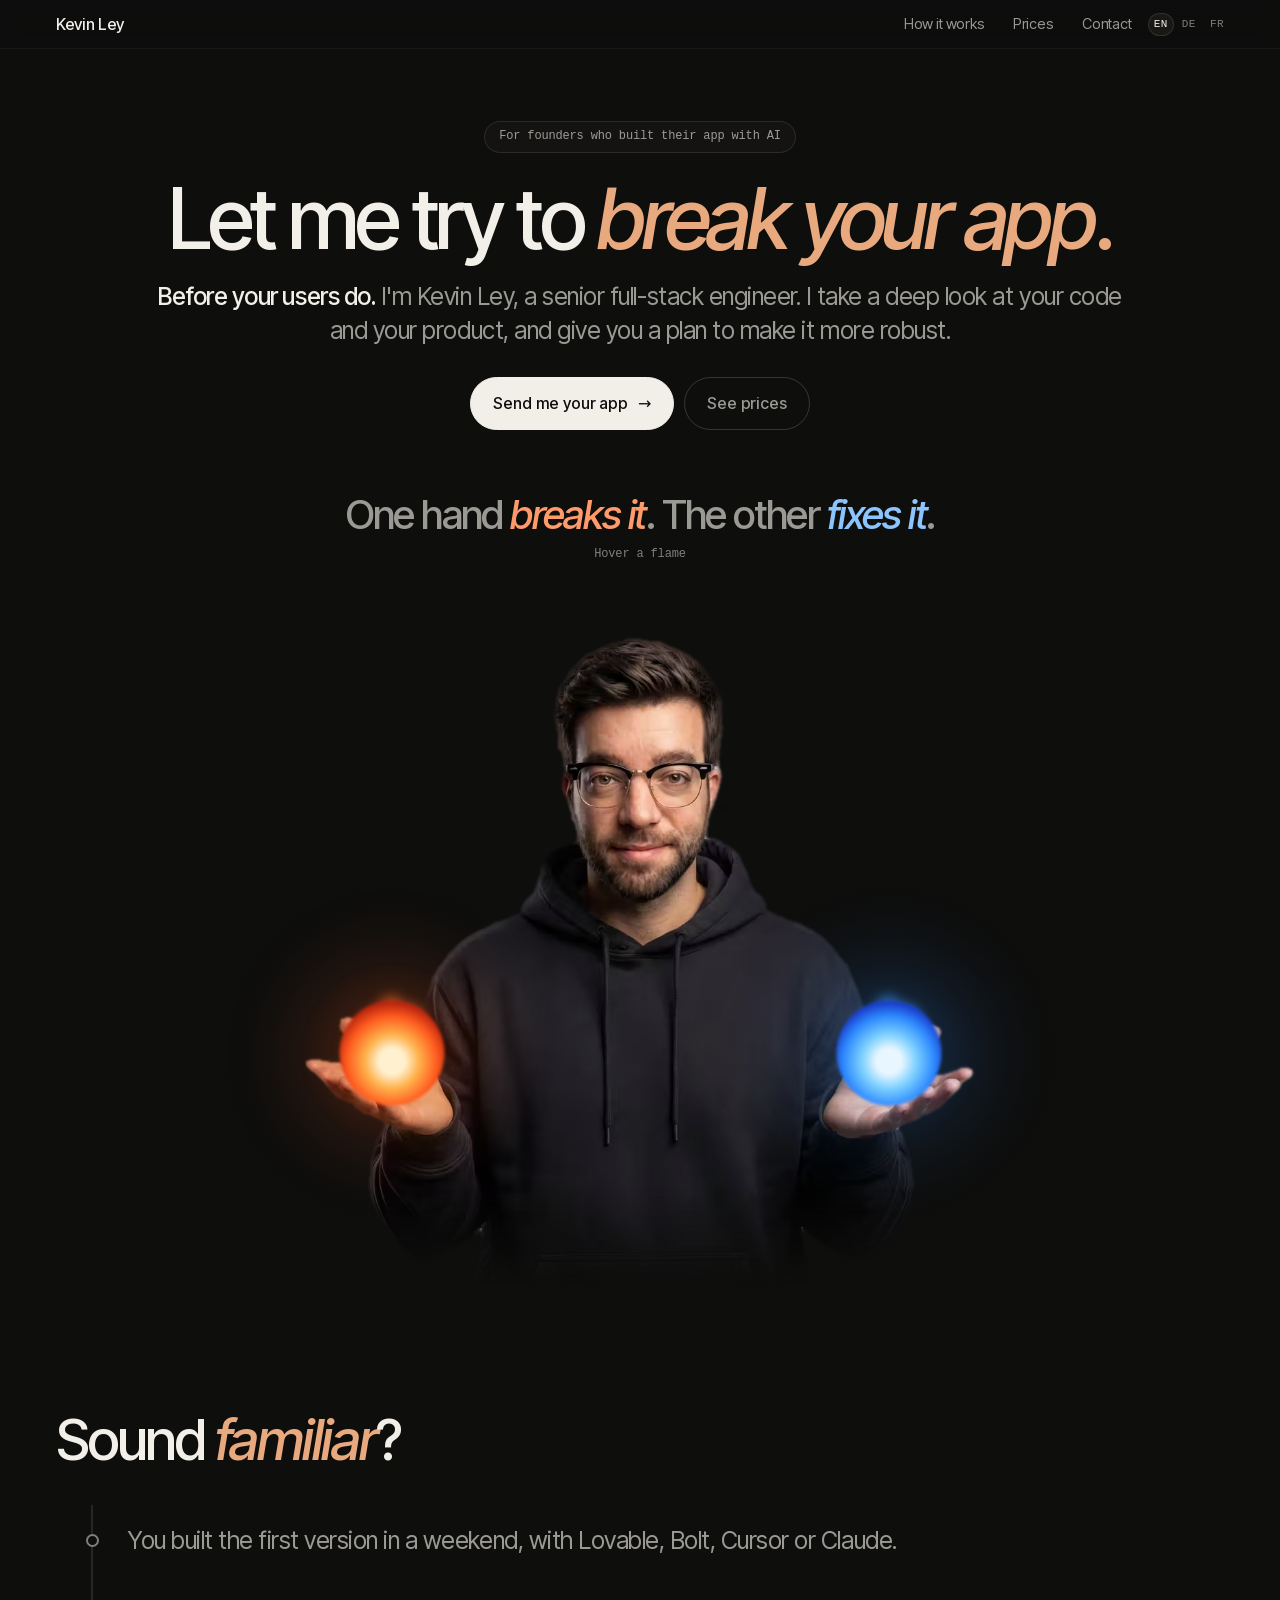
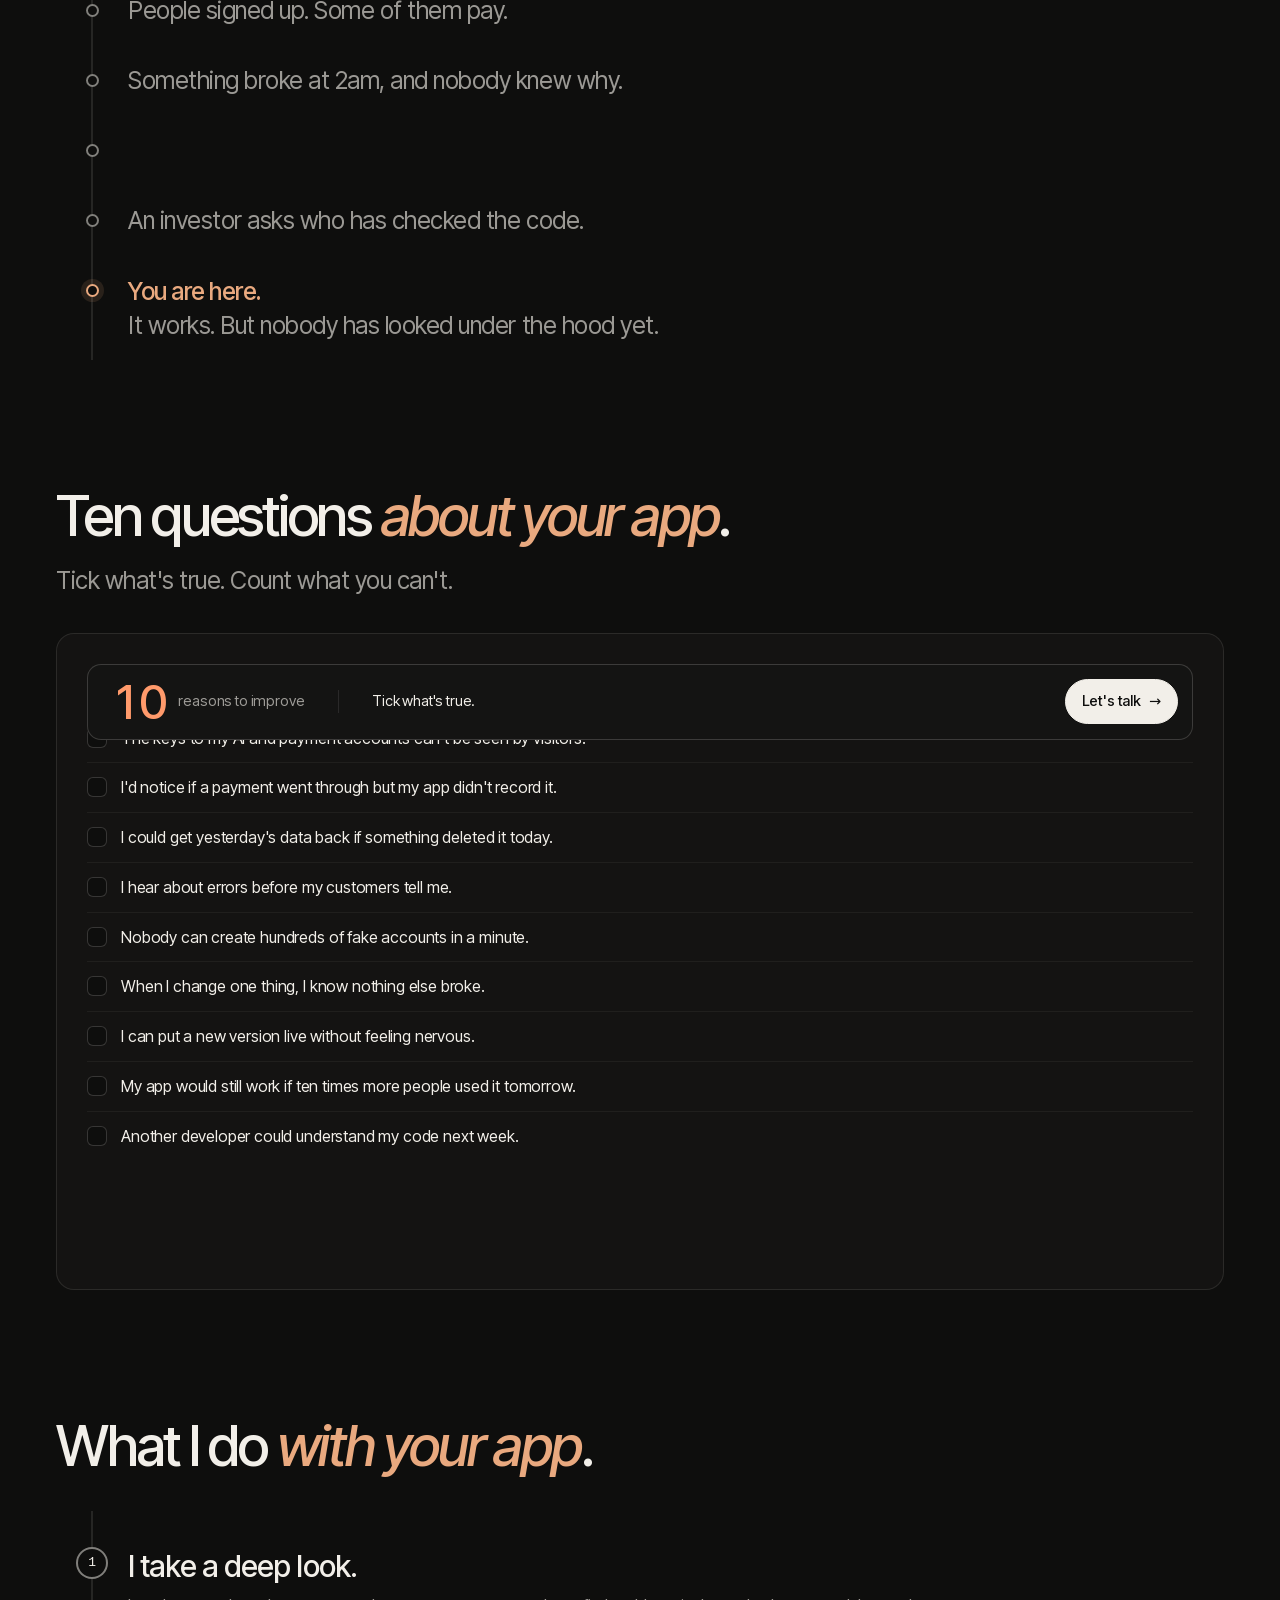
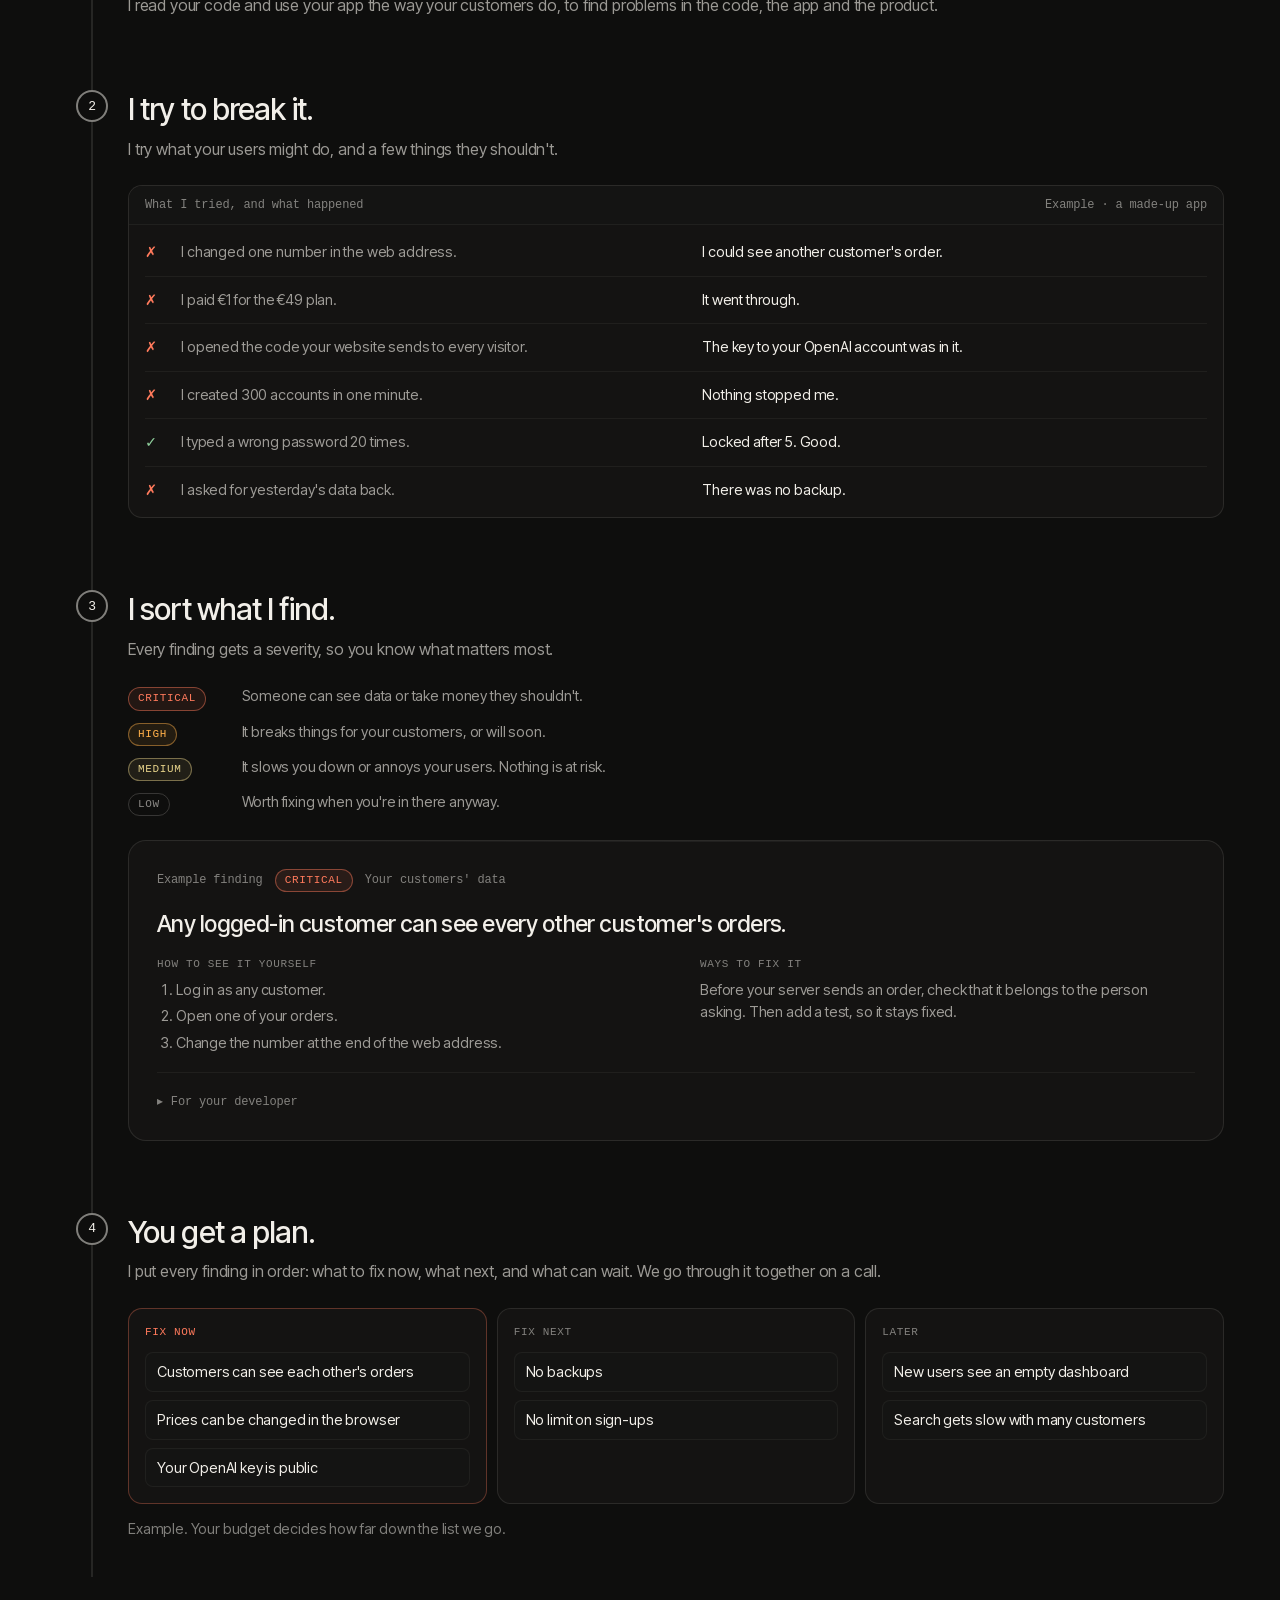
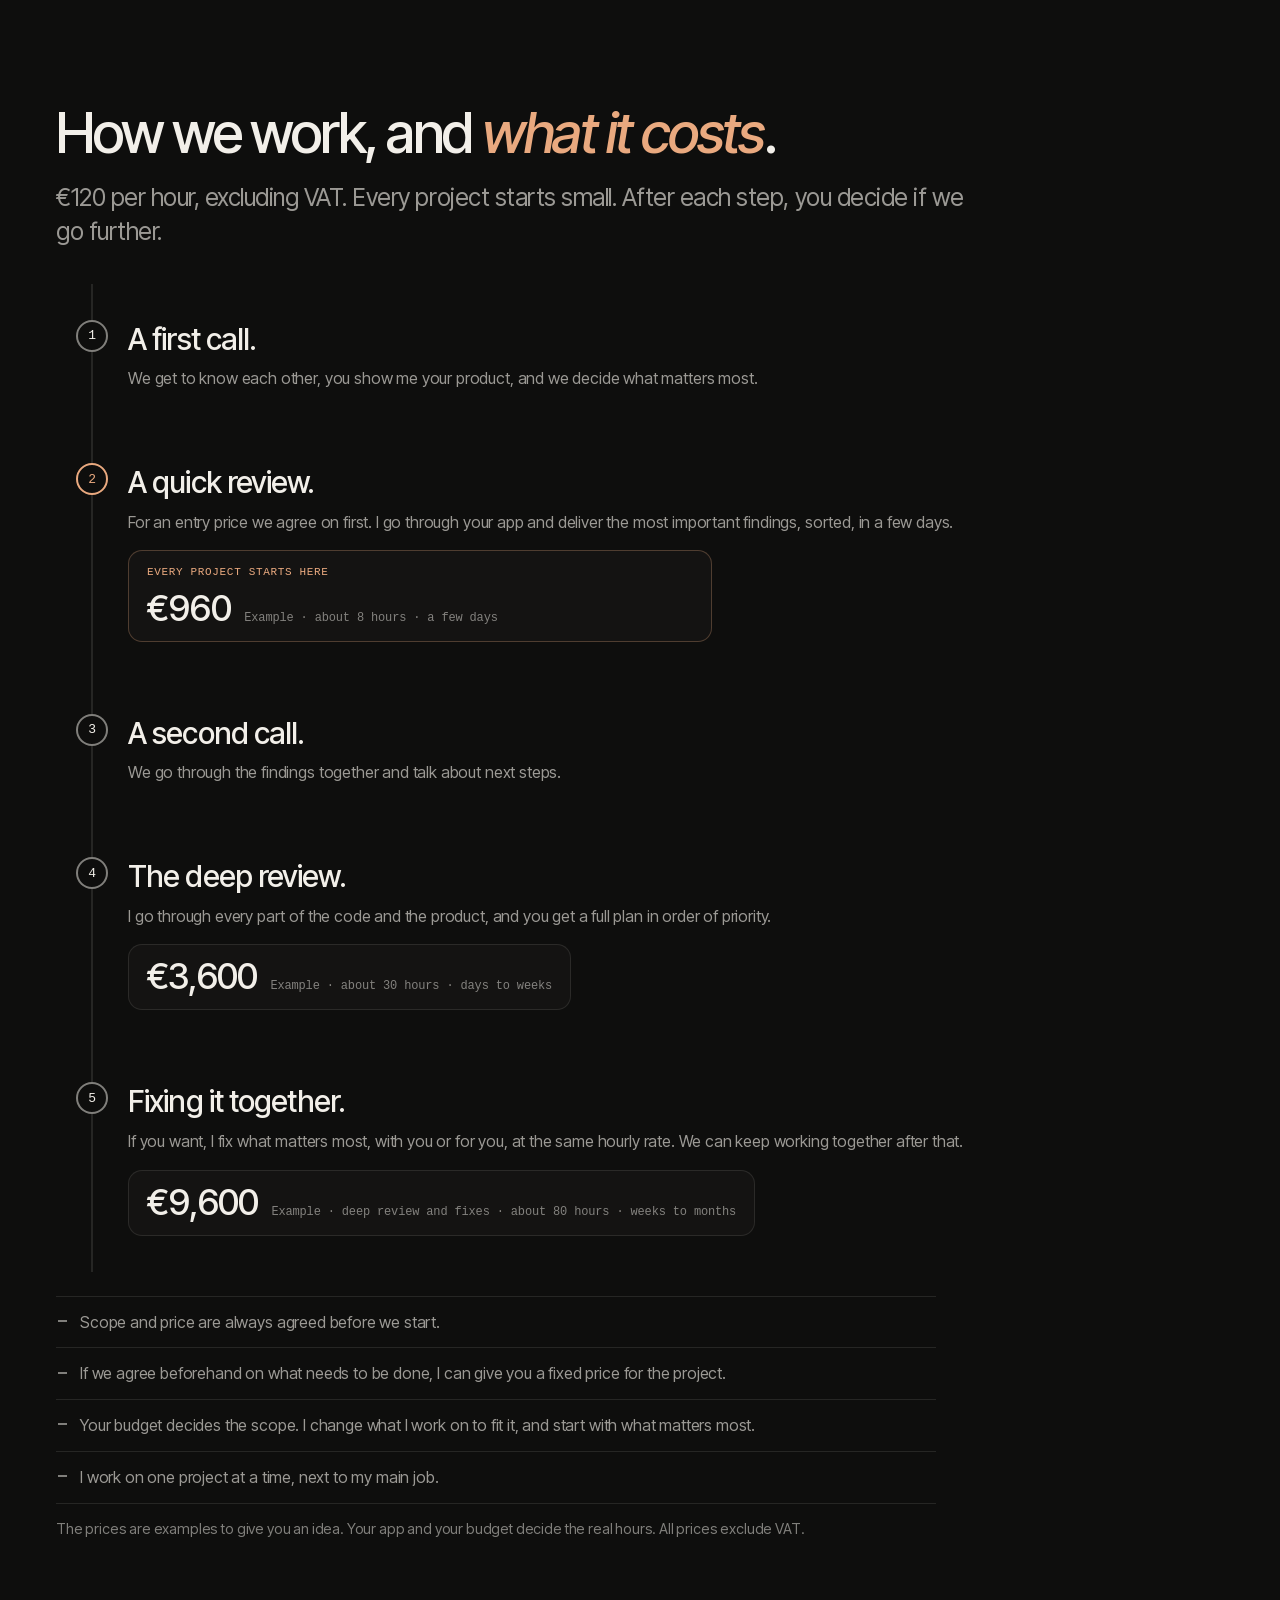
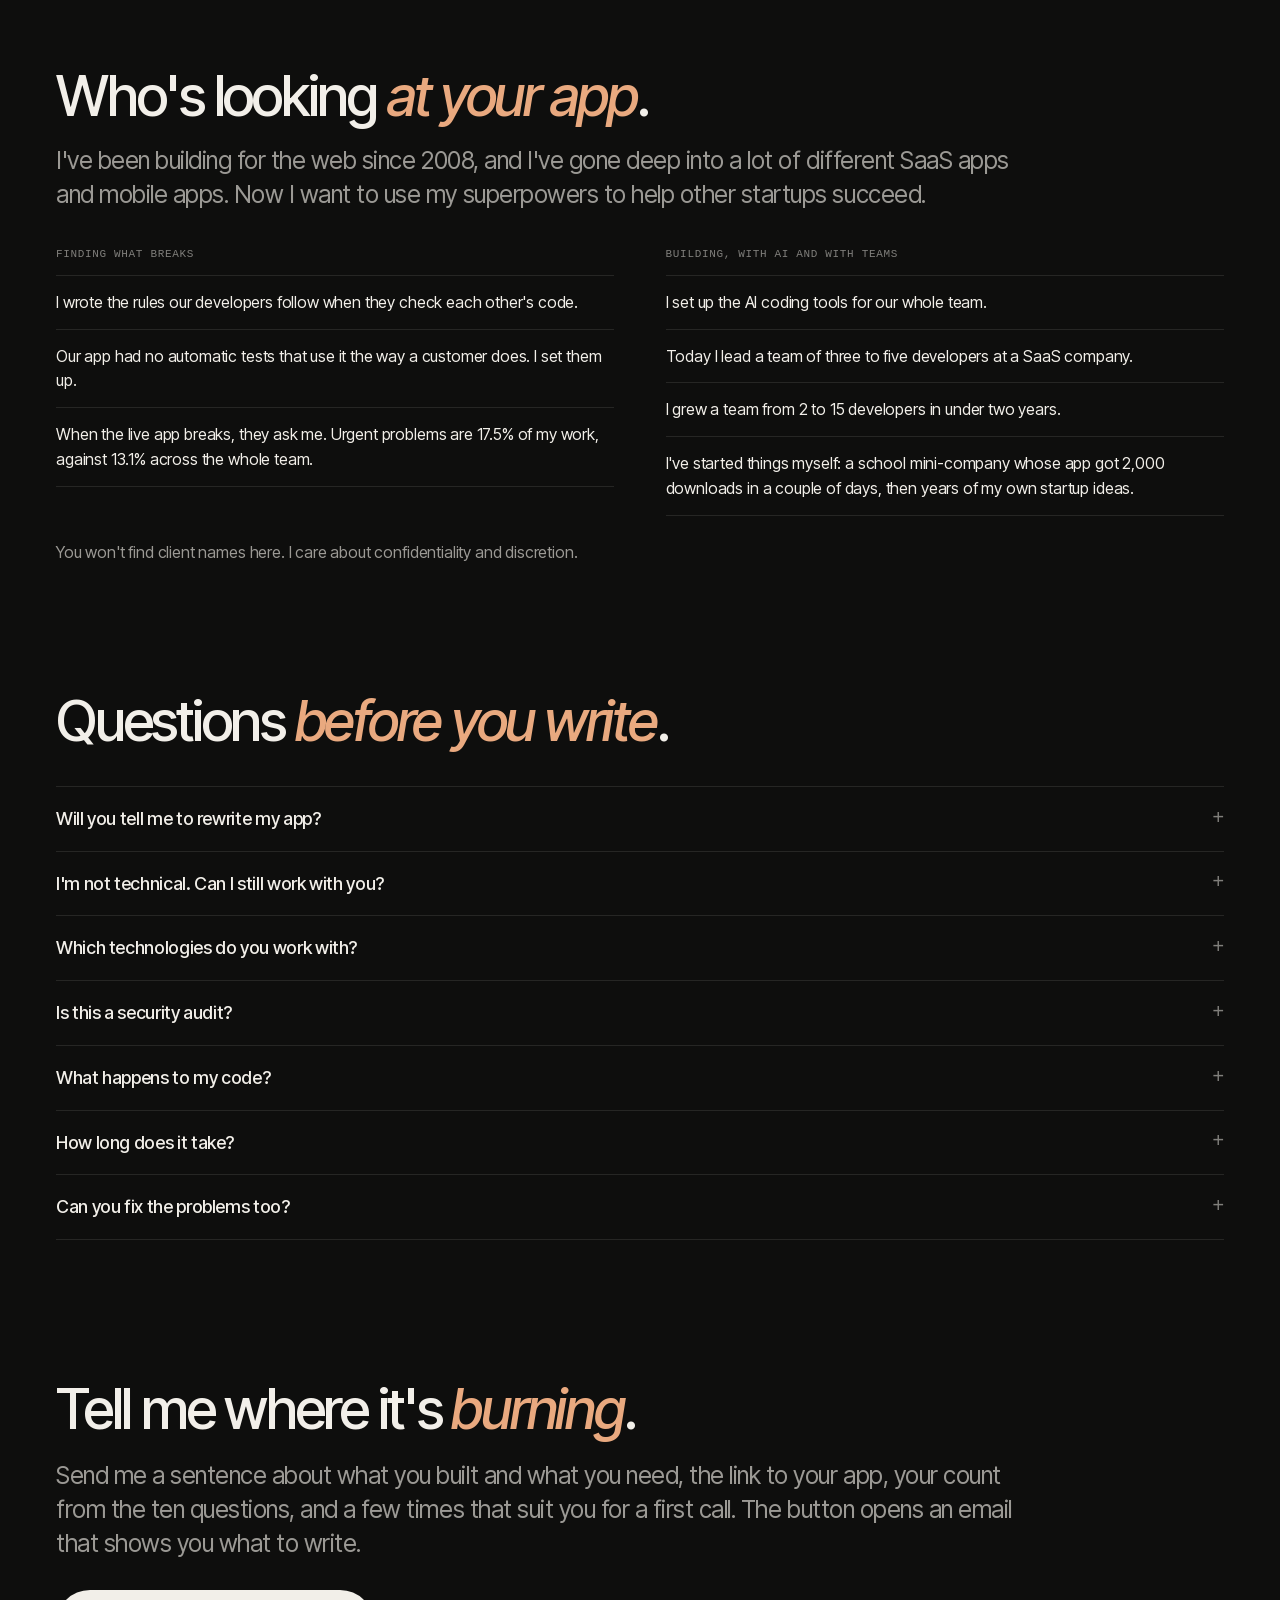
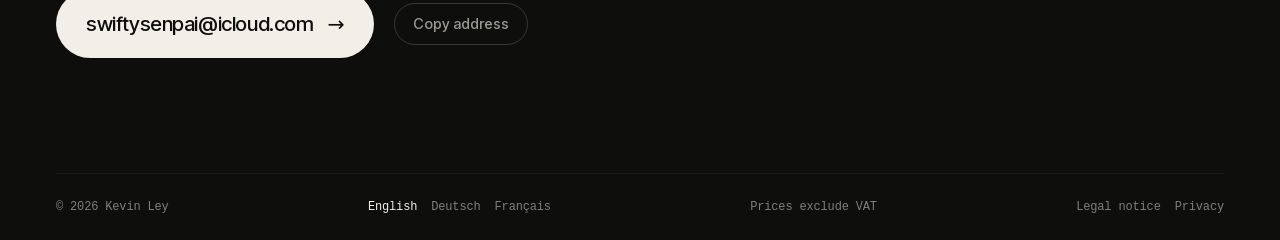
==== index.html @ 07f19017 "Hide easter eggs in the wall behind the burning cursor A blueprint grid replaces the dots. Eight bit" ====
<!doctype html>
<html lang="en">
<head>
<meta charset="utf-8">
<meta name="viewport" content="width=device-width, initial-scale=1, viewport-fit=cover">
<meta http-equiv="Content-Security-Policy" content="default-src 'none'; script-src 'self' 'sha256-qOhFsq0QMV2REqNwk5hGH5bZE9SkX6gt6yeyKdYPv+U='; style-src 'self' 'unsafe-inline'; img-src 'self' data:; font-src 'self'; connect-src 'self'; manifest-src 'self'; base-uri 'none'; form-action 'none'">
<meta name="referrer" content="strict-origin-when-cross-origin">
<title>App reviews for founders who built with AI | Kevin Ley</title>
<meta name="description" content="Built your app with AI? Senior full-stack engineer Kevin Ley takes a deep look at your code, tries to break your app and plans the fixes. €120/h excl. VAT.">
<link rel="canonical" href="https://kevinley.github.io/">
<link rel="alternate" hreflang="en" href="https://kevinley.github.io/">
<link rel="alternate" hreflang="de" href="https://kevinley.github.io/de/">
<link rel="alternate" hreflang="fr" href="https://kevinley.github.io/fr/">
<link rel="alternate" hreflang="x-default" href="https://kevinley.github.io/">
<meta name="robots" content="index, follow, max-image-preview:large">
<meta name="theme-color" content="#0e0e0d">
<meta name="color-scheme" content="dark">
<link rel="icon" href="favicon.ico" sizes="48x48">
<link rel="icon" href="favicon.svg" type="image/svg+xml">
<link rel="apple-touch-icon" href="apple-touch-icon.png">
<link rel="manifest" href="site.webmanifest">

<meta property="og:type" content="website">
<meta property="og:url" content="https://kevinley.github.io/">
<meta property="og:site_name" content="Kevin Ley">
<meta property="og:locale" content="en_US">
<meta property="og:locale:alternate" content="de_DE">
<meta property="og:locale:alternate" content="fr_FR">
<meta property="og:title" content="Let me try to break your app. App reviews for founders who built with AI">
<meta property="og:description" content="A deep look at your code and your product, every problem sorted by severity, and a plan to make your app more robust.">
<meta property="og:image" content="https://kevinley.github.io/og.jpg">
<meta property="og:image:type" content="image/jpeg">
<meta property="og:image:width" content="1200">
<meta property="og:image:height" content="630">
<meta property="og:image:alt" content="Kevin Ley holding two flames, one to break your app and one to fix it">
<meta name="twitter:card" content="summary_large_image">
<meta name="twitter:title" content="Let me try to break your app. App reviews for founders who built with AI">
<meta name="twitter:description" content="A deep look at your code and your product, every problem sorted by severity, and a plan to make your app more robust.">
<meta name="twitter:image" content="https://kevinley.github.io/og.jpg">
<meta name="twitter:image:alt" content="Kevin Ley holding two flames, one to break your app and one to fix it">

<link rel="preload" href="fonts/inter-tight.woff2" as="font" type="font/woff2" crossorigin>
<link rel="preload" href="fonts/inter-tight-italic.woff2" as="font" type="font/woff2" crossorigin>
<link rel="stylesheet" href="styles.css?v=7">

<script type="application/ld+json">
{
  "@context": "https://schema.org",
  "@graph": [
    {
      "@type": "WebSite",
      "@id": "https://kevinley.github.io/#website",
      "name": "Kevin Ley",
      "url": "https://kevinley.github.io/",
      "inLanguage": ["en", "de", "fr"],
      "publisher": { "@id": "https://kevinley.github.io/#person" }
    },
    {
      "@type": "Person",
      "@id": "https://kevinley.github.io/#person",
      "name": "Kevin Ley",
      "url": "https://kevinley.github.io/",
      "jobTitle": "Senior full-stack engineer",
      "image": "https://kevinley.github.io/assets/kevin-1024.jpg",
      "address": { "@type": "PostalAddress", "addressCountry": "LU" },
      "vatID": "LU34713030",
      "knowsAbout": ["Code review", "Automated testing", "End-to-end testing", "JavaScript", "TypeScript", "SaaS applications", "Mobile apps", "AI coding tools", "Leading development teams"],
      "email": "mailto:swiftysenpai@icloud.com",
      "sameAs": ["https://www.linkedin.com/in/kevinley/", "https://github.com/kevinley"]
    },
    {
      "@type": "Service",
      "@id": "https://kevinley.github.io/#service",
      "name": "App reviews for founders who built with AI",
      "serviceType": "Code and product review",
      "url": "https://kevinley.github.io/",
      "inLanguage": "en",
      "provider": { "@id": "https://kevinley.github.io/#person" },
      "description": "Kevin Ley reviews apps that founders built with AI tools such as Lovable, Bolt, Cursor or Claude. He takes a deep look at the code and the product, tries to break the app, sorts every finding by severity, and delivers a plan in order of priority. Each finding shows the problem, the steps to reproduce it and ways to fix it. He can also fix the findings with the founder or for them. It is not a certified security test, but security findings are included.",
      "hasOfferCatalog": {
        "@type": "OfferCatalog",
        "name": "App reviews",
        "itemListElement": [
          {
            "@type": "Offer",
            "itemOffered": {
              "@type": "Service",
              "name": "Quick review",
              "description": "An entry-price review: the most important findings, sorted by severity, in a few days."
            }
          },
          {
            "@type": "Offer",
            "itemOffered": {
              "@type": "Service",
              "name": "Deep review",
              "description": "A review of every part of the code and the product, with a full plan in order of priority."
            }
          },
          {
            "@type": "Offer",
            "itemOffered": {
              "@type": "Service",
              "name": "Fixes",
              "description": "Fixing what matters most, with the founder or for them, at €120 per hour excluding VAT."
            }
          }
        ]
      },
      "offers": {
        "@type": "Offer",
        "priceSpecification": { "@type": "UnitPriceSpecification", "price": 120, "priceCurrency": "EUR", "unitCode": "HUR", "valueAddedTaxIncluded": false }
      }
    },
    {
      "@type": "FAQPage",
      "@id": "https://kevinley.github.io/#faq",
      "mainEntity": [
        { "@type": "Question", "name": "Will you tell me to rewrite my app?", "acceptedAnswer": { "@type": "Answer", "text": "It depends. If the findings are really bad, near impossible to untangle and too risky for production, then yes. In that case Kevin Ley plans the rebuild with you: how to set up your AI tools and the way you work with them, so the new version is robust from the start." } },
        { "@type": "Question", "name": "I'm not technical. Can I still work with you?", "acceptedAnswer": { "@type": "Answer", "text": "Yes. Every finding says what is wrong and why it matters in plain words, with steps you can follow to see it yourself. The technical details are there for whoever fixes it." } },
        { "@type": "Question", "name": "Which technologies do you work with?", "acceptedAnswer": { "@type": "Answer", "text": "Any stack, as long as it is JavaScript or TypeScript." } },
        { "@type": "Question", "name": "Is this a security audit?", "acceptedAnswer": { "@type": "Answer", "text": "No, it is not a certified security test. But security problems found during the review are included in the report." } },
        { "@type": "Question", "name": "What happens to my code?", "acceptedAnswer": { "@type": "Answer", "text": "Kevin Ley signs an NDA if you want one. When the work is done, everything that is yours is handed over to you." } },
        { "@type": "Question", "name": "How long does it take?", "acceptedAnswer": { "@type": "Answer", "text": "A quick review takes a few days. A deep review takes days to weeks. Fixing things and working together can run for weeks or months." } },
        { "@type": "Question", "name": "Can you fix the problems too?", "acceptedAnswer": { "@type": "Answer", "text": "Yes, with you or for you, at the same rate of 120 euros per hour, excluding VAT." } }
      ]
    }
  ]
}
</script>
<script>document.documentElement.classList.add("js")</script>
<script src="script.js?v=2" defer></script>
<script src="fire.js?v=3" defer></script>
</head>
<body>
<a class="skip" href="#familiar">Skip to the content</a>

<!-- ======================= Bar ======================= -->
<header class="bar">
  <div class="wrap bar__inner">
    <a class="bar__brand" href="#top">Kevin Ley</a>
    <nav class="bar__nav" aria-label="Sections">
      <a class="bar__link bar__link--wide" href="#how">How it works</a>
      <a class="bar__link" href="#prices">Prices</a>
      <a class="bar__link" href="#contact">Contact</a>
    </nav>
    <nav class="bar__lang" aria-label="Language">
      <a href="./" hreflang="en" lang="en" aria-current="page" title="English">EN</a>
      <a href="de/" hreflang="de" lang="de" title="Deutsch">DE</a>
      <a href="fr/" hreflang="fr" lang="fr" title="Français">FR</a>
    </nav>
  </div>
</header>

<main>
<!-- ======================= Hero ======================= -->
<section class="hero" id="top" aria-labelledby="hero-title">
  <div class="wrap hero__grid">
    <div class="hero__copy">
      <p class="hero__eyebrow">For founders who built their app with AI</p>
      <h1 class="hero__title" id="hero-title">Let me try to <em>break your app</em><span class="hero__period">.</span></h1>
      <p class="hero__lede"><strong>Before your users do.</strong> I'm Kevin Ley, a senior full-stack engineer. I take a deep look at your code and your product, and give you a plan to make it more robust.</p>
      <p class="hero__cta">
        <a class="btn" href="mailto:swiftysenpai@icloud.com?subject=App%20review" data-mail>Send me your app<span class="btn__arrow" aria-hidden="true">→</span></a>
        <a class="btn btn--ghost" href="#prices">See prices</a>
      </p>
    </div>

    <div class="hero__caption">
      <p class="hero__tagline">One hand <em class="hero__break">breaks it</em>. The other <em class="hero__fix">fixes it</em>.</p>
      <p class="hero__hint" aria-hidden="true" data-touch="Tap a flame">Hover a flame</p>
    </div>

    <div class="stage" data-stage>
      <picture class="portrait">
        <source type="image/avif" srcset="assets/kevin-640.avif 640w, assets/kevin-1024.avif 1024w" sizes="(min-width: 1207px) 700px, (min-width: 552px) 58vw, 320px">
        <img class="portrait__img" src="assets/kevin-1024.jpg" srcset="assets/kevin-640.jpg 640w, assets/kevin-1024.jpg 1024w" sizes="(min-width: 1207px) 700px, (min-width: 552px) 58vw, 320px" width="1024" height="1024" alt="Kevin Ley in a black hoodie, both palms raised" fetchpriority="high">
      </picture>

      <div class="flame flame--fire">
        <button class="orb" type="button" aria-controls="skills-break">
          <span class="orb__fire" aria-hidden="true"><i></i><i></i><i></i><b></b></span>
          <span class="sr">Break</span>
        </button>
        <ul class="skills" id="skills-break" aria-label="What Kevin Ley tries to break">
          <li class="skill" style="--i:0;--dx:-.2;--dy:-.95;--r:-4deg">Logins &amp; accounts</li>
          <li class="skill" style="--i:1;--dx:-.75;--dy:-1.5;--r:3deg">Who can see what</li>
          <li class="skill" style="--i:2;--dx:.1;--dy:-2.05;--r:-2deg">Payments</li>
          <li class="skill" style="--i:3;--dx:-.5;--dy:-2.6;--r:4deg">Your customers' data</li>
          <li class="skill" style="--i:4;--dx:-.15;--dy:-3.15;--r:-3deg">Unexpected input</li>
          <li class="skill" style="--i:5;--dx:-.6;--dy:-3.7;--r:2deg">Many users at once</li>
        </ul>
      </div>

      <div class="flame flame--ice">
        <button class="orb" type="button" aria-controls="skills-fix">
          <span class="orb__fire" aria-hidden="true"><i></i><i></i><i></i><b></b></span>
          <span class="sr">Fix</span>
        </button>
        <ul class="skills" id="skills-fix" aria-label="What Kevin Ley gives you to fix it">
          <li class="skill" style="--i:0;--dx:.15;--dy:-.95;--r:4deg">What to fix first</li>
          <li class="skill" style="--i:1;--dx:.37;--dy:-1.5;--r:-3deg">Steps to see it yourself</li>
          <li class="skill" style="--i:2;--dx:.8;--dy:-2.05;--r:-2deg">Ways to fix it</li>
          <li class="skill" style="--i:3;--dx:.25;--dy:-2.6;--r:4deg">Fixing it with you</li>
          <li class="skill" style="--i:4;--dx:.42;--dy:-3.15;--r:-4deg">Tests so it stays fixed</li>
          <li class="skill" style="--i:5;--dx:.75;--dy:-3.7;--r:2deg">Safer updates</li>
        </ul>
      </div>
    </div>
  </div>
</section>

<!-- ======================= Sound familiar ======================= -->
<section class="section" id="familiar" aria-labelledby="familiar-title">
  <div class="wrap">
    <h2 class="section__title" id="familiar-title" data-reveal>Sound <em>familiar</em>?</h2>
    <ol class="steps steps--moments" data-rail>
      <li class="step"><span class="step__dot" aria-hidden="true"></span><p class="step__text" data-reveal>You built the first version in a weekend, with Lovable, Bolt, Cursor or Claude.</p></li>
      <li class="step"><span class="step__dot" aria-hidden="true"></span><p class="step__text" data-reveal>People signed up. Some of them pay.</p></li>
      <li class="step"><span class="step__dot" aria-hidden="true"></span><p class="step__text" data-reveal>Something broke at 2am, and nobody knew why.</p></li>
      <li class="step"><span class="step__dot" aria-hidden="true"></span><p class="step__text" data-reveal>Every change you ask the AI for breaks something else.</p></li>
      <li class="step"><span class="step__dot" aria-hidden="true"></span><p class="step__text" data-reveal>An investor asks who has checked the code.</p></li>
      <li class="step step--here"><span class="step__dot" aria-hidden="true"></span><p class="step__text" data-reveal><strong>You are here.</strong> It works. But nobody has looked under the hood yet.</p></li>
    </ol>
  </div>
</section>

<!-- ======================= Self-check: the count is pure CSS, the script adds the rest ======================= -->
<section class="section" id="check" aria-labelledby="check-title">
  <div class="wrap">
    <h2 class="section__title" id="check-title" data-reveal>Ten questions <em>about your app</em>.</h2>
    <p class="section__lede" data-reveal>Tick what's true. Count what you can't.</p>
    <div class="check" data-check data-reveal>
      <ul class="check__list">
        <li><input type="checkbox" id="q1"><label for="q1">I know who can see my customers' data.</label></li>
        <li><input type="checkbox" id="q2"><label for="q2">The keys to my AI and payment accounts can't be seen by visitors.</label></li>
        <li><input type="checkbox" id="q3"><label for="q3">I'd notice if a payment went through but my app didn't record it.</label></li>
        <li><input type="checkbox" id="q4"><label for="q4">I could get yesterday's data back if something deleted it today.</label></li>
        <li><input type="checkbox" id="q5"><label for="q5">I hear about errors before my customers tell me.</label></li>
        <li><input type="checkbox" id="q6"><label for="q6">Nobody can create hundreds of fake accounts in a minute.</label></li>
        <li><input type="checkbox" id="q7"><label for="q7">When I change one thing, I know nothing else broke.</label></li>
        <li><input type="checkbox" id="q8"><label for="q8">I can put a new version live without feeling nervous.</label></li>
        <li><input type="checkbox" id="q9"><label for="q9">My app would still work if ten times more people used it tomorrow.</label></li>
        <li><input type="checkbox" id="q10"><label for="q10">Another developer could understand my code next week.</label></li>
      </ul>
      <div class="check__out">
        <div class="check__bar">
          <p class="check__count" role="status"><span class="check__n"></span> <span class="check__label" data-one="reason to improve" data-many="reasons to improve">reasons to improve</span></p>
          <a class="btn btn--small" href="mailto:swiftysenpai@icloud.com?subject=App%20review" data-mail>Let's talk<span class="btn__arrow" aria-hidden="true">→</span></a>
        </div>
        <ul class="check__key" aria-live="polite">
          <li data-band="none">Tick what's true.</li>
          <li data-band="0"><b>0 – 2</b>You're in good shape. A quick review can confirm it.</li>
          <li data-band="1"><b>3 – 5</b>Worth a quick review before your next launch.</li>
          <li data-band="2"><b>6 – 10</b>Let's talk soon.</li>
        </ul>
      </div>
    </div>
  </div>
</section>

<!-- ======================= What I do ======================= -->
<section class="section" id="how" aria-labelledby="how-title">
  <div class="wrap">
    <h2 class="section__title" id="how-title" data-reveal>What I do <em>with your app</em>.</h2>
    <ol class="steps" data-rail>

      <li class="step">
        <span class="step__node" aria-hidden="true">1</span>
        <div class="step__main" data-reveal>
          <h3 class="step__title">I take a deep look.</h3>
          <p class="step__body">I read your code and use your app the way your customers do, to find problems in the code, the app and the product.</p>
        </div>
      </li>

      <li class="step">
        <span class="step__node" aria-hidden="true">2</span>
        <div class="step__main" data-reveal>
          <h3 class="step__title">I try to break it.</h3>
          <p class="step__body">I try what your users might do, and a few things they shouldn't.</p>
          <figure class="panel">
            <figcaption class="panel__bar"><span>What I tried, and what happened</span><span>Example · a made-up app</span></figcaption>
            <ul class="tried">
              <li><span class="tried__mark" aria-hidden="true">✗</span><span class="tried__try">I changed one number in the web address.</span><span class="tried__got">I could see another customer's order.</span></li>
              <li><span class="tried__mark" aria-hidden="true">✗</span><span class="tried__try">I paid €1 for the €49 plan.</span><span class="tried__got">It went through.</span></li>
              <li><span class="tried__mark" aria-hidden="true">✗</span><span class="tried__try">I opened the code your website sends to every visitor.</span><span class="tried__got">The key to your OpenAI account was in it.</span></li>
              <li><span class="tried__mark" aria-hidden="true">✗</span><span class="tried__try">I created 300 accounts in one minute.</span><span class="tried__got">Nothing stopped me.</span></li>
              <li class="is-ok"><span class="tried__mark" aria-hidden="true">✓</span><span class="tried__try">I typed a wrong password 20 times.</span><span class="tried__got">Locked after 5. Good.</span></li>
              <li><span class="tried__mark" aria-hidden="true">✗</span><span class="tried__try">I asked for yesterday's data back.</span><span class="tried__got">There was no backup.</span></li>
            </ul>
          </figure>
        </div>
      </li>

      <li class="step">
        <span class="step__node" aria-hidden="true">3</span>
        <div class="step__main" data-reveal>
          <h3 class="step__title">I sort what I find.</h3>
          <p class="step__body">Every finding gets a severity, so you know what matters most.</p>
          <ul class="sevs" aria-label="Severity levels">
            <li><span class="sev sev--crit">Critical</span>Someone can see data or take money they shouldn't.</li>
            <li><span class="sev sev--high">High</span>It breaks things for your customers, or will soon.</li>
            <li><span class="sev sev--med">Medium</span>It slows you down or annoys your users. Nothing is at risk.</li>
            <li><span class="sev sev--low">Low</span>Worth fixing when you're in there anyway.</li>
          </ul>
          <article class="finding" aria-label="Example finding">
            <p class="finding__meta"><span>Example finding</span><span class="sev sev--crit">Critical</span><span>Your customers' data</span></p>
            <h4 class="finding__title">Any logged-in customer can see every other customer's orders.</h4>
            <div class="finding__parts">
              <div>
                <p class="finding__label">How to see it yourself</p>
                <ol class="finding__steps">
                  <li>Log in as any customer.</li>
                  <li>Open one of your orders.</li>
                  <li>Change the number at the end of the web address.</li>
                </ol>
              </div>
              <div>
                <p class="finding__label">Ways to fix it</p>
                <p class="finding__text">Before your server sends an order, check that it belongs to the person asking. Then add a test, so it stays fixed.</p>
              </div>
            </div>
            <details class="finding__dev">
              <summary>For your developer</summary>
              <p>The order endpoint returns any order by its ID without checking who owns it. Add the ownership check in the handler, or a row-level security policy if you use Supabase, and cover it with an end-to-end test.</p>
            </details>
          </article>
        </div>
      </li>

      <li class="step">
        <span class="step__node" aria-hidden="true">4</span>
        <div class="step__main" data-reveal>
          <h3 class="step__title">You get a plan.</h3>
          <p class="step__body">I put every finding in order: what to fix now, what next, and what can wait. We go through it together on a call.</p>
          <div class="plan" aria-label="Example plan">
            <div class="plan__col plan__col--now">
              <h4 class="plan__head">Fix now</h4>
              <ul><li>Customers can see each other's orders</li><li>Prices can be changed in the browser</li><li>Your OpenAI key is public</li></ul>
            </div>
            <div class="plan__col">
              <h4 class="plan__head">Fix next</h4>
              <ul><li>No backups</li><li>No limit on sign-ups</li></ul>
            </div>
            <div class="plan__col">
              <h4 class="plan__head">Later</h4>
              <ul><li>New users see an empty dashboard</li><li>Search gets slow with many customers</li></ul>
            </div>
          </div>
          <p class="note">Example. Your budget decides how far down the list we go.</p>
        </div>
      </li>
    </ol>
  </div>
</section>

<!-- ======================= How we work, and what it costs ======================= -->
<section class="section" id="prices" aria-labelledby="prices-title">
  <div class="wrap">
    <h2 class="section__title" id="prices-title" data-reveal>How we work, and <em>what it costs</em>.</h2>
    <p class="section__lede" data-reveal>€120 per hour, excluding VAT. Every project starts small. After each step, you decide if we go further.</p>
    <ol class="steps" data-rail>
      <li class="step">
        <span class="step__node" aria-hidden="true">1</span>
        <div class="step__main" data-reveal>
          <h3 class="step__title">A first call.</h3>
          <p class="step__body">We get to know each other, you show me your product, and we decide what matters most.</p>
        </div>
      </li>
      <li class="step step--start">
        <span class="step__node" aria-hidden="true">2</span>
        <div class="step__main" data-reveal>
          <h3 class="step__title">A quick review.</h3>
          <p class="step__body">For an entry price we agree on first. I go through your app and deliver the most important findings, sorted, in a few days.</p>
          <p class="price"><span class="price__tag">Every project starts here</span><span class="price__sum">€960</span><span class="price__meta">Example · about 8 hours · a few days</span></p>
        </div>
      </li>
      <li class="step">
        <span class="step__node" aria-hidden="true">3</span>
        <div class="step__main" data-reveal>
          <h3 class="step__title">A second call.</h3>
          <p class="step__body">We go through the findings together and talk about next steps.</p>
        </div>
      </li>
      <li class="step">
        <span class="step__node" aria-hidden="true">4</span>
        <div class="step__main" data-reveal>
          <h3 class="step__title">The deep review.</h3>
          <p class="step__body">I go through every part of the code and the product, and you get a full plan in order of priority.</p>
          <p class="price"><span class="price__sum">€3,600</span><span class="price__meta">Example · about 30 hours · days to weeks</span></p>
        </div>
      </li>
      <li class="step">
        <span class="step__node" aria-hidden="true">5</span>
        <div class="step__main" data-reveal>
          <h3 class="step__title">Fixing it together.</h3>
          <p class="step__body">If you want, I fix what matters most, with you or for you, at the same hourly rate. We can keep working together after that.</p>
          <p class="price"><span class="price__sum">€9,600</span><span class="price__meta">Example · deep review and fixes · about 80 hours · weeks to months</span></p>
        </div>
      </li>
    </ol>
    <ul class="facts" data-reveal>
      <li>Scope and price are always agreed before we start.</li>
      <li>If we agree beforehand on what needs to be done, I can give you a fixed price for the project.</li>
      <li>Your budget decides the scope. I change what I work on to fit it, and start with what matters most.</li>
      <li>I work on one project at a time, next to my main job.</li>
    </ul>
    <p class="note" data-reveal>The prices are examples to give you an idea. Your app and your budget decide the real hours. All prices exclude VAT.</p>
  </div>
</section>

<!-- ======================= Who's looking at your app ======================= -->
<section class="section" id="why" aria-labelledby="why-title">
  <div class="wrap">
    <h2 class="section__title" id="why-title" data-reveal>Who's looking <em>at your app</em>.</h2>
    <p class="section__lede" data-reveal>I've been building for the web since 2008, and I've gone deep into a lot of different SaaS apps and mobile apps. Now I want to use my superpowers to help other startups succeed.</p>
    <div class="proof" data-reveal>
      <div class="proof__group">
        <h3 class="proof__head">Finding what breaks</h3>
        <ul class="proof__list">
          <li>I wrote the rules our developers follow when they check each other's code.</li>
          <li>Our app had no automatic tests that use it the way a customer does. I set them up.</li>
          <li>When the live app breaks, they ask me. Urgent problems are 17.5% of my work, against 13.1% across the whole team.</li>
        </ul>
      </div>
      <div class="proof__group">
        <h3 class="proof__head">Building, with AI and with teams</h3>
        <ul class="proof__list">
          <li>I set up the AI coding tools for our whole team.</li>
          <li>Today I lead a team of three to five developers at a SaaS company.</li>
          <li>I grew a team from 2 to 15 developers in under two years.</li>
          <li>I've started things myself: a school mini-company whose app got 2,000 downloads in a couple of days, then years of my own startup ideas.</li>
        </ul>
      </div>
    </div>
    <!-- TODO: add a real quote from someone who has worked with Kevin, then remove this comment:
    <blockquote class="quote" data-reveal>
      <p>Quote.</p>
      <footer>Name, role</footer>
    </blockquote>
    -->
    <p class="why__note" data-reveal>You won't find client names here. I care about confidentiality and discretion.</p>
  </div>
</section>

<!-- ======================= Questions ======================= -->
<section class="section" id="questions" aria-labelledby="questions-title">
  <div class="wrap">
    <h2 class="section__title" id="questions-title" data-reveal>Questions <em>before you write</em>.</h2>
    <div class="faq" data-reveal>
      <details>
        <summary>Will you tell me to rewrite my app?</summary>
        <p>It depends. If the findings are really bad, near impossible to untangle and too risky for production, then yes. In that case I plan the rebuild with you: how to set up your AI tools and the way you work with them, so the new version is robust from the start.</p>
      </details>
      <details>
        <summary>I'm not technical. Can I still work with you?</summary>
        <p>Yes. Every finding says what's wrong and why it matters in plain words, with steps you can follow to see it yourself. The technical details are there for whoever fixes it.</p>
      </details>
      <details>
        <summary>Which technologies do you work with?</summary>
        <p>Any stack, as long as it's JavaScript or TypeScript.</p>
      </details>
      <details>
        <summary>Is this a security audit?</summary>
        <p>No, it's not a certified security test. But if I find security problems, they're in the report.</p>
      </details>
      <details>
        <summary>What happens to my code?</summary>
        <p>I'll sign an NDA if you want one. When we're done, everything that's yours is handed over to you.</p>
      </details>
      <details>
        <summary>How long does it take?</summary>
        <p>A quick review takes a few days. A deep review takes days to weeks. Fixing things and working together can run for weeks or months.</p>
      </details>
      <details>
        <summary>Can you fix the problems too?</summary>
        <p>Yes, with you or for you, at the same rate of €120 per hour, excluding VAT.</p>
      </details>
    </div>
  </div>
</section>

<!-- ======================= Contact ======================= -->
<section class="contact" id="contact" aria-labelledby="contact-title">
  <div class="wrap">
    <h2 class="contact__title" id="contact-title" data-reveal>Tell me where it's <em>burning</em>.</h2>
    <p class="contact__body" data-reveal>Send me a sentence about what you built and what you need, the link to your app, your count from the ten questions, and a few times that suit you for a first call. The button opens an email that shows you what to write.</p>
    <!-- The email draft every mail button opens. The script puts the self-check
         count where {count} is; data-nocount is used before anyone has ticked.
         The script's other words live in data-* attributes too (subject, count,
         list here; data-one/many on the self-check label; data-done on the copy
         button; data-touch on the flame hint), so each language page sets its own.
         Square brackets are prompts for the sender, not finished text. -->
    <template id="mail-draft" data-subject="App review" data-count="{n} of 10 left unticked" data-list="The ones I couldn't tick:" data-nocount="[Your count, if you did the ten questions on the page.]">Hi Kevin,

What I built and what I need:
[One sentence. For example: "A booking tool for yoga studios. Customers pay in the app, and I want to know it's safe before we launch."]

Link to my app: [link]
Built with: [for example Lovable, Bolt, Cursor or Claude]

My count from the ten questions:
{count}

Times that work for a first call:
[Two or three dates and times, with your time zone. For example: Tuesday 18:00 or Thursday 12:30 CET.]

[Your name]</template>
    <p class="contact__actions" data-reveal>
      <a class="mail" href="mailto:swiftysenpai@icloud.com?subject=App%20review" data-mail>swiftysenpai@icloud.com<span class="mail__arrow" aria-hidden="true">→</span></a>
      <button class="contact__copy" type="button" data-copy data-done="Copied" hidden>Copy address</button>
      <!-- TODO: add the booking link once it exists:
      <a class="contact__alt" href="https://cal.com/your-name" rel="noopener" target="_blank">Or book a first call</a>
      -->
    </p>
  </div>
</section>
</main>

<!-- ======================= Footer ======================= -->
<footer class="foot">
  <div class="wrap">
    <div class="foot__inner">
      <span>© 2026 Kevin Ley</span>
      <nav class="foot__lang" aria-label="Language"><a href="./" hreflang="en" lang="en" aria-current="page">English</a> <a href="de/" hreflang="de" lang="de">Deutsch</a> <a href="fr/" hreflang="fr" lang="fr">Français</a></nav>
      <span>Prices exclude VAT</span>
      <nav class="foot__nav" aria-label="Legal"><a href="/legal/">Legal notice</a> <a href="/privacy/">Privacy</a></nav>
    </div>
  </div>
</footer>
</body>
</html>
---- styles.css ----
/* =========================================================
   Fonts — self-hosted, latin only. One variable file covers 400–500,
   one file for the 500 italic. Mono labels use the device's own monospace.
   The fallback face is Arial resized to Inter Tight's metrics, so nothing
   jumps when the real font arrives.
   ========================================================= */
@font-face {
  font-family: "Inter Tight";
  src: url(fonts/inter-tight.woff2) format("woff2");
  font-weight: 400 500;
  font-style: normal;
  font-display: swap;
  unicode-range: U+0000-00FF, U+0131, U+0152-0153, U+02BB-02BC, U+02C6, U+02DA, U+02DC, U+0304, U+0308, U+0329, U+2000-206F, U+20AC, U+2122, U+2191, U+2193, U+2212, U+2215, U+FEFF, U+FFFD;
}
@font-face {
  font-family: "Inter Tight";
  src: url(fonts/inter-tight-italic.woff2) format("woff2");
  font-weight: 500;
  font-style: italic;
  font-display: swap;
  unicode-range: U+0000-00FF, U+0131, U+0152-0153, U+02BB-02BC, U+02C6, U+02DA, U+02DC, U+0304, U+0308, U+0329, U+2000-206F, U+20AC, U+2122, U+2191, U+2193, U+2212, U+2215, U+FEFF, U+FFFD;
}
@font-face {
  font-family: "Inter Tight Fallback";
  src: local("Arial"), local("ArialMT"), local("Helvetica");
  /* Measured: Inter Tight runs 4.1% (400) to 2.2% (500) narrower than Arial. */
  size-adjust: 96.8%;
  ascent-override: 100.1%;
  descent-override: 24.9%;
  line-gap-override: 0%;
}

/* =========================================================
   Tokens
   Every color, size and curve lives here.
   ========================================================= */
:root {
  color-scheme: dark;

  /* Surfaces */
  --bg: #0e0e0d;
  --bg-2: #141413;
  --bg-3: #1a1917;
  --card: #141312;
  --card-hi: #191816;

  /* Ink */
  --ink: #f2efe9;
  --ink-2: rgba(242, 239, 233, .62);
  --ink-3: rgba(242, 239, 233, .5); /* .5 keeps small text at 4.5:1 on --bg */
  --ink-4: rgba(242, 239, 233, .20);

  /* Lines */
  --divider: rgba(242, 239, 233, .10);
  --divider-hi: rgba(242, 239, 233, .18);
  --divider-2: rgba(242, 239, 233, .05);
  --edge: rgba(255, 255, 255, .06);

  /* Accent */
  --accent: #e9a97f;
  --accent-soft: rgba(233, 169, 127, .12);
  --accent-line: rgba(233, 169, 127, .28);

  /* Severity: semantic, separate from the accent */
  --sev-crit: #ff7a5c;
  --sev-high: #ffb04a;
  --sev-med: #e6d38a;
  --sev-low: rgba(242, 239, 233, .55);
  --ok: #8fcf9c;

  /* Hero flames: fire = break it, ice = fix it */
  --fire-ink: #ff9a6b;
  --fire-light: rgba(255, 110, 40, .55);
  --fire-glow: rgba(255, 91, 31, .45);
  --fire-line: rgba(255, 120, 60, .38);
  --fire-core: #fff1d0;
  --fire-1: #ffb04a;
  --fire-2: #ff5b1f;
  --fire-3: #b3200c;
  --ice-ink: #8cc4ff;
  --ice-light: rgba(60, 150, 255, .55);
  --ice-glow: rgba(47, 139, 255, .45);
  --ice-line: rgba(90, 160, 255, .38);
  --ice-core: #e8f6ff;
  --ice-1: #7cd0ff;
  --ice-2: #2f8bff;
  --ice-3: #1838c9;
  --chip-bg: rgba(20, 19, 18, .84);
  /* WebGL flame ramp: R G B multipliers, then R G B exponents of heat */
  --gl-fire: 1.7 1.25 1.0 1 2 4;
  --gl-ice: 1.2 1.35 1.7 4 2 1;

  /* Atmosphere */
  --scrim: rgba(14, 14, 13, .78);

  /* Shape and rhythm */
  --r-pill: 999px;
  --r-card: 18px;
  --r-well: 14px;
  --r-chip: 8px;
  --max: 1280px;
  /* Line lengths: lede-size text, then body-size text */
  --measure-lede: 70ch;
  --measure: 88ch;
  --rail: clamp(40px, 6vw, 72px);
  --gutter: clamp(20px, 5vw, 56px);
  --bar-h: 48px;
  --stage: min(clamp(320px, 58vw, 700px), calc(100vw - 40px));

  /* Type */
  --sans: "Inter Tight", "Inter Tight Fallback", system-ui, -apple-system, "Segoe UI", sans-serif;
  --mono: ui-monospace, SFMono-Regular, Menlo, Consolas, "Liberation Mono", monospace;
  --fs-hero: clamp(42px, 6.6vw, 96px);
  --fs-title: clamp(30px, 4.4vw, 56px);
  --fs-step: clamp(22px, 2.4vw, 30px);
  --fs-lede: clamp(19px, 1.9vw, 26px);
  --fs-body: clamp(16px, 1.05vw, 18px);
  --fs-small: clamp(14.5px, .95vw, 16px);

  /* Easing */
  --ease: cubic-bezier(.2, .7, .2, 1);
  --ease-soft: cubic-bezier(.16, 1, .3, 1);
  --ease-pop: cubic-bezier(.34, 1.56, .64, 1);
}

/* =========================================================
   Base
   ========================================================= */
*, *::before, *::after { box-sizing: border-box; }
html { background: var(--bg); scroll-padding-top: calc(var(--bar-h) + 24px); }
/* No background on body: the page color sits on html, so the wall behind the
   page (Burning cursor) can show through between the sections. */
body {
  margin: 0;
  color: var(--ink);
  font: 400 var(--fs-body)/1.55 var(--sans);
  letter-spacing: -.01em;
  -webkit-font-smoothing: antialiased;
  overflow-x: hidden;
}
a { color: inherit; text-decoration: none; }
p, h1, h2, h3, h4 { margin: 0; }
em { font-style: italic; font-weight: 500; color: var(--accent); }
:focus-visible { outline: 2px solid var(--accent); outline-offset: 3px; border-radius: 6px; }
.wrap {
  position: relative;
  max-width: var(--max);
  margin: 0 auto;
  padding-left: max(var(--gutter), env(safe-area-inset-left, 0px));
  padding-right: max(var(--gutter), env(safe-area-inset-right, 0px));
}
.sr {
  position: absolute; width: 1px; height: 1px; overflow: hidden;
  clip: rect(0 0 0 0); clip-path: inset(50%); white-space: nowrap;
}
.skip {
  position: absolute; left: 16px; top: -60px; z-index: 30;
  padding: 10px 14px; border-radius: var(--r-pill);
  background: var(--ink); color: var(--bg); font-weight: 500;
}
.skip:focus { top: 12px; }

/* =========================================================
   Bar — name and three plain links, sticky
   ========================================================= */
.bar {
  position: sticky;
  top: 0;
  z-index: 20;
  padding-top: env(safe-area-inset-top, 0px);
  background: var(--scrim);
  backdrop-filter: blur(10px);
  -webkit-backdrop-filter: blur(10px);
  border-bottom: 1px solid var(--divider-2);
}
.bar__inner { display: flex; align-items: center; gap: 16px; min-height: var(--bar-h); }
.bar__brand { font-weight: 500; letter-spacing: -.02em; }
.bar__nav { display: flex; gap: clamp(16px, 2.4vw, 28px); margin-left: auto; font-size: var(--fs-small); }
.bar__link { color: var(--ink-2); transition: color .3s var(--ease); }
.bar__link:hover { color: var(--ink); }
@media (max-width: 560px) { .bar__link--wide { display: none; } }
/* EN · DE · FR. The current one sits on a lifted chip. */
.bar__lang { display: flex; gap: 2px; margin-right: -6px; font: 500 11px/1 var(--mono); letter-spacing: .04em; }
.bar__lang a { padding: 6px; border-radius: var(--r-pill); color: var(--ink-3); transition: color .3s var(--ease); }
.bar__lang a:hover { color: var(--ink); }
.bar__lang [aria-current] { color: var(--ink); background: var(--card-hi); box-shadow: inset 0 0 0 1px var(--divider); }

/* =========================================================
   Hero — the offer and two buttons, the line about the two hands, then the
   photo with the two flames. Stacked and centered at every width.
   ========================================================= */
.hero { position: relative; padding-top: clamp(36px, 6vw, 72px); overflow-x: clip; }
.hero__grid {
  display: grid;
  grid-template-areas: "copy" "caption" "stage";
  justify-items: center;
  text-align: center;
}
.hero__copy { grid-area: copy; display: grid; justify-items: center; }
.hero__caption { grid-area: caption; }
.hero__eyebrow {
  padding: 7px 14px;
  border: 1px solid var(--divider); border-radius: var(--r-pill);
  background: var(--card);
  font: 500 12px/1.3 var(--mono); color: var(--ink-2);
  text-wrap: balance;
}
.hero__title {
  max-width: 24ch;
  margin: 24px 0 20px;
  font-size: var(--fs-hero);
  line-height: .98;
  letter-spacing: -.05em;
  font-weight: 500;
  text-wrap: balance;
}
.hero__period { color: var(--accent); }
.hero__lede {
  max-width: var(--measure-lede);
  font-size: var(--fs-lede);
  line-height: 1.4;
  letter-spacing: -.02em;
  color: var(--ink-2);
  text-wrap: pretty;
}
.hero__lede strong { color: var(--ink); font-weight: 500; }
.hero__cta { display: flex; flex-wrap: wrap; justify-content: center; gap: 10px; margin: 30px 0 clamp(40px, 6vw, 64px); }
.btn {
  display: inline-flex; align-items: center; gap: 10px;
  padding: 13px 22px;
  border: 1px solid var(--ink);
  border-radius: var(--r-pill);
  background: var(--ink);
  color: var(--bg);
  font-weight: 500;
  white-space: nowrap;
  transition: background .3s var(--ease), border-color .3s var(--ease), color .3s var(--ease), transform .5s var(--ease-soft);
}
.btn:hover { background: var(--accent); border-color: var(--accent); transform: translateY(-2px); }
.btn--ghost { background: none; border-color: var(--divider-hi); color: var(--ink-2); }
.btn--ghost:hover { background: var(--card-hi); border-color: var(--divider-hi); color: var(--ink); }
.btn--small { gap: 8px; padding: 9px 15px; font-size: var(--fs-small); }
.btn__arrow { transition: transform .3s var(--ease); }
.btn:hover .btn__arrow { transform: translateX(4px); }
.hero__tagline {
  font-size: clamp(26px, 3.2vw, 40px);
  line-height: 1.05;
  letter-spacing: -.04em;
  font-weight: 500;
  color: var(--ink-2);
  text-wrap: balance;
}
/* Each half takes the color of its flame, so the line doubles as the key. */
.hero__break { color: var(--fire-ink); white-space: nowrap; }
.hero__fix { color: var(--ice-ink); white-space: nowrap; }
.hero__hint { display: none; margin-top: 12px; font: 400 12px/1 var(--mono); color: var(--ink-3); }
.js .hero__hint { display: block; }
@media (hover: none) { .js .hero__hint { font-size: 0; } .js .hero__hint::after { content: attr(data-touch); font-size: 12px; } }


/* =========================================================
   Stage — portrait and light spill
   ========================================================= */
.stage {
  /* Where the flames sit, as % of the stage: just above each palm in the photo. */
  --fire-x: 14.5%; --fire-y: 67%;
  --ice-x: 85.5%;  --ice-y: 67%;
  --fire-a: .55; --ice-a: .55;
  --orb: calc(var(--stage) * .15);
  grid-area: stage;
  position: relative;
  width: var(--stage);
  aspect-ratio: 1;
  max-width: 100%;
  margin: clamp(8px, 2vw, 24px) auto 0;
}
.portrait {
  position: absolute;
  inset: 0;
  margin: 0;
  isolation: isolate;
  /* The photo is a cut-out (transparent AVIF), so the wall shows around it.
     Only the hoodie, cut off at the bottom, fades out. */
  -webkit-mask-image: linear-gradient(to bottom, var(--ink) 86%, transparent);
  mask-image: linear-gradient(to bottom, var(--ink) 86%, transparent);
}
.portrait__img { display: block; width: 100%; height: 100%; object-fit: cover; }
.portrait::before,
.portrait::after {
  content: "";
  position: absolute;
  inset: 0;
  mix-blend-mode: overlay;
  pointer-events: none;
  /* Light only lands where the photo is lit (hands, face), never beside it.
     The 7 KB mask is white, with alpha = how bright the photo is there
     (tools/light-mask.swift). A plain alpha mask with a -webkit- copy: Safari
     drops a "luminance" mask, and the light then fills the photo's square. */
  -webkit-mask: url(assets/kevin-mask.avif) center / cover no-repeat;
  mask: url(assets/kevin-mask.avif) center / cover no-repeat;
}
.portrait::before { background: radial-gradient(circle at var(--fire-x) var(--fire-y), var(--fire-light) 0%, color-mix(in srgb, var(--fire-light) 72%, transparent) 11%, color-mix(in srgb, var(--fire-light) 44%, transparent) 22%, color-mix(in srgb, var(--fire-light) 22%, transparent) 33%, color-mix(in srgb, var(--fire-light) 9%, transparent) 45%, color-mix(in srgb, var(--fire-light) 3%, transparent) 53%, transparent 62%); opacity: var(--fire-a); }
.portrait::after  { background: radial-gradient(circle at var(--ice-x) var(--ice-y), var(--ice-light) 0%, color-mix(in srgb, var(--ice-light) 72%, transparent) 11%, color-mix(in srgb, var(--ice-light) 44%, transparent) 22%, color-mix(in srgb, var(--ice-light) 22%, transparent) 33%, color-mix(in srgb, var(--ice-light) 9%, transparent) 45%, color-mix(in srgb, var(--ice-light) 3%, transparent) 53%, transparent 62%); opacity: var(--ice-a); }
/* The flicker animates opacity, which the browser can blend without redrawing
   the masked light every frame (a brightness filter made it redraw). The light
   strengths are registered so hovering a flame still fades them. */
@property --fire-a { syntax: "<number>"; inherits: true; initial-value: .55; }
@property --ice-a { syntax: "<number>"; inherits: true; initial-value: .55; }
.stage { transition: --fire-a .5s var(--ease), --ice-a .5s var(--ease); }
.js .portrait::before { animation: flicker-fire 2.6s ease-in-out infinite; }
.js .portrait::after  { animation: flicker-ice 3.1s ease-in-out infinite reverse; }
@keyframes flicker-fire { 0%, 100% { opacity: var(--fire-a); } 40% { opacity: calc(var(--fire-a) * 1.18); } 70% { opacity: calc(var(--fire-a) * .9); } }
@keyframes flicker-ice { 0%, 100% { opacity: var(--ice-a); } 40% { opacity: calc(var(--ice-a) * 1.18); } 70% { opacity: calc(var(--ice-a) * .9); } }
.stage:has(.flame--fire:hover, .flame--fire .is-open) { --fire-a: 1; --ice-a: .3; }
.stage:has(.flame--ice:hover, .flame--ice .is-open) { --ice-a: 1; --fire-a: .3; }

/* =========================================================
   Orb — the fireball. CSS version is the fallback; script swaps in WebGL fire
   ========================================================= */
.flame { display: contents; }
.flame--fire { --c0: var(--fire-core); --c1: var(--fire-1); --c2: var(--fire-2); --c3: var(--fire-3); --glow: var(--fire-glow); --line: var(--fire-line); --x: var(--fire-x); --y: var(--fire-y); --gl: var(--gl-fire); }
.flame--ice  { --c0: var(--ice-core);  --c1: var(--ice-1);  --c2: var(--ice-2);  --c3: var(--ice-3);  --glow: var(--ice-glow);  --line: var(--ice-line);  --x: var(--ice-x);  --y: var(--ice-y);  --gl: var(--gl-ice); }
.orb {
  position: absolute;
  left: var(--x); top: var(--y);
  z-index: 3;
  width: var(--orb); height: var(--orb);
  padding: 0;
  transform: translate(-50%, -50%);
  border: 0;
  border-radius: 50%;
  background: none;
  color: inherit;
  cursor: pointer;
  -webkit-tap-highlight-color: transparent;
}
.orb__fire { position: absolute; inset: 0; transition: transform .6s var(--ease-pop); }
.orb__fire::before {
  content: "";
  position: absolute;
  inset: -110%;
  border-radius: 50%;
  /* Eased falloff, closest-side so it reaches zero before the box edge: no ring. */
  background: radial-gradient(circle closest-side, var(--glow) 0%, color-mix(in srgb, var(--glow) 72%, transparent) 18%, color-mix(in srgb, var(--glow) 44%, transparent) 36%, color-mix(in srgb, var(--glow) 22%, transparent) 54%, color-mix(in srgb, var(--glow) 9%, transparent) 72%, color-mix(in srgb, var(--glow) 3%, transparent) 86%, transparent 100%);
  transition: opacity .5s var(--ease), transform .6s var(--ease-soft);
  opacity: .75;
}
.orb__fire b {
  position: absolute;
  inset: 0;
  border-radius: 50%;
  background: radial-gradient(circle at 50% 58%, var(--c0) 0 16%, var(--c1) 34%, var(--c2) 56%, var(--c3) 74%, transparent 76%);
  filter: blur(1.5px);
}
.orb__fire i {
  position: absolute;
  left: 22%;
  bottom: 30%;
  width: 56%;
  height: 80%;
  border-radius: 50% 50% 46% 46% / 62% 62% 38% 38%;
  background: radial-gradient(ellipse at 50% 80%, var(--c0) 0 10%, var(--c1) 30%, var(--c2) 52%, transparent 72%);
  filter: blur(5px);
  mix-blend-mode: screen;
  transform-origin: 50% 100%;
  opacity: .85;
}
.orb__fire i:nth-child(2) { left: 8%; width: 46%; height: 64%; }
.orb__fire i:nth-child(3) { left: 46%; width: 46%; height: 70%; }
.js .orb__fire b { animation: pulse 2.2s ease-in-out infinite; }
.js .orb__fire i { animation: lick 1.3s ease-in infinite; }
.js .orb__fire i:nth-child(2) { animation-duration: 1.7s; animation-delay: -.6s; }
.js .orb__fire i:nth-child(3) { animation-duration: 1.5s; animation-delay: -1.1s; }
@keyframes pulse { 0%, 100% { transform: scale(1); } 45% { transform: scale(1.05); } 70% { transform: scale(.97); } }
@keyframes lick {
  0%   { transform: translateY(10%) scale(1, 1); opacity: .9; }
  100% { transform: translateY(-46%) scale(.35, 1.25); opacity: 0; }
}
.orb:hover .orb__fire,
.orb.is-open .orb__fire,
.orb:focus-visible .orb__fire { transform: scale(1.2); }
.orb:hover .orb__fire::before,
.orb.is-open .orb__fire::before { opacity: 1; transform: scale(1.25); }

/* WebGL fire: the canvas is see-through where there is no flame (its alpha is
   the flame's brightness), so it needs no blend mode, which keeps it cheap. */
.orb.has-gl .orb__fire b,
.orb.has-gl .orb__fire i,
.orb.has-gl .orb__fire::before { display: none; }
/* With JS the CSS fireball waits, so the WebGL fire appears in its place
   without a swap. It shows when fire.js finds no fast WebGL (.no-gl), and
   after 2.5 s in any case, in case fire.js never arrives. */
.js .stage:not(.no-gl) .orb:not(.has-gl) .orb__fire { opacity: 0; animation: orb-late 0s 2.5s forwards; }
@keyframes orb-late { to { opacity: 1; } }
.orb.has-gl:hover .orb__fire,
.orb.has-gl.is-open .orb__fire,
.orb.has-gl:focus-visible .orb__fire { transform: none; }
/* Both WebGL flames share one canvas: from 5 ball-radii left of the fire's
   core to 5 right of the ice's, and from 8 radii above the cores to 4 below. */
.stage__gl {
  position: absolute;
  z-index: 3;
  left: calc(var(--fire-x) - 2.5 * var(--orb));
  width: calc(var(--ice-x) - var(--fire-x) + 5 * var(--orb));
  top: calc(var(--fire-y) - 4 * var(--orb));
  height: calc(6 * var(--orb));
  pointer-events: none;
}
@media (prefers-reduced-motion: no-preference) { .stage__gl { animation: ignite .3s var(--ease) both; } }
@keyframes ignite { from { opacity: 0; } }

/* =========================================================
   Burning cursor — built by fire.js on mouse devices only. After a hover on a
   flame the pointer keeps burning, and its light shows the wall behind the page.
   ========================================================= */
/* While it burns, the flame is the cursor: its core sits on the click point. */
html.is-burning, html.is-burning * { cursor: none !important; }
.cursor-fire {
  position: fixed;
  left: 0; top: 0;
  z-index: 40;
  /* A flame frame (10 × 12 ball-radii) with a 12 px ball, centered on the click point. */
  width: 120px; height: 144px;
  margin: -96px 0 0 -60px;
  transform-origin: 50% 66.667%;
  pointer-events: none;
  opacity: 0;
  will-change: transform, opacity;
}
/* The light: a circle that follows the pointer, behind every section and in
   front of the page color. Its paper moves the other way, so the wall stays put. */
.wall {
  --wall-r: clamp(160px, 16vw, 260px);
  --light: var(--fire-ink);
  --light-glow: var(--fire-glow);
  position: fixed;
  left: 0; top: 0;
  z-index: -1;
  width: calc(var(--wall-r) * 2); height: calc(var(--wall-r) * 2);
  margin: calc(var(--wall-r) * -1) 0 0 calc(var(--wall-r) * -1);
  -webkit-mask-image: radial-gradient(closest-side, var(--ink) 20%, transparent);
  mask-image: radial-gradient(closest-side, var(--ink) 20%, transparent);
  pointer-events: none;
  opacity: 0;
  will-change: transform, opacity;
}
.wall[data-flame="ice"] { --light: var(--ice-ink); --light-glow: var(--ice-glow); }
/* A soft glow of the flame's color on top of what it lights. */
.wall::after {
  content: "";
  position: absolute;
  inset: 0;
  background: radial-gradient(closest-side, color-mix(in srgb, var(--light-glow) 45%, transparent), transparent);
  mix-blend-mode: screen;
}
/* The wall: a blueprint grid in the flame's color, fixed to the window. It
   moves against the light, so it stays put. The pattern is a 120 px SVG tile
   used as a mask: fine lines every 24 px, a stronger line and a cross every
   120 px. To change it, edit the tile (white = drawn, its opacity = how bright). */
.wall__paper {
  --wall-tile: url("data:image/svg+xml,%3Csvg xmlns='http://www.w3.org/2000/svg' width='120' height='120'%3E%3Cpath d='M12.5 0V120M0 12.5H120M36.5 0V120M0 36.5H120M84.5 0V120M0 84.5H120M108.5 0V120M0 108.5H120' stroke='white' stroke-opacity='.17'/%3E%3Cpath d='M60 0V120M0 60H120' stroke='white' stroke-opacity='.42' stroke-width='1.5'/%3E%3Cpath d='M54 60h12M60 54v12' stroke='white' stroke-opacity='.9' stroke-width='1.5'/%3E%3C/svg%3E");
  position: absolute;
  left: 50%; top: 50%;
  width: 100vw; height: 100vh;
  transform-origin: 0 0;
  background: var(--light);
  -webkit-mask: var(--wall-tile) 0 0 / 120px 120px;
  mask: var(--wall-tile) 0 0 / 120px 120px;
  will-change: transform;
}

/* Easter eggs: bits of code drawn on the wall, in the empty band above each
   section. The orange flame shows them broken, the blue flame fixed. They
   scroll with the page (fire.js places them; the list is EGGS there). */
.wall__eggs { position: absolute; left: 50%; top: 50%; width: 0; height: 0; transform-origin: 0 0; color: var(--light); }
.egg { position: absolute; display: grid; translate: -10px -50%; font: 400 14px/1 var(--mono); letter-spacing: -.01em; white-space: nowrap; }
.egg--end { translate: calc(10px - 100%) -50%; } /* the label's padding hangs outside the column, so the text lines up with it */
/* Each sits on a label in the page color, so no grid line runs through it. */
.egg > span { grid-area: 1 / 1; display: flex; align-items: center; gap: 8px; padding: 6px 10px; border-radius: 4px; background: var(--bg); }
.egg--end > span { justify-self: end; }
.egg svg { width: 15px; height: 15px; flex: none; }
.wall[data-flame="ice"] .egg__bug, .wall:not([data-flame="ice"]) .egg__fix { visibility: hidden; }

/* =========================================================
   Skills — plain lines fly out of the flame like sparks
   ========================================================= */
.skills {
  position: absolute;
  left: var(--x); top: var(--y);
  z-index: 4;
  width: 0; height: 0;
  margin: 0; padding: 0;
  list-style: none;
}
/* Each line carries its own landing spot (--dx, --dy, in flame widths) and tilt
   (--r) inline. They rise above their own flame and stay clear of the face.
   --i sets the pop order, bottom to top. */
.skill {
  position: absolute;
  left: 0; top: 0;
  padding: clamp(6px, .55vw, 8px) clamp(11px, .9vw, 13px);
  border: 1px solid var(--line);
  border-radius: var(--r-pill);
  background: var(--chip-bg);
  backdrop-filter: blur(6px);
  -webkit-backdrop-filter: blur(6px);
  font: 500 clamp(13px, 1.05vw, 15px)/1.1 var(--sans);
  letter-spacing: -.01em;
  color: var(--ink);
  white-space: nowrap;
  opacity: 0;
  pointer-events: none;
  transform: translate(-50%, -50%) scale(.2);
  transition:
    transform .6s var(--ease-pop) calc(var(--i) * 70ms),
    opacity .3s var(--ease) calc(var(--i) * 70ms);
}
.skill::before {
  content: "";
  display: inline-block;
  width: 6px; height: 6px;
  margin-right: 8px;
  border-radius: 50%;
  background: var(--c1);
  box-shadow: 0 0 8px var(--c2);
  vertical-align: 1px;
}
.orb:hover + .skills .skill,
.orb:focus-visible + .skills .skill,
.orb.is-open + .skills .skill,
.skills:hover .skill {
  opacity: 1;
  pointer-events: auto;
  transform: translate(-50%, -50%) translate(calc(var(--dx) * var(--orb)), calc(var(--dy) * var(--orb))) rotate(var(--r)) scale(1);
  animation: drift 2.8s ease-in-out calc(.6s + var(--i) * 70ms) infinite alternate;
}
@keyframes drift { from { translate: 0 0; } to { translate: 0 -5px; } }

/* Narrow screens: there is no room beside the face, so the lines drop into a
   band just under the flames, over the hands, and never reach the next section. */
@media (max-width: 720px) {
  .skills {
    left: -8px; right: -8px; top: calc(var(--y) + var(--orb) * .6);
    width: auto; height: auto;
    display: flex; flex-wrap: wrap; justify-content: center; gap: 6px;
  }
  .skill { position: relative; padding: 6px 11px; font-size: 13.5px; transform: translateY(-14px) scale(.6); }
  .orb:hover + .skills .skill,
  .orb:focus-visible + .skills .skill,
  .orb.is-open + .skills .skill,
  .skills:hover .skill { transform: rotate(calc(var(--r) * .4)); }
  .flame--fire .skill { transform-origin: 20% 0; }
  .flame--ice .skill { transform-origin: 80% 0; }
}
@media (max-width: 400px) {
  .skills { gap: 5px; }
  .skill { padding: 5px 9px; font-size: 12.5px; }
  .skill::before { margin-right: 6px; }
}

/* =========================================================
   Sections — shared heading and lede
   ========================================================= */
.section { padding-top: clamp(80px, 10vw, 140px); }
.section__title {
  margin-bottom: 18px;
  font-size: var(--fs-title);
  line-height: 1.02;
  letter-spacing: -.04em;
  font-weight: 500;
  text-wrap: balance;
}
.section__lede {
  max-width: var(--measure-lede);
  font-size: var(--fs-lede);
  line-height: 1.4;
  letter-spacing: -.02em;
  color: var(--ink-2);
  text-wrap: pretty;
}
.note { max-width: var(--measure); margin-top: 14px; font-size: var(--fs-small); color: var(--ink-3); }

/* =========================================================
   Steps — a line with dots that fills as you read. Used for the founder's
   moments, the review, and how we work: each is a real sequence.
   ========================================================= */
.steps {
  position: relative;
  margin: clamp(20px, 3vw, 36px) 0 0;
  padding: 0;
  list-style: none;
}
.steps::before,
.steps::after {
  content: "";
  position: absolute;
  top: 0;
  left: calc(var(--rail) / 2 - 1px);
  width: 2px;
}
.steps::before { bottom: 0; background: var(--divider); }
.steps::after { height: var(--progress, 100%); background: linear-gradient(var(--ink-3), var(--ink-4)); }
.step {
  position: relative;
  display: grid;
  grid-template-columns: var(--rail) minmax(0, 1fr);
  padding-block: clamp(22px, 3vw, 36px);
}
.step__node {
  position: relative;
  z-index: 1;
  justify-self: center;
  display: grid; place-items: center;
  width: 32px; height: 32px;
  border: 2px solid var(--ink-3);
  border-radius: 50%;
  background: var(--bg);
  font: 500 13px/1 var(--mono);
}
.step__main { min-width: 0; padding-top: 2px; }
.step__title {
  margin-bottom: 10px;
  font-size: var(--fs-step);
  line-height: 1.15;
  letter-spacing: -.03em;
  font-weight: 500;
}
.step__body { max-width: var(--measure); color: var(--ink-2); }

/* The founder's moments: small dots, the last one is "you are here" */
.steps--moments .step { padding-block: clamp(12px, 1.6vw, 18px); }
.step__dot {
  position: relative;
  z-index: 1;
  justify-self: center;
  width: 13px; height: 13px;
  margin-top: calc(var(--fs-lede) * .7 - 6.5px);
  border: 2px solid var(--ink-3);
  border-radius: 50%;
  background: var(--bg);
}
.step__text {
  max-width: var(--measure-lede);
  font-size: var(--fs-lede);
  line-height: 1.4;
  letter-spacing: -.02em;
  color: var(--ink-2);
}
.step--here .step__dot { border-color: var(--accent); box-shadow: 0 0 0 5px var(--accent-soft); }
.step--here strong { display: block; color: var(--accent); font-weight: 500; }

/* =========================================================
   Self-check — ten boxes, then one result bar under them. A CSS counter
   shows how many are left unticked ("reasons to improve", starting at 10);
   the script takes over the count, shows only the line for your score after
   the first tick, and puts the answers into the email. Without the script,
   all three lines show.
   ========================================================= */
.check {
  counter-reset: open;
  display: grid;
  gap: clamp(14px, 2vw, 22px);
  margin-top: clamp(24px, 3vw, 36px);
  padding: clamp(14px, 2.6vw, 30px);
  background: var(--card);
  border: 1px solid var(--divider);
  border-radius: var(--r-card);
}
.check__list { margin: 0; padding: 0; list-style: none; }
.check__list li {
  display: flex; align-items: flex-start; gap: 14px;
  padding: 12px 0;
  border-bottom: 1px solid var(--divider-2);
}
.check__list li:last-child { border-bottom: 0; }
.check__list label { cursor: pointer; }
/* From tablet width every question stays on one line (the longest needs ~540px) */
@media (min-width: 720px) { .check__list label { white-space: nowrap; } }
.check input {
  appearance: none;
  -webkit-appearance: none;
  flex: none;
  display: grid; place-content: center;
  width: 20px; height: 20px;
  margin: 2px 0 0;
  border: 1px solid var(--divider-hi);
  border-radius: 6px;
  background: var(--bg);
  cursor: pointer;
  transition: background .15s var(--ease), border-color .15s var(--ease);
}
.check input:not(:checked) { counter-increment: open; }
.check input:checked { background: var(--accent); border-color: var(--accent); }
.check input:checked::after {
  content: "";
  width: 10px; height: 5px;
  border: 2px solid var(--bg); border-top: 0; border-right: 0;
  transform: translateY(-1px) rotate(-45deg);
}
/* Small screens: the result wrapper dissolves so the count bar can stick to the
   bottom of the screen while you tick; the line for your score sits under it. */
.check__out { display: contents; }
.check__bar {
  position: sticky;
  bottom: max(12px, env(safe-area-inset-bottom, 0px));
  z-index: 2;
  display: flex; flex-wrap: wrap; align-items: center; justify-content: space-between;
  gap: 10px;
  padding: 10px 10px 10px 16px;
  background: var(--bg-2);
  border: 1px solid var(--divider-hi);
  border-radius: var(--r-well);
}
/* Small screens: the label sits under the number so count and button share one row.
   On the narrowest phones a long label (German, French) wraps instead of the button. */
.check__count { flex: 1 1 0; min-width: 0; display: flex; flex-direction: column; gap: 2px; color: var(--ink-2); }
.check__label { font-size: 13px; line-height: 1.2; color: var(--ink-3); }
.check__bar .btn--small { flex: none; padding: 8px 13px; }
.check__n {
  min-width: 1.1ch;
  font: 500 clamp(32px, 3.6vw, 46px)/1 var(--sans);
  letter-spacing: -.04em;
  color: var(--fire-ink);
  font-variant-numeric: tabular-nums;
}
.check__n::before { content: counter(open); }
.js .check__n::before { content: none; }
.check__key { display: grid; gap: 8px; margin: 0; padding: 0 4px; list-style: none; font-size: var(--fs-small); color: var(--ink-2); }
.check__key li { display: flex; align-items: baseline; gap: 12px; text-wrap: balance; }
.check__key b { flex: none; min-width: 4.2em; font: 500 12px/1.4 var(--mono); color: var(--ink); }
/* With the script: a nudge before the first tick, then only the line for your score */
.check__key [data-band="none"] { display: none; }
.js .check__key li { display: none; }
.js .check:not([data-band]) .check__key [data-band="none"],
.check[data-band="0"] .check__key [data-band="0"],
.check[data-band="1"] .check__key [data-band="1"],
.check[data-band="2"] .check__key [data-band="2"] { display: flex; color: var(--ink); }
.check[data-band] .check__key b { color: var(--fire-ink); }
/* Wide screens: one bar under the questions: count | your line | button, all on
   one center line. It sticks to the bottom of the screen while you tick. */
@media (min-width: 1000px) {
  .check__out {
    position: sticky;
    bottom: 12px;
    z-index: 2;
    display: grid;
    grid-template-columns: auto minmax(0, 1fr) auto;
    align-items: center;
    gap: 12px clamp(20px, 2.6vw, 36px);
    padding: 14px 14px 14px 24px;
    background: var(--bg-2);
    border: 1px solid var(--divider-hi);
    border-radius: var(--r-well);
  }
  .check__bar { display: contents; }
  .check__count { grid-area: 1 / 1; flex-direction: row; align-items: center; gap: 12px; }
  .check__label { font-size: var(--fs-small); line-height: 1.3; color: var(--ink-2); }
  .check__key { grid-area: 1 / 2; padding: 0 0 0 clamp(20px, 2.6vw, 36px); border-left: 1px solid var(--divider); }
  .check__bar .btn--small { grid-area: 1 / 3; padding: 10px 16px; }
}

/* =========================================================
   What I do — what I tried, severities, an example finding, the plan
   ========================================================= */
.panel {
  margin: 24px 0 0;
  background: var(--card);
  border: 1px solid var(--divider);
  border-radius: var(--r-well);
  overflow: hidden;
}
.panel__bar {
  display: flex; flex-wrap: wrap; justify-content: space-between; gap: 4px 12px;
  padding: 10px 16px;
  background: var(--bg-2);
  border-bottom: 1px solid var(--divider-2);
  font: 400 12px/1.5 var(--mono);
  color: var(--ink-3);
}
.tried { margin: 0; padding: 4px 16px; list-style: none; }
.tried li {
  display: grid;
  grid-template-columns: 1.4em minmax(0, 1fr) minmax(0, 1fr);
  gap: 2px 16px;
  padding: 12px 0;
  border-bottom: 1px solid var(--divider-2);
  font-size: var(--fs-small);
}
.tried li:last-child { border-bottom: 0; }
.tried__mark { font-weight: 600; color: var(--sev-crit); }
.tried .is-ok .tried__mark { color: var(--ok); }
.tried__try { color: var(--ink-2); }
@media (max-width: 620px) {
  .tried li { grid-template-columns: 1.4em minmax(0, 1fr); }
  .tried__got { grid-column: 2; }
}

.sevs { display: grid; gap: 10px; margin: 24px 0 0; padding: 0; list-style: none; }
.sevs li {
  display: grid;
  grid-template-columns: 7em minmax(0, 1fr);
  gap: 12px;
  align-items: baseline;
  font-size: var(--fs-small);
  color: var(--ink-2);
}
.sev {
  justify-self: start;
  padding: 4px 9px;
  border: 1px solid;
  border-radius: var(--r-pill);
  font: 500 11px/1.2 var(--mono);
  letter-spacing: .06em;
  text-transform: uppercase;
}
.sev--crit { color: var(--sev-crit); border-color: color-mix(in srgb, var(--sev-crit) 45%, transparent); background: color-mix(in srgb, var(--sev-crit) 9%, transparent); }
.sev--high { color: var(--sev-high); border-color: color-mix(in srgb, var(--sev-high) 45%, transparent); background: color-mix(in srgb, var(--sev-high) 9%, transparent); }
.sev--med  { color: var(--sev-med);  border-color: color-mix(in srgb, var(--sev-med) 45%, transparent);  background: color-mix(in srgb, var(--sev-med) 9%, transparent); }
.sev--low  { color: var(--sev-low);  border-color: var(--divider-hi); }

.finding {
  position: relative;
  display: grid;
  gap: 18px;
  margin-top: 24px;
  padding: clamp(18px, 2.4vw, 28px);
  background: var(--card);
  border: 1px solid var(--divider);
  border-radius: var(--r-card);
}
.finding::after {
  content: ""; position: absolute; inset: 0 0 auto; height: 1px;
  background: linear-gradient(90deg, transparent, var(--edge), transparent);
  pointer-events: none;
}
.finding__meta { display: flex; flex-wrap: wrap; align-items: center; gap: 8px 12px; font: 400 12px/1.4 var(--mono); color: var(--ink-3); }
.finding__title {
  max-width: var(--measure-lede);
  font-size: clamp(19px, 1.8vw, 23px);
  line-height: 1.25;
  letter-spacing: -.025em;
  font-weight: 500;
  text-wrap: balance;
}
.finding__label { margin-bottom: 6px; font: 500 11px/1.4 var(--mono); letter-spacing: .06em; text-transform: uppercase; color: var(--ink-3); }
.finding__text, .finding__steps { max-width: var(--measure); font-size: var(--fs-small); color: var(--ink-2); }
/* Wide screens: "how to see it" and "ways to fix it" side by side */
.finding__parts { display: grid; gap: 18px clamp(24px, 4vw, 48px); }
@media (min-width: 860px) { .finding__parts { grid-template-columns: repeat(2, minmax(0, 1fr)); } }
.finding__steps { display: grid; gap: 4px; margin: 0; padding-left: 1.3em; }
.finding__dev { padding-top: 14px; border-top: 1px solid var(--divider-2); }
.finding__dev summary {
  display: inline-flex; align-items: center; gap: 8px;
  list-style: none;
  cursor: pointer;
  font: 400 12px/1.5 var(--mono);
  color: var(--ink-3);
  transition: color .3s var(--ease);
}
.finding__dev summary::-webkit-details-marker { display: none; }
.finding__dev summary::before { content: "▸"; transition: transform .3s var(--ease); }
.finding__dev summary:hover { color: var(--ink); }
.finding__dev[open] summary::before { transform: rotate(90deg); }
.finding__dev p {
  margin-top: 10px;
  max-width: var(--measure);
  padding-left: 16px;
  border-left: 1px solid var(--divider-hi);
  font-size: var(--fs-small);
  color: var(--ink-2);
}

.plan { display: grid; grid-template-columns: repeat(3, minmax(0, 1fr)); gap: 10px; margin-top: 24px; }
@media (max-width: 720px) { .plan { grid-template-columns: 1fr; } }
.plan__col { padding: 16px; background: var(--card); border: 1px solid var(--divider); border-radius: var(--r-well); }
.plan__col--now { border-color: color-mix(in srgb, var(--sev-crit) 32%, transparent); }
.plan__head { margin-bottom: 12px; font: 500 11px/1.4 var(--mono); letter-spacing: .06em; text-transform: uppercase; color: var(--ink-3); }
.plan__col--now .plan__head { color: var(--sev-crit); }
.plan ul { display: grid; gap: 8px; margin: 0; padding: 0; list-style: none; font-size: var(--fs-small); }
.plan li {
  padding: 9px 11px;
  background: var(--bg-2);
  border: 1px solid var(--divider-2);
  border-radius: var(--r-chip);
  line-height: 1.35;
}

/* =========================================================
   How we work, and what it costs — prices sit on the steps they belong to
   ========================================================= */
.price {
  display: inline-flex; flex-wrap: wrap; align-items: baseline;
  gap: 6px 14px;
  margin-top: 16px;
  padding: 14px 18px;
  background: var(--card);
  border: 1px solid var(--divider);
  border-radius: var(--r-well);
}
.price__tag { flex-basis: 100%; margin-bottom: 4px; font: 500 11px/1.4 var(--mono); letter-spacing: .06em; text-transform: uppercase; color: var(--accent); }
.price__sum { font: 500 clamp(28px, 2.8vw, 38px)/1 var(--sans); letter-spacing: -.04em; font-variant-numeric: tabular-nums; }
.price__meta { font: 400 12px/1.5 var(--mono); color: var(--ink-3); }
.step--start .step__node { border-color: var(--accent); color: var(--accent); }
.step--start .price { border-color: var(--accent-line); }

.facts {
  max-width: var(--measure);
  margin: clamp(12px, 2vw, 24px) 0 0;
  padding: 0;
  list-style: none;
  border-top: 1px solid var(--divider);
}
.facts li {
  position: relative;
  padding: 13px 0 13px 24px;
  border-bottom: 1px solid var(--divider);
  color: var(--ink-2);
}
.facts li::before {
  content: "";
  position: absolute; left: 2px; top: 1.45em;
  width: 9px; height: 2px;
  background: var(--ink-3);
}

/* =========================================================
   Who's looking at your app — proof in two groups, then discretion
   ========================================================= */
.proof { display: grid; gap: clamp(28px, 4vw, 40px) clamp(32px, 4vw, 56px); margin-top: clamp(24px, 3vw, 36px); }
@media (min-width: 900px) { .proof { grid-template-columns: repeat(2, minmax(0, 1fr)); } }
.proof__head {
  padding-bottom: 12px;
  border-bottom: 1px solid var(--divider);
  font: 500 11px/1.4 var(--mono);
  letter-spacing: .06em;
  text-transform: uppercase;
  color: var(--ink-3);
}
.proof__list { margin: 0; padding: 0; list-style: none; }
.proof__list li { padding: 14px 0; border-bottom: 1px solid var(--divider); }
/* Ready for a real quote: uncomment the blockquote in index.html */
.quote { margin: 28px 0 0; padding: clamp(18px, 2.4vw, 26px); background: var(--card); border: 1px solid var(--divider); border-radius: var(--r-card); }
.quote p { max-width: 48ch; font-size: var(--fs-lede); line-height: 1.35; letter-spacing: -.02em; }
.quote footer { margin-top: 10px; font: 400 12px/1.5 var(--mono); color: var(--ink-3); }
.why__note { max-width: var(--measure); margin-top: 24px; color: var(--ink-2); }

/* =========================================================
   Questions — native <details>, no script
   ========================================================= */
.faq { margin-top: clamp(24px, 3vw, 36px); border-top: 1px solid var(--divider); }
.faq details { border-bottom: 1px solid var(--divider); }
.faq summary {
  display: flex; justify-content: space-between; align-items: center; gap: 16px;
  padding: 18px 0;
  list-style: none;
  cursor: pointer;
  font-size: clamp(17px, 1.4vw, 20px);
  font-weight: 500;
  letter-spacing: -.02em;
}
.faq summary::-webkit-details-marker { display: none; }
.faq summary::after { content: "+"; flex: none; font: 400 20px/1 var(--mono); color: var(--ink-3); transition: transform .3s var(--ease), color .3s var(--ease); }
.faq summary:hover::after { color: var(--ink); }
.faq details[open] summary::after { transform: rotate(45deg); }
.faq details p { max-width: var(--measure); padding-bottom: 20px; color: var(--ink-2); }

/* =========================================================
   Contact
   ========================================================= */
.contact { padding-block: clamp(96px, 11vw, 160px) clamp(72px, 9vw, 120px); }
.contact__title {
  margin-bottom: 20px;
  font-size: var(--fs-title);
  line-height: 1.02;
  letter-spacing: -.04em;
  font-weight: 500;
  text-wrap: balance;
}
.contact__body {
  max-width: var(--measure-lede);
  margin-bottom: 30px;
  font-size: var(--fs-lede);
  line-height: 1.4;
  letter-spacing: -.02em;
  color: var(--ink-2);
}
.contact__actions { display: flex; flex-wrap: wrap; align-items: center; gap: 14px 20px; }
.mail {
  display: inline-flex; align-items: center; gap: 14px;
  max-width: 100%;
  padding: clamp(14px, 1.6vw, 18px) clamp(22px, 2.6vw, 30px);
  border-radius: var(--r-pill);
  background: var(--ink);
  color: var(--bg);
  font-size: clamp(17px, 1.6vw, 21px);
  font-weight: 500;
  letter-spacing: -.02em;
  overflow-wrap: anywhere;
  transition: background .3s var(--ease), transform .5s var(--ease-soft);
}
.mail:hover { background: var(--accent); transform: translateY(-2px); }
.mail__arrow { transition: transform .3s var(--ease); }
.mail:hover .mail__arrow { transform: translateX(4px); }
.contact__copy {
  padding: 11px 18px;
  border: 1px solid var(--divider-hi);
  border-radius: var(--r-pill);
  background: none;
  color: var(--ink-2);
  font: 500 var(--fs-small)/1.2 var(--sans);
  cursor: pointer;
  transition: color .3s var(--ease), background .3s var(--ease);
}
.contact__copy:hover { color: var(--ink); background: var(--card-hi); }
.contact__alt {
  color: var(--ink-2);
  text-decoration: underline;
  text-decoration-color: var(--ink-4);
  text-underline-offset: 3px;
  transition: color .3s var(--ease), text-decoration-color .3s var(--ease);
}
.contact__alt:hover { color: var(--ink); text-decoration-color: var(--ink-2); }

/* =========================================================
   Footer
   ========================================================= */
.foot__inner {
  display: flex; flex-wrap: wrap; justify-content: space-between; gap: 12px;
  padding-block: 24px;
  border-top: 1px solid var(--divider-2);
  font: 400 12px/1.5 var(--mono);
  color: var(--ink-3);
}
/* Language links and the legal links. The current page is lit. */
.foot__lang, .foot__nav { display: flex; gap: 14px; }
.foot__lang a, .foot__nav a { color: var(--ink-3); transition: color .3s var(--ease); }
.foot__lang a:hover, .foot__nav a:hover, .foot__lang [aria-current], .foot__nav [aria-current] { color: var(--ink); }

/* =========================================================
   Legal notice and privacy notice — plain reading pages, one per language
   ========================================================= */
.legal { padding-block: clamp(48px, 7vw, 96px) clamp(72px, 9vw, 120px); }
.legal__title {
  margin-bottom: 14px;
  font-size: var(--fs-title);
  line-height: 1.02;
  letter-spacing: -.04em;
  font-weight: 500;
  hyphens: manual;
}
.legal__date { margin-bottom: clamp(28px, 4vw, 44px); font: 400 12px/1.5 var(--mono); color: var(--ink-3); }
.legal__body { max-width: var(--measure); color: var(--ink-2); overflow-wrap: break-word; }
.legal__lede { max-width: var(--measure-lede); font-size: var(--fs-lede); line-height: 1.4; letter-spacing: -.02em; }
.legal__body h2 {
  margin: clamp(36px, 4vw, 52px) 0 12px;
  color: var(--ink);
  font-size: clamp(19px, 1.6vw, 23px);
  font-weight: 500;
  line-height: 1.25;
  letter-spacing: -.025em;
}
.legal__body :is(p, ul, address) + :is(p, ul, address) { margin-top: 12px; }
.legal__body address { font-style: normal; }
.legal__body ul { margin-bottom: 0; padding-left: 1.2em; }
.legal__body li + li { margin-top: 6px; }
/* Label and value side by side; stacked on phones. */
/* One label width for every list, so the values line up across sections. */
.legal__facts { display: grid; grid-template-columns: 11rem 1fr; align-items: baseline; gap: 10px 28px; margin: 0; }
.legal__facts dt { font: 400 12px/1.5 var(--mono); color: var(--ink-3); }
.legal__facts dd { margin: 0; color: var(--ink); }
@media (max-width: 600px) {
  .legal__facts { grid-template-columns: 1fr; gap: 2px; }
  .legal__facts dd + dt { margin-top: 14px; }
}
.legal__body strong { color: var(--ink); font-weight: 500; }
.legal__body a {
  color: var(--ink);
  text-decoration: underline;
  text-decoration-color: var(--ink-4);
  text-underline-offset: 3px;
  transition: text-decoration-color .3s var(--ease);
}
.legal__body a:hover { text-decoration-color: var(--ink-2); }

/* =========================================================
   Reveal + reduced motion
   ========================================================= */
.js [data-reveal] {
  opacity: 0;
  transform: translateY(16px);
  transition: opacity .75s var(--ease), transform .75s var(--ease);
}
.js [data-reveal].is-revealed { opacity: 1; transform: none; }

@media (prefers-reduced-motion: reduce) {
  *, *::before, *::after { animation: none !important; transition: none !important; }
  .js [data-reveal] { opacity: 1; transform: none; }
  .js .stage:not(.no-gl) .orb:not(.has-gl) .orb__fire { opacity: 1; } /* its 2.5 s fallback is an animation */
  .btn:hover, .mail:hover, .btn:hover .btn__arrow, .mail:hover .mail__arrow { transform: none; }
  html { scroll-behavior: auto; }
}
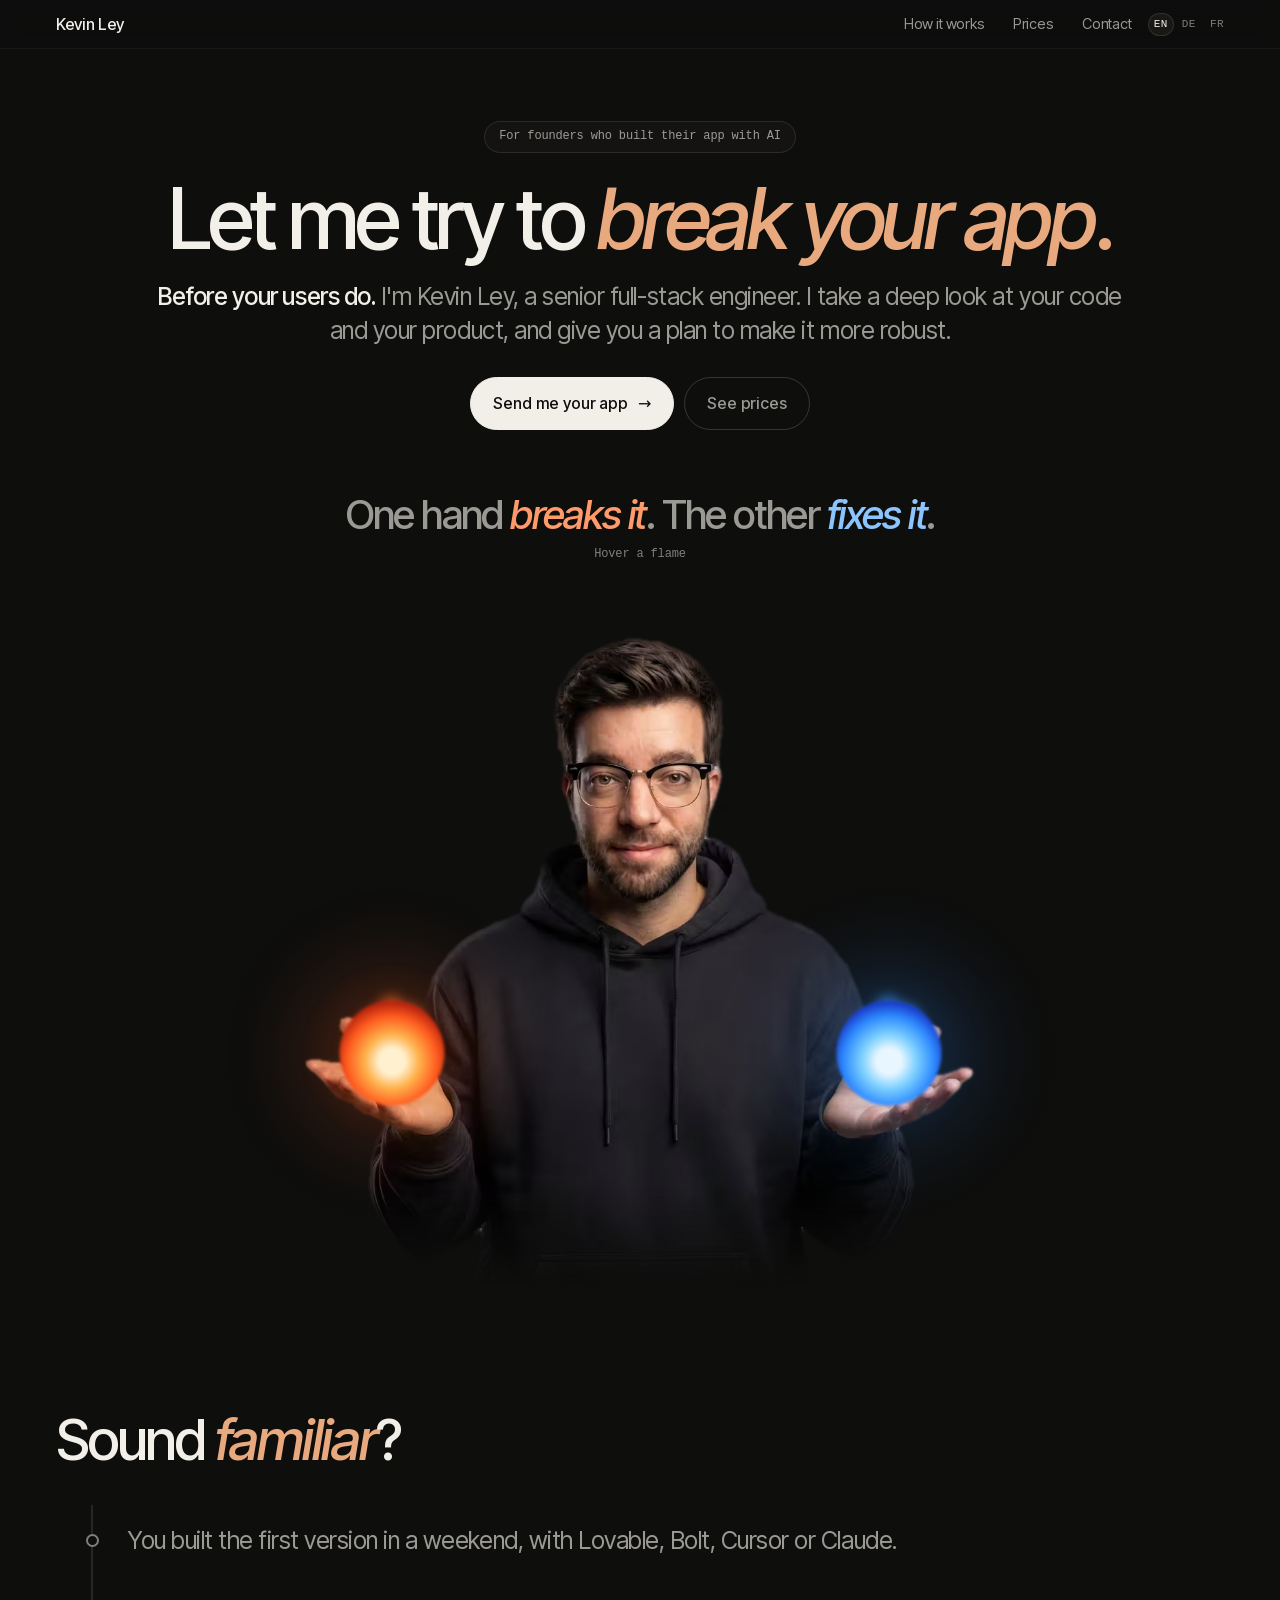
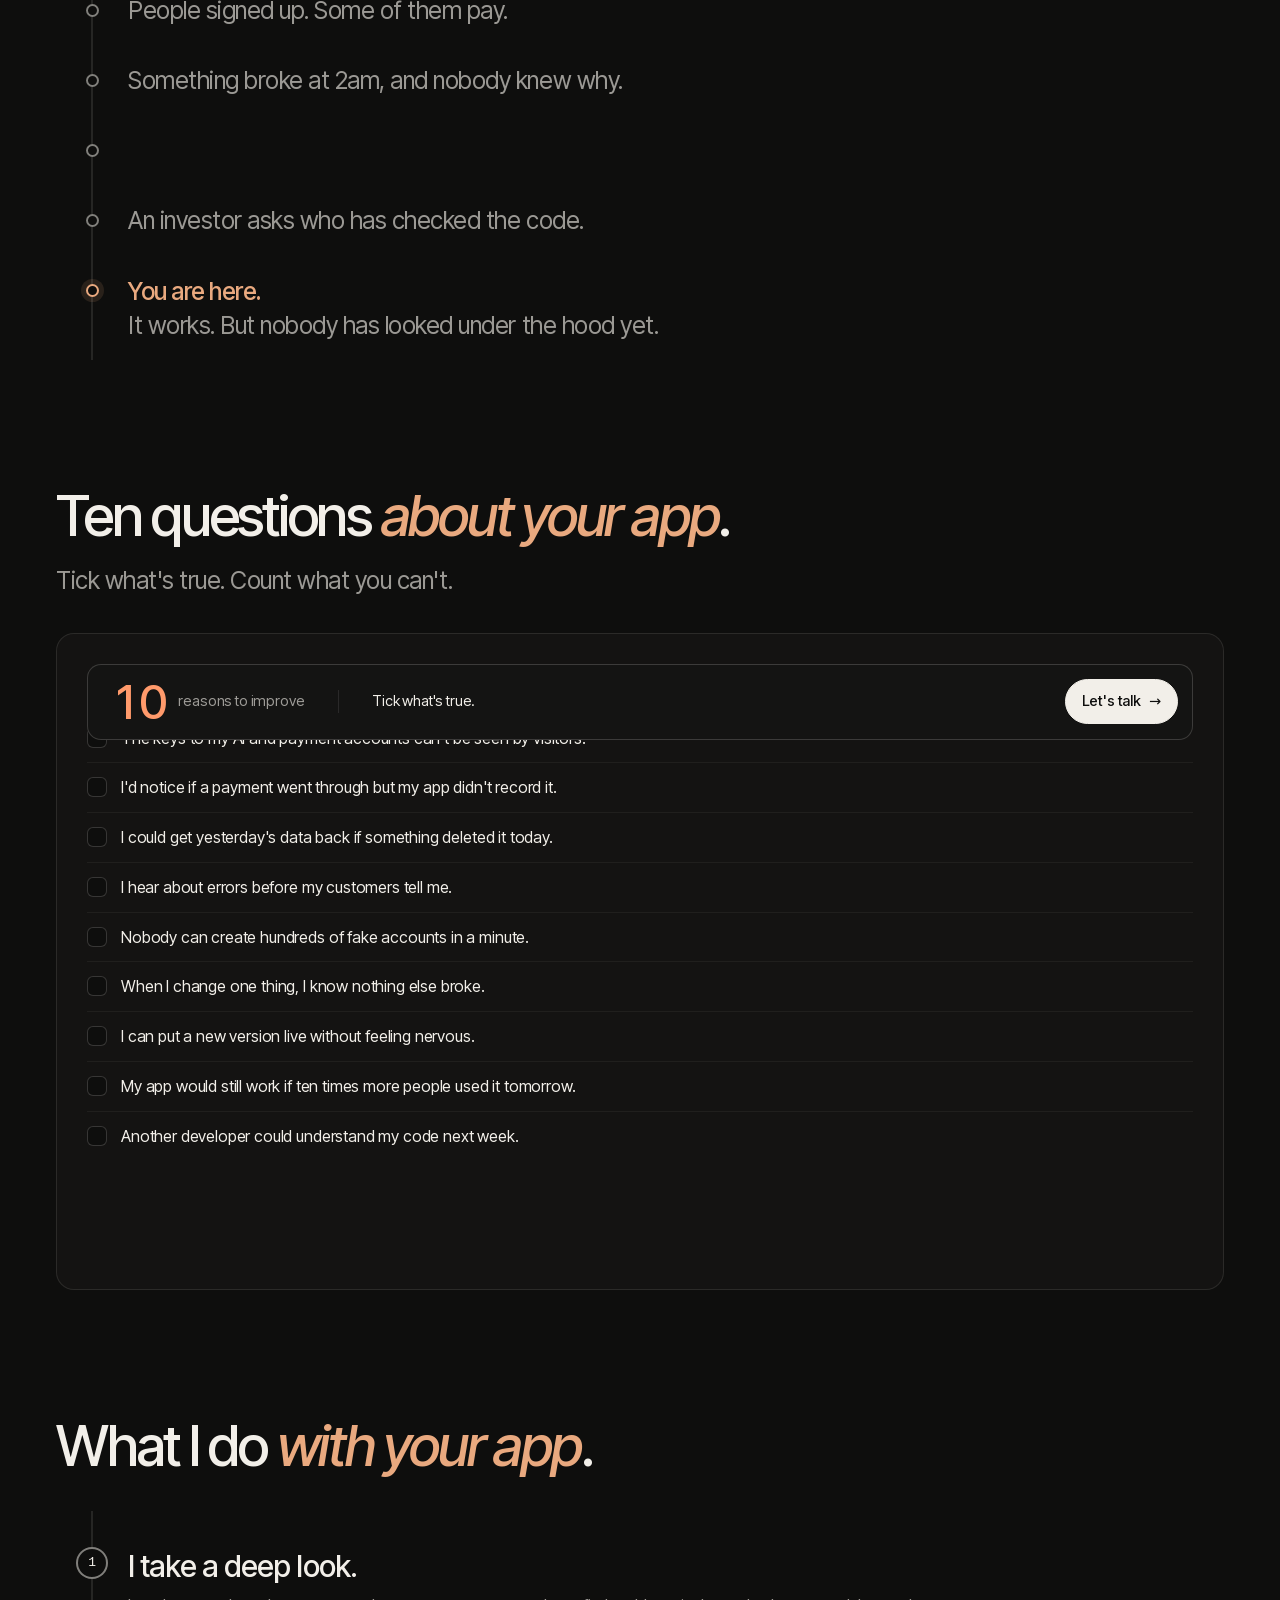
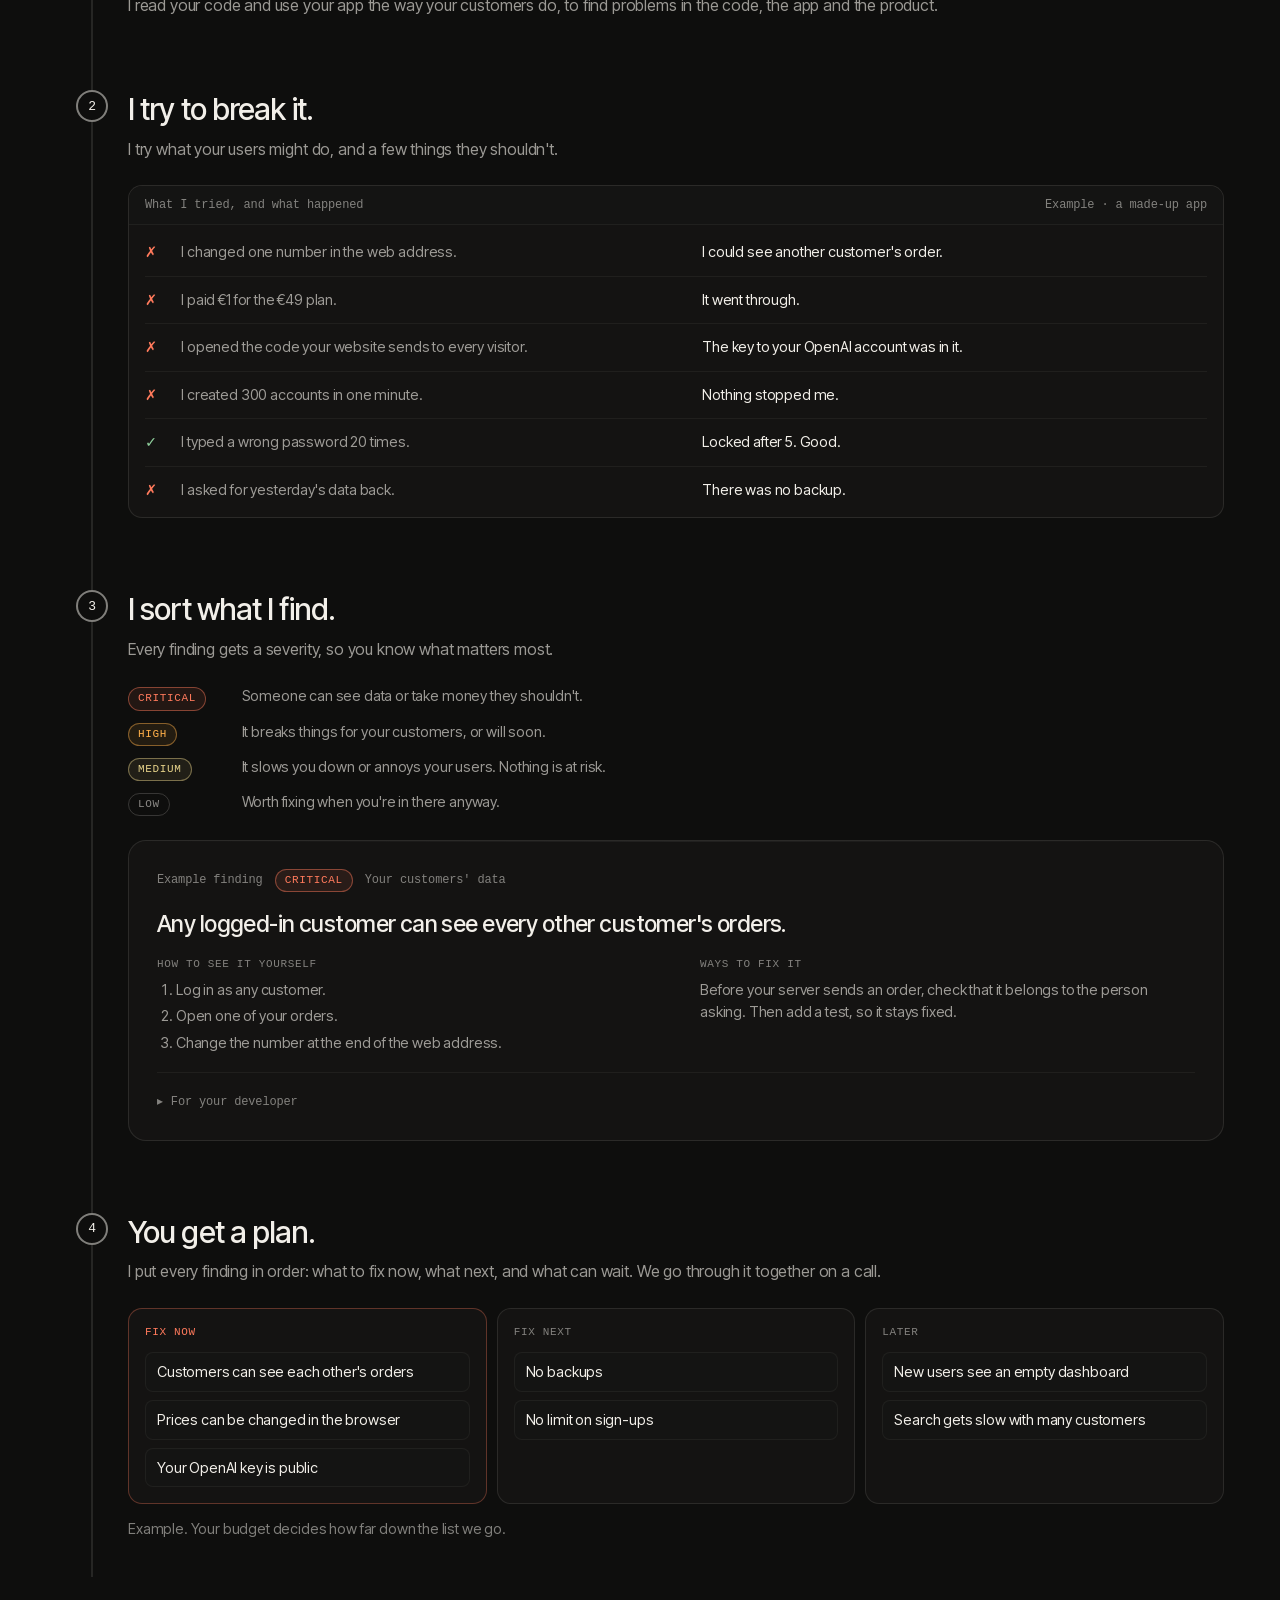
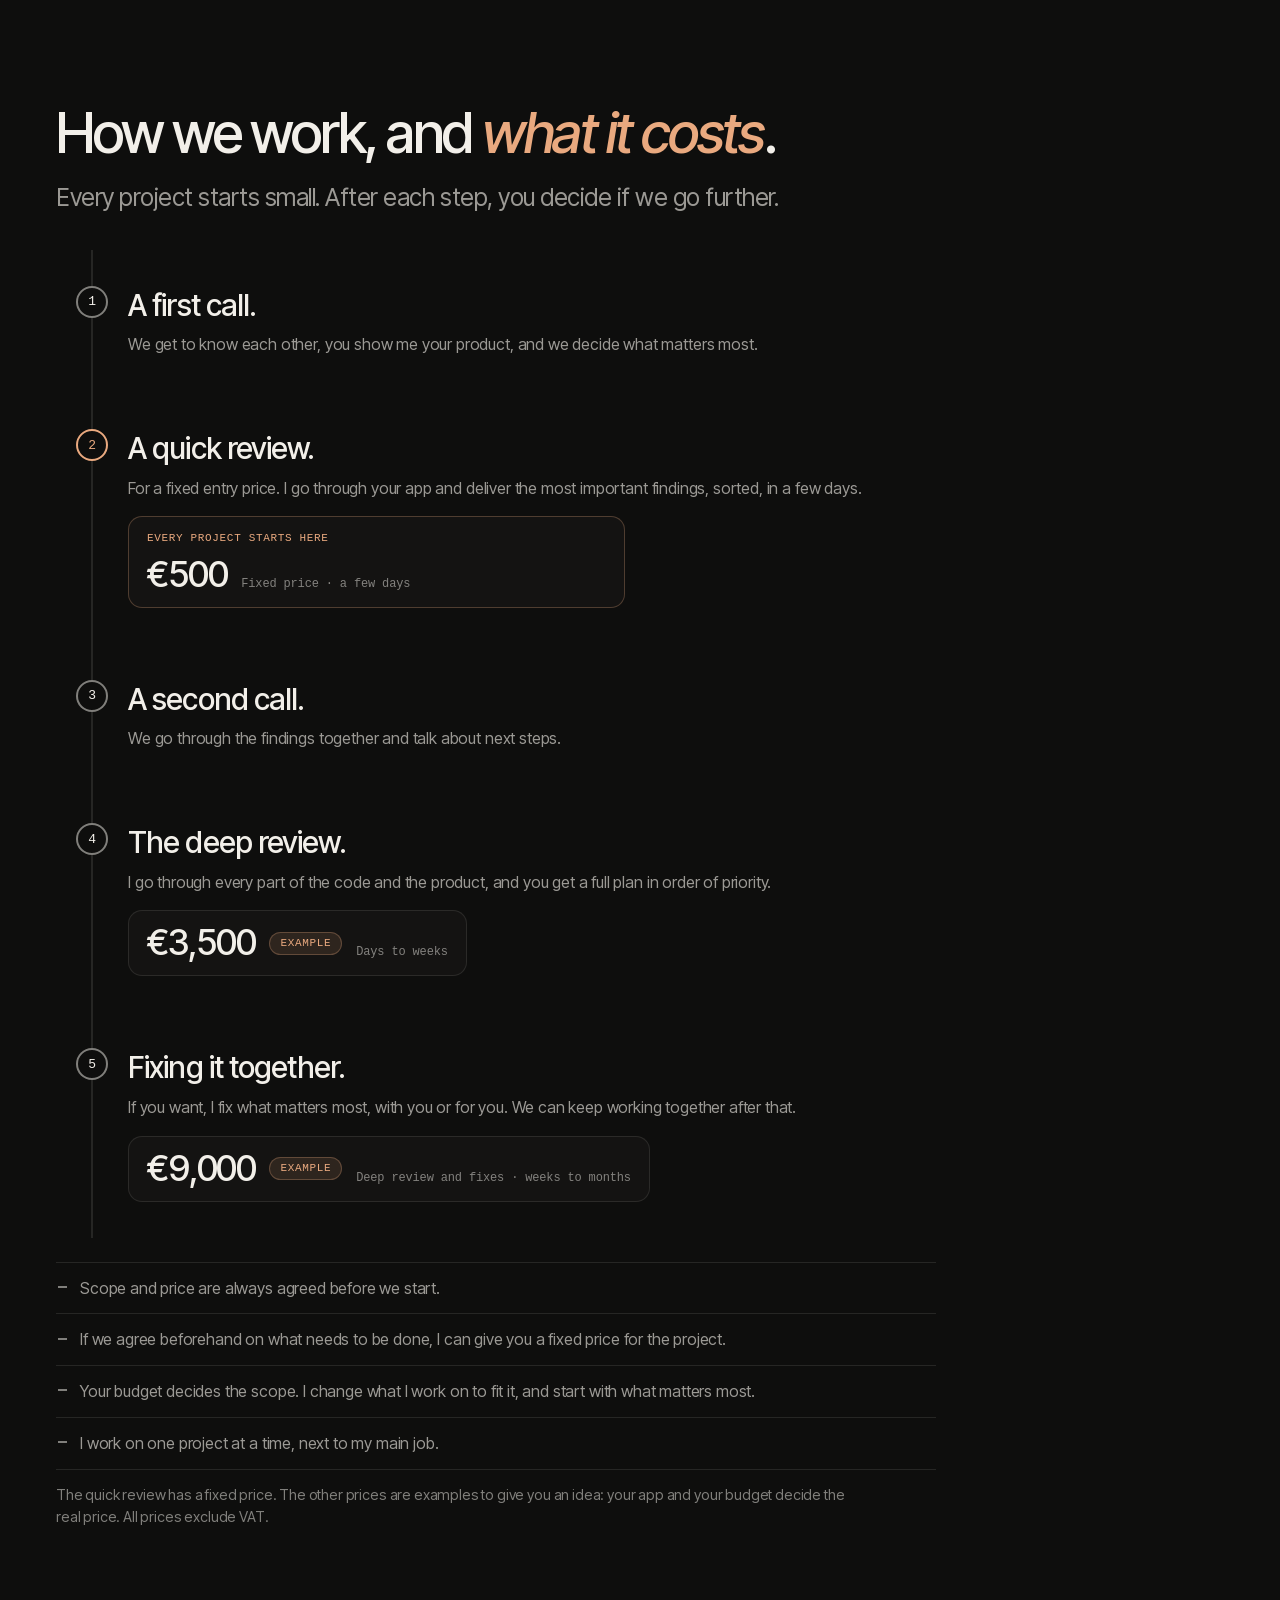
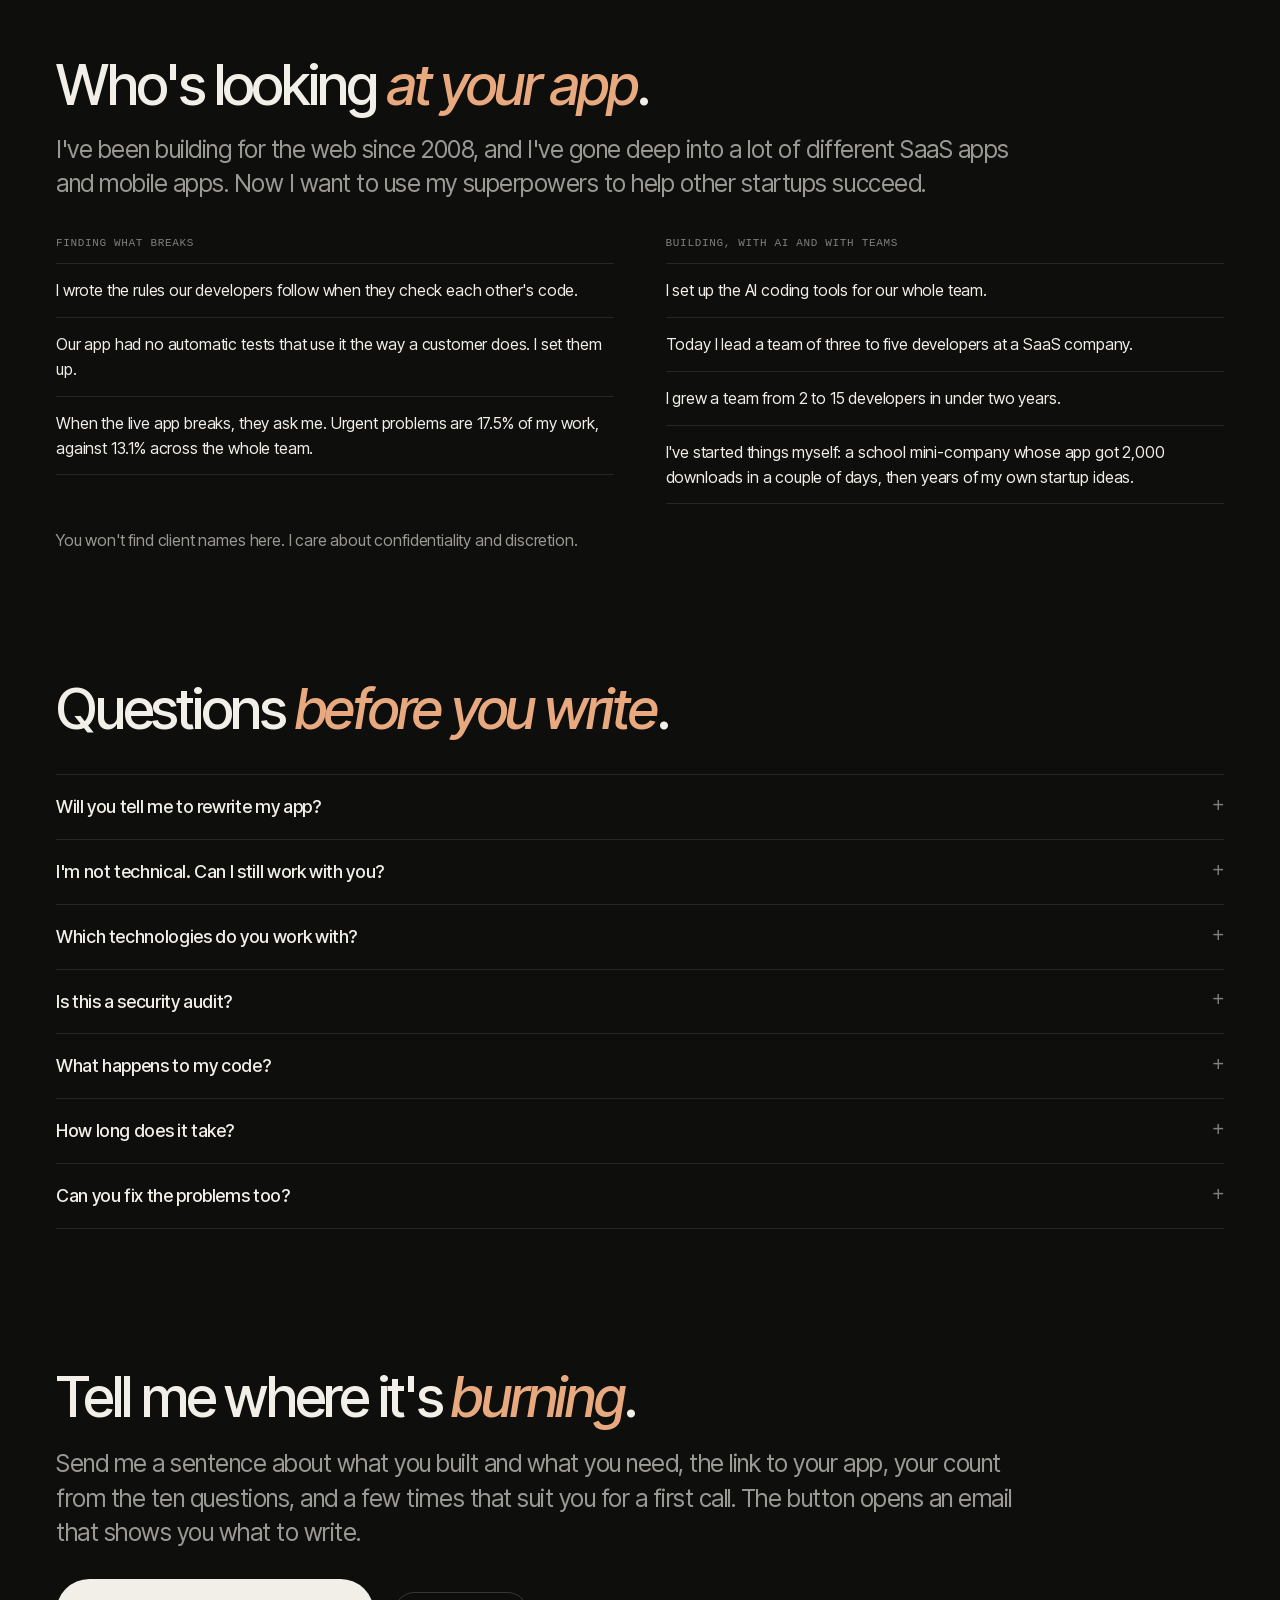
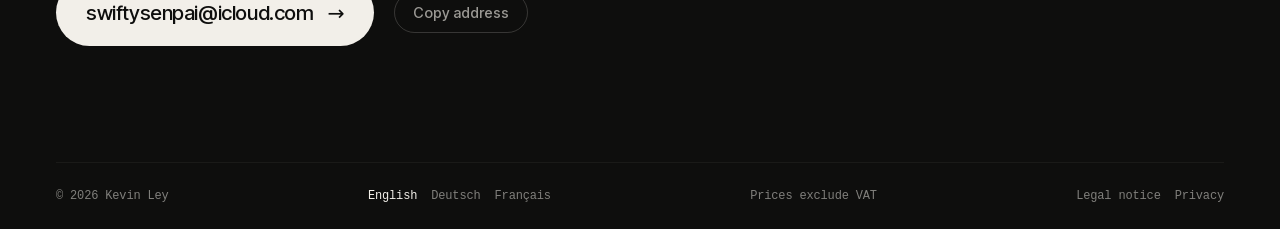
==== commit 0626a712: "Show fixed and example prices instead of the hourly rate The quick review is now a fixed €500. The d" ====
--- a/index.html
+++ b/index.html
@@ -6,7 +6,7 @@
 <meta http-equiv="Content-Security-Policy" content="default-src 'none'; script-src 'self' 'sha256-qOhFsq0QMV2REqNwk5hGH5bZE9SkX6gt6yeyKdYPv+U='; style-src 'self' 'unsafe-inline'; img-src 'self' data:; font-src 'self'; connect-src 'self'; manifest-src 'self'; base-uri 'none'; form-action 'none'">
 <meta name="referrer" content="strict-origin-when-cross-origin">
 <title>App reviews for founders who built with AI | Kevin Ley</title>
-<meta name="description" content="Built your app with AI? Senior full-stack engineer Kevin Ley takes a deep look at your code, tries to break your app and plans the fixes. €120/h excl. VAT.">
+<meta name="description" content="Built your app with AI? Senior full-stack engineer Kevin Ley takes a deep look at your code, tries to break your app and plans the fixes. Reviews from €500 excl. VAT.">
 <link rel="canonical" href="https://kevinley.github.io/">
 <link rel="alternate" hreflang="en" href="https://kevinley.github.io/">
 <link rel="alternate" hreflang="de" href="https://kevinley.github.io/de/">
@@ -41,7 +41,7 @@
 
 <link rel="preload" href="fonts/inter-tight.woff2" as="font" type="font/woff2" crossorigin>
 <link rel="preload" href="fonts/inter-tight-italic.woff2" as="font" type="font/woff2" crossorigin>
-<link rel="stylesheet" href="styles.css?v=7">
+<link rel="stylesheet" href="styles.css?v=10">
 
 <script type="application/ld+json">
 {
@@ -86,8 +86,9 @@
             "itemOffered": {
               "@type": "Service",
               "name": "Quick review",
-              "description": "An entry-price review: the most important findings, sorted by severity, in a few days."
-            }
+              "description": "A fixed-price review: the most important findings, sorted by severity, in a few days."
+            },
+            "priceSpecification": { "@type": "PriceSpecification", "price": 500, "priceCurrency": "EUR", "valueAddedTaxIncluded": false }
           },
           {
             "@type": "Offer",
@@ -95,21 +96,19 @@
               "@type": "Service",
               "name": "Deep review",
               "description": "A review of every part of the code and the product, with a full plan in order of priority."
-            }
+            },
+            "priceSpecification": { "@type": "PriceSpecification", "price": 3500, "priceCurrency": "EUR", "valueAddedTaxIncluded": false }
           },
           {
             "@type": "Offer",
             "itemOffered": {
               "@type": "Service",
-              "name": "Fixes",
-              "description": "Fixing what matters most, with the founder or for them, at €120 per hour excluding VAT."
-            }
+              "name": "Deep review and fixes",
+              "description": "The deep review, then fixing what matters most, with the founder or for them."
+            },
+            "priceSpecification": { "@type": "PriceSpecification", "price": 9000, "priceCurrency": "EUR", "valueAddedTaxIncluded": false }
           }
         ]
-      },
-      "offers": {
-        "@type": "Offer",
-        "priceSpecification": { "@type": "UnitPriceSpecification", "price": 120, "priceCurrency": "EUR", "unitCode": "HUR", "valueAddedTaxIncluded": false }
       }
     },
     {
@@ -122,7 +121,7 @@
         { "@type": "Question", "name": "Is this a security audit?", "acceptedAnswer": { "@type": "Answer", "text": "No, it is not a certified security test. But security problems found during the review are included in the report." } },
         { "@type": "Question", "name": "What happens to my code?", "acceptedAnswer": { "@type": "Answer", "text": "Kevin Ley signs an NDA if you want one. When the work is done, everything that is yours is handed over to you." } },
         { "@type": "Question", "name": "How long does it take?", "acceptedAnswer": { "@type": "Answer", "text": "A quick review takes a few days. A deep review takes days to weeks. Fixing things and working together can run for weeks or months." } },
-        { "@type": "Question", "name": "Can you fix the problems too?", "acceptedAnswer": { "@type": "Answer", "text": "Yes, with you or for you, at the same rate of 120 euros per hour, excluding VAT." } }
+        { "@type": "Question", "name": "Can you fix the problems too?", "acceptedAnswer": { "@type": "Answer", "text": "Yes, with you or for you, and you get a price for the fixes before I start." } }
       ]
     }
   ]
@@ -130,7 +129,7 @@
 </script>
 <script>document.documentElement.classList.add("js")</script>
 <script src="script.js?v=2" defer></script>
-<script src="fire.js?v=3" defer></script>
+<script src="fire.js?v=6" defer></script>
 </head>
 <body>
 <a class="skip" href="#familiar">Skip to the content</a>
@@ -358,7 +357,7 @@
 <section class="section" id="prices" aria-labelledby="prices-title">
   <div class="wrap">
     <h2 class="section__title" id="prices-title" data-reveal>How we work, and <em>what it costs</em>.</h2>
-    <p class="section__lede" data-reveal>€120 per hour, excluding VAT. Every project starts small. After each step, you decide if we go further.</p>
+    <p class="section__lede" data-reveal>Every project starts small. After each step, you decide if we go further.</p>
     <ol class="steps" data-rail>
       <li class="step">
         <span class="step__node" aria-hidden="true">1</span>
@@ -371,8 +370,8 @@
         <span class="step__node" aria-hidden="true">2</span>
         <div class="step__main" data-reveal>
           <h3 class="step__title">A quick review.</h3>
-          <p class="step__body">For an entry price we agree on first. I go through your app and deliver the most important findings, sorted, in a few days.</p>
-          <p class="price"><span class="price__tag">Every project starts here</span><span class="price__sum">€960</span><span class="price__meta">Example · about 8 hours · a few days</span></p>
+          <p class="step__body">For a fixed entry price. I go through your app and deliver the most important findings, sorted, in a few days.</p>
+          <p class="price"><span class="price__tag">Every project starts here</span><span class="price__sum">€500</span><span class="price__meta">Fixed price · a few days</span></p>
         </div>
       </li>
       <li class="step">
@@ -387,15 +386,15 @@
         <div class="step__main" data-reveal>
           <h3 class="step__title">The deep review.</h3>
           <p class="step__body">I go through every part of the code and the product, and you get a full plan in order of priority.</p>
-          <p class="price"><span class="price__sum">€3,600</span><span class="price__meta">Example · about 30 hours · days to weeks</span></p>
+          <p class="price"><span class="price__sum">€3,500</span><span class="price__badge">Example</span><span class="price__meta">Days to weeks</span></p>
         </div>
       </li>
       <li class="step">
         <span class="step__node" aria-hidden="true">5</span>
         <div class="step__main" data-reveal>
           <h3 class="step__title">Fixing it together.</h3>
-          <p class="step__body">If you want, I fix what matters most, with you or for you, at the same hourly rate. We can keep working together after that.</p>
-          <p class="price"><span class="price__sum">€9,600</span><span class="price__meta">Example · deep review and fixes · about 80 hours · weeks to months</span></p>
+          <p class="step__body">If you want, I fix what matters most, with you or for you. We can keep working together after that.</p>
+          <p class="price"><span class="price__sum">€9,000</span><span class="price__badge">Example</span><span class="price__meta">Deep review and fixes · weeks to months</span></p>
         </div>
       </li>
     </ol>
@@ -405,7 +404,7 @@
       <li>Your budget decides the scope. I change what I work on to fit it, and start with what matters most.</li>
       <li>I work on one project at a time, next to my main job.</li>
     </ul>
-    <p class="note" data-reveal>The prices are examples to give you an idea. Your app and your budget decide the real hours. All prices exclude VAT.</p>
+    <p class="note" data-reveal>The quick review has a fixed price. The other prices are examples to give you an idea: your app and your budget decide the real price. All prices exclude VAT.</p>
   </div>
 </section>
 
@@ -474,7 +473,7 @@
       </details>
       <details>
         <summary>Can you fix the problems too?</summary>
-        <p>Yes, with you or for you, at the same rate of €120 per hour, excluding VAT.</p>
+        <p>Yes, with you or for you, and you get a price for the fixes before I start.</p>
       </details>
     </div>
   </div>
--- a/styles.css
+++ b/styles.css
@@ -406,6 +406,18 @@
   height: calc(6 * var(--orb));
   pointer-events: none;
 }
+/* The ring that flies off where a dropped flame lands (fire.js adds it, and
+   removes it when it's done). */
+.blast {
+  position: absolute;
+  inset: 0;
+  border: 2px solid var(--glow);
+  border-radius: 50%;
+  box-shadow: 0 0 24px var(--glow), inset 0 0 16px var(--glow);
+  pointer-events: none;
+  animation: blast .7s cubic-bezier(.15, .7, .3, 1) forwards;
+}
+@keyframes blast { from { transform: scale(.4); opacity: 1; } to { transform: scale(4.5); opacity: 0; } }
 @media (prefers-reduced-motion: no-preference) { .stage__gl { animation: ignite .3s var(--ease) both; } }
 @keyframes ignite { from { opacity: 0; } }
 
@@ -469,11 +481,12 @@
   will-change: transform;
 }
 
-/* Easter eggs: bits of code drawn on the wall, in the empty band above each
-   section. The orange flame shows them broken, the blue flame fixed. They
-   scroll with the page (fire.js places them; the list is EGGS there). */
+/* Easter eggs: bits of code drawn on the wall, most around the flames, a few
+   further down. The orange flame shows them broken, the blue flame fixed.
+   They scroll with the page (fire.js places them; the list is EGGS there). */
 .wall__eggs { position: absolute; left: 50%; top: 50%; width: 0; height: 0; transform-origin: 0 0; color: var(--light); }
 .egg { position: absolute; display: grid; translate: -10px -50%; font: 400 14px/1 var(--mono); letter-spacing: -.01em; white-space: nowrap; }
+.egg[hidden] { display: none; }
 .egg--end { translate: calc(10px - 100%) -50%; } /* the label's padding hangs outside the column, so the text lines up with it */
 /* Each sits on a label in the page color, so no grid line runs through it. */
 .egg > span { grid-area: 1 / 1; display: flex; align-items: center; gap: 8px; padding: 6px 10px; border-radius: 4px; background: var(--bg); }
@@ -900,6 +913,7 @@
 .price__tag { flex-basis: 100%; margin-bottom: 4px; font: 500 11px/1.4 var(--mono); letter-spacing: .06em; text-transform: uppercase; color: var(--accent); }
 .price__sum { font: 500 clamp(28px, 2.8vw, 38px)/1 var(--sans); letter-spacing: -.04em; font-variant-numeric: tabular-nums; }
 .price__meta { font: 400 12px/1.5 var(--mono); color: var(--ink-3); }
+.price__badge { align-self: center; padding: 3px 10px; border: 1px solid var(--accent-line); border-radius: var(--r-pill); background: var(--accent-soft); font: 500 11px/1.4 var(--mono); letter-spacing: .06em; text-transform: uppercase; color: var(--accent); }
 .step--start .step__node { border-color: var(--accent); color: var(--accent); }
 .step--start .price { border-color: var(--accent-line); }
 
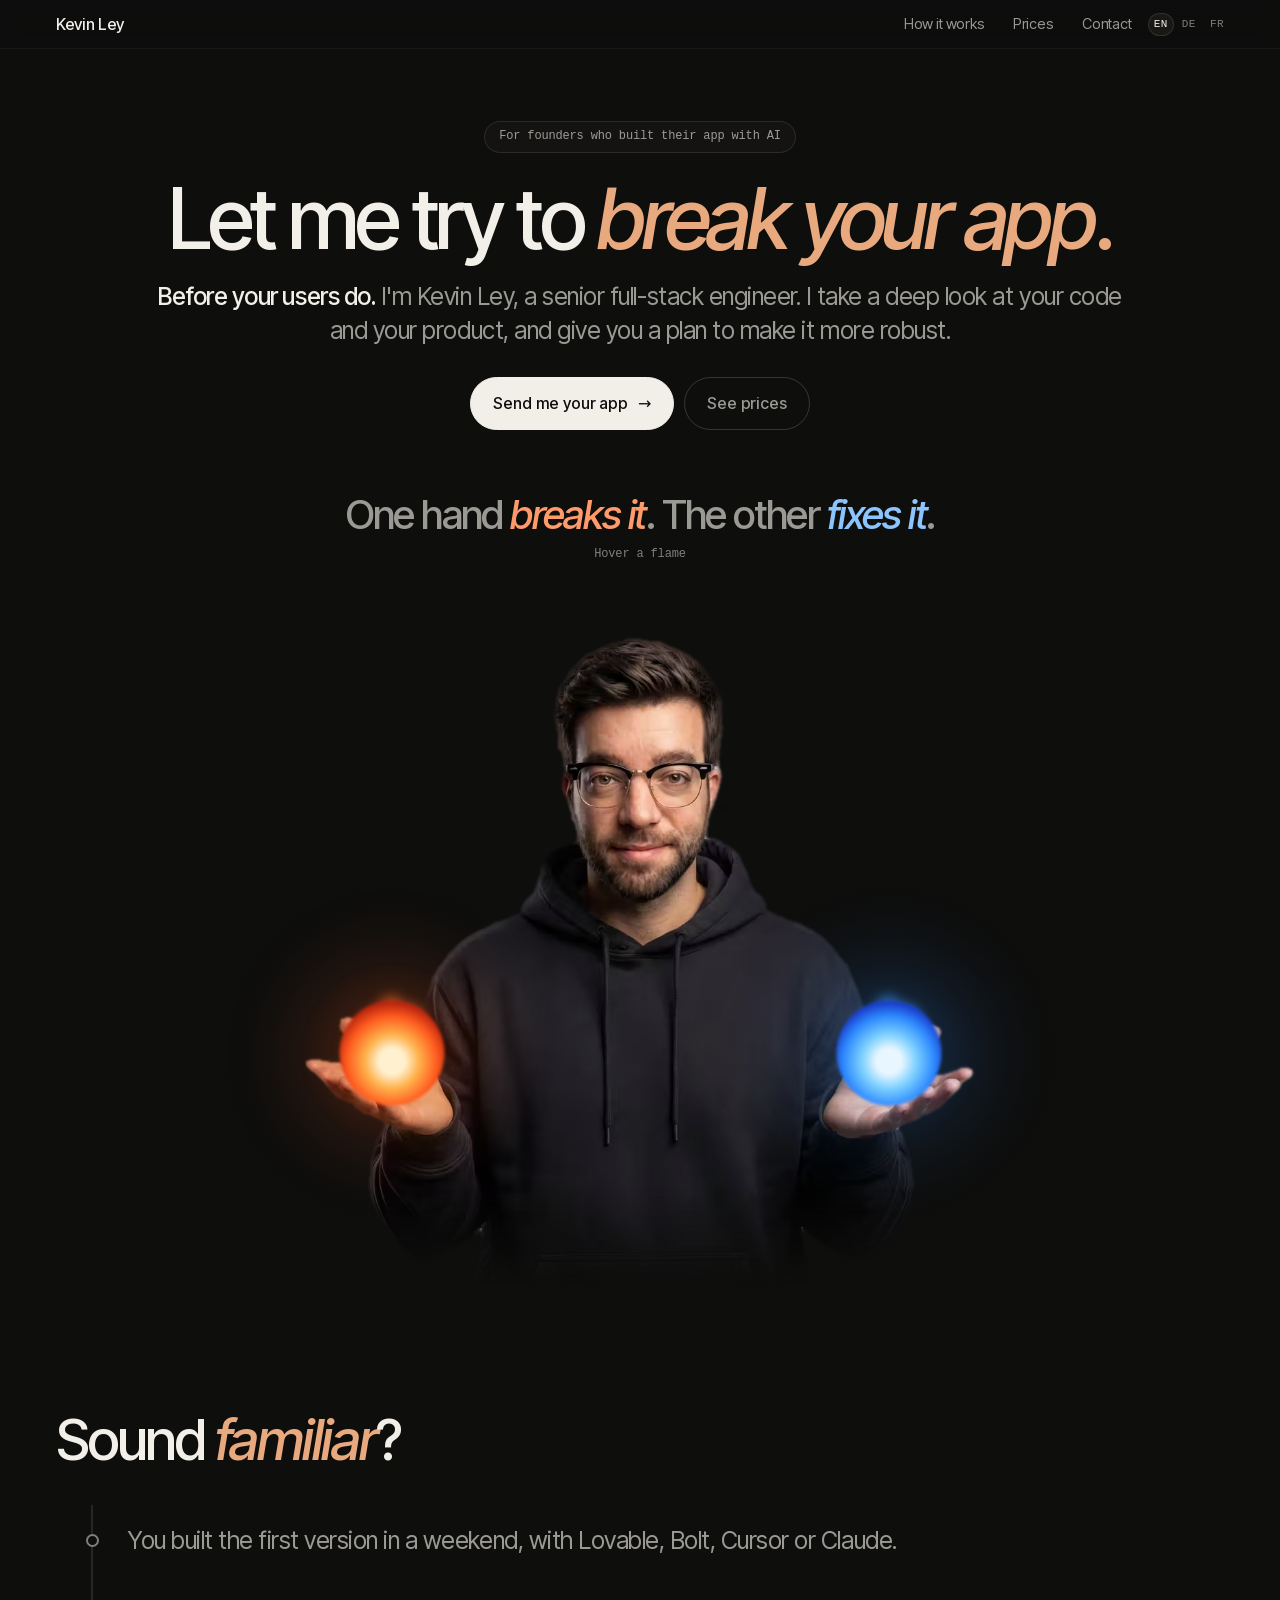
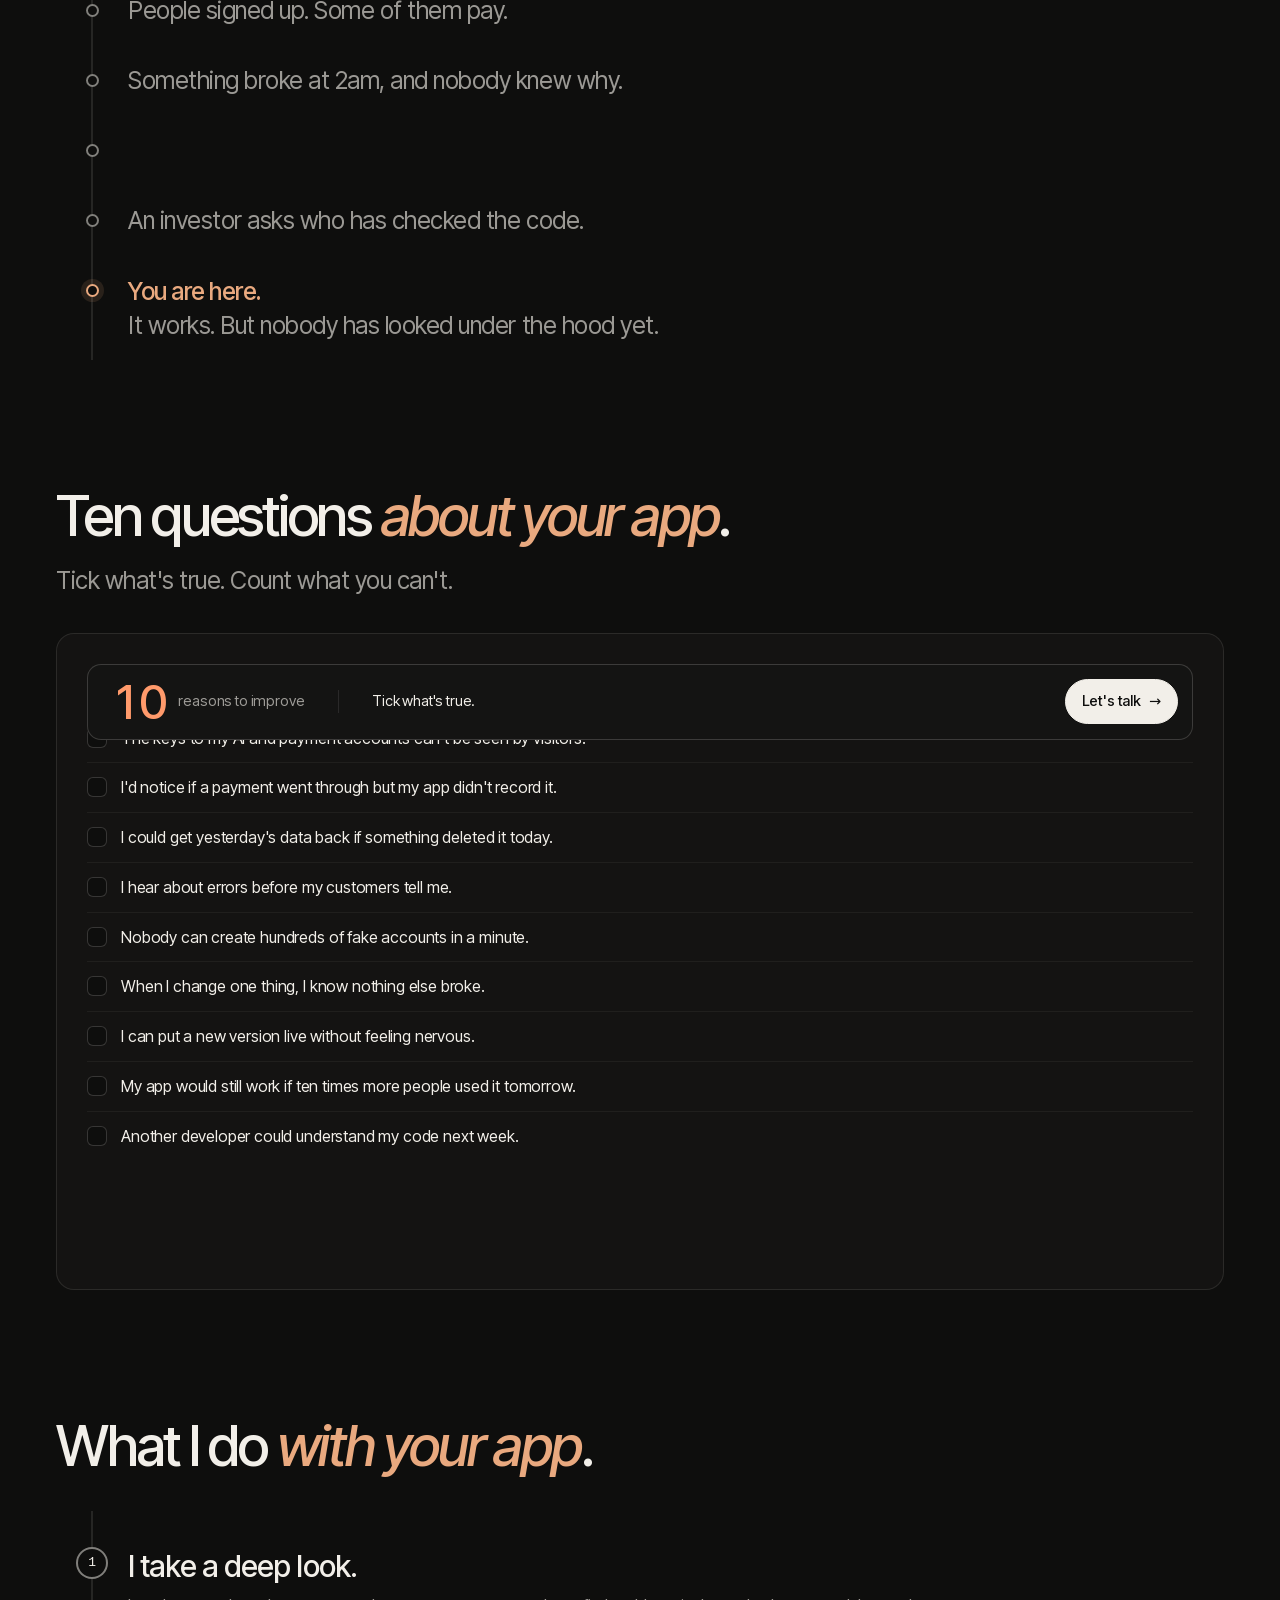
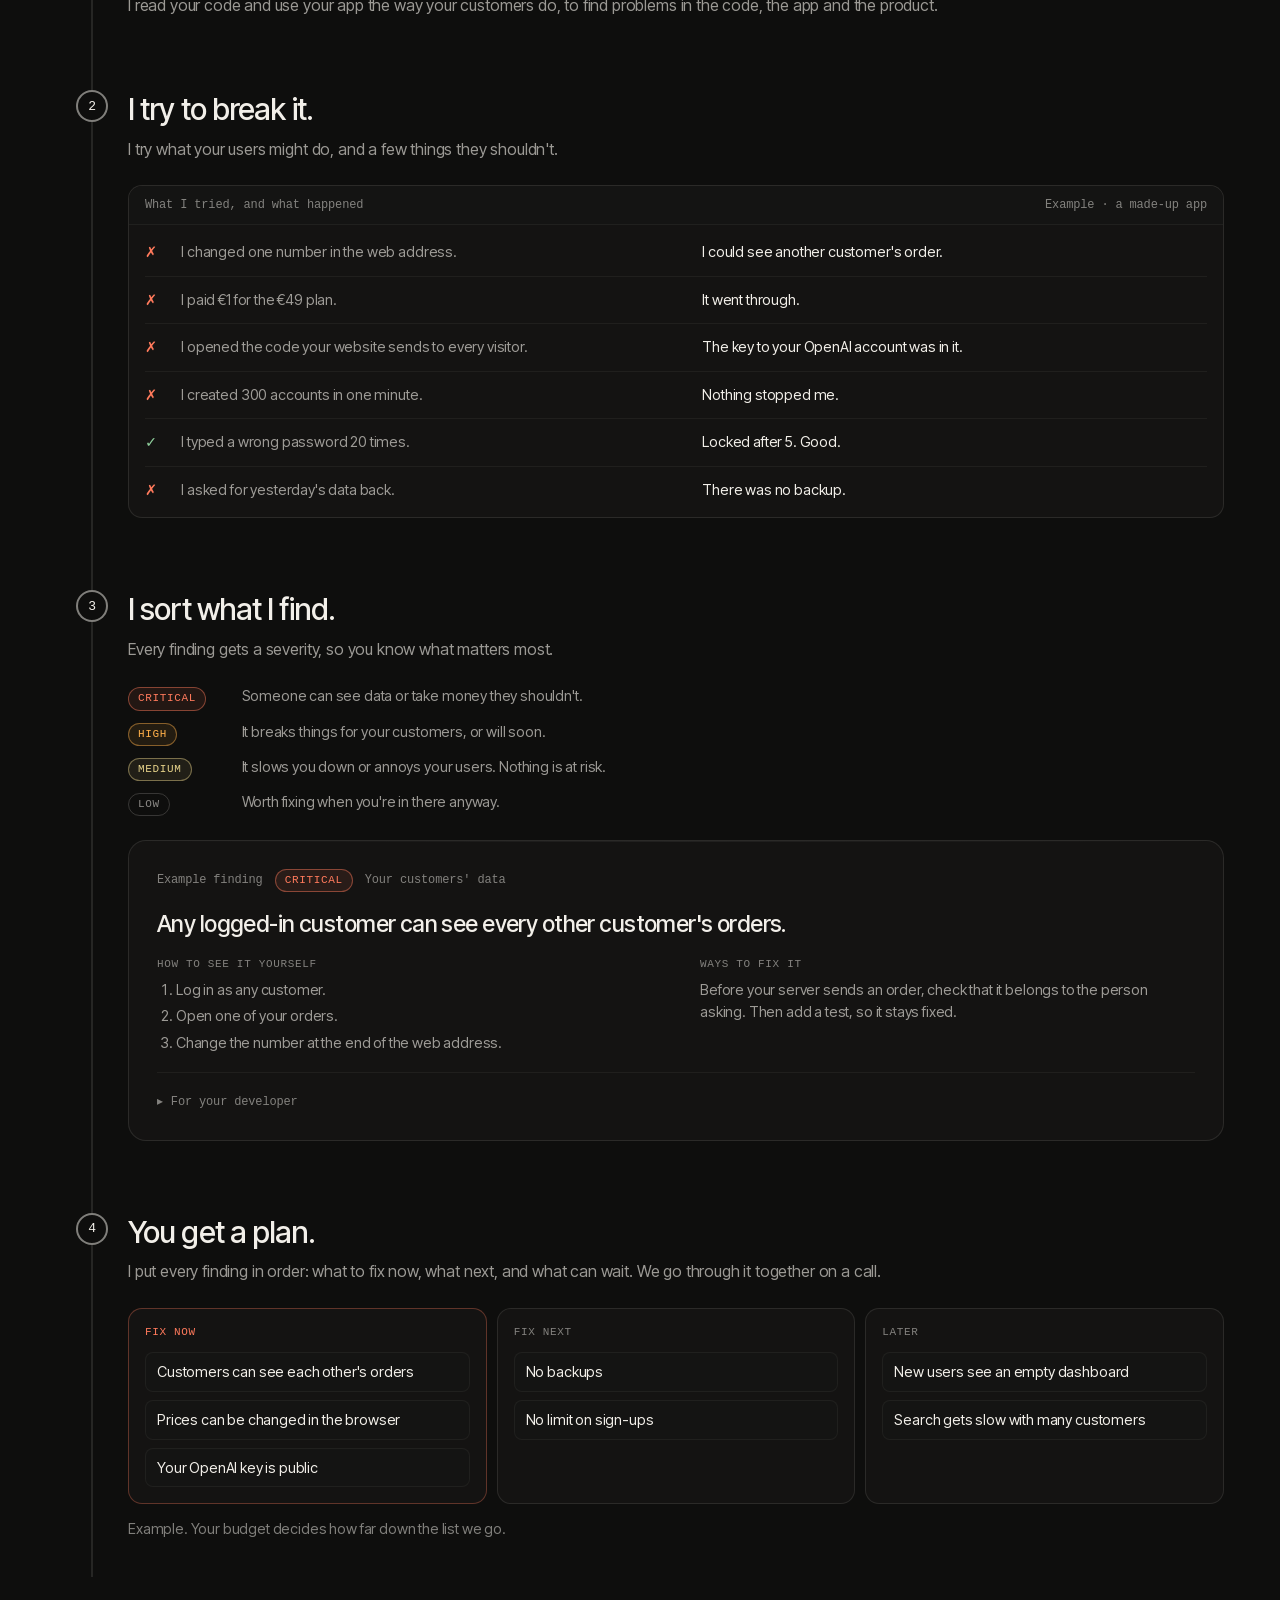
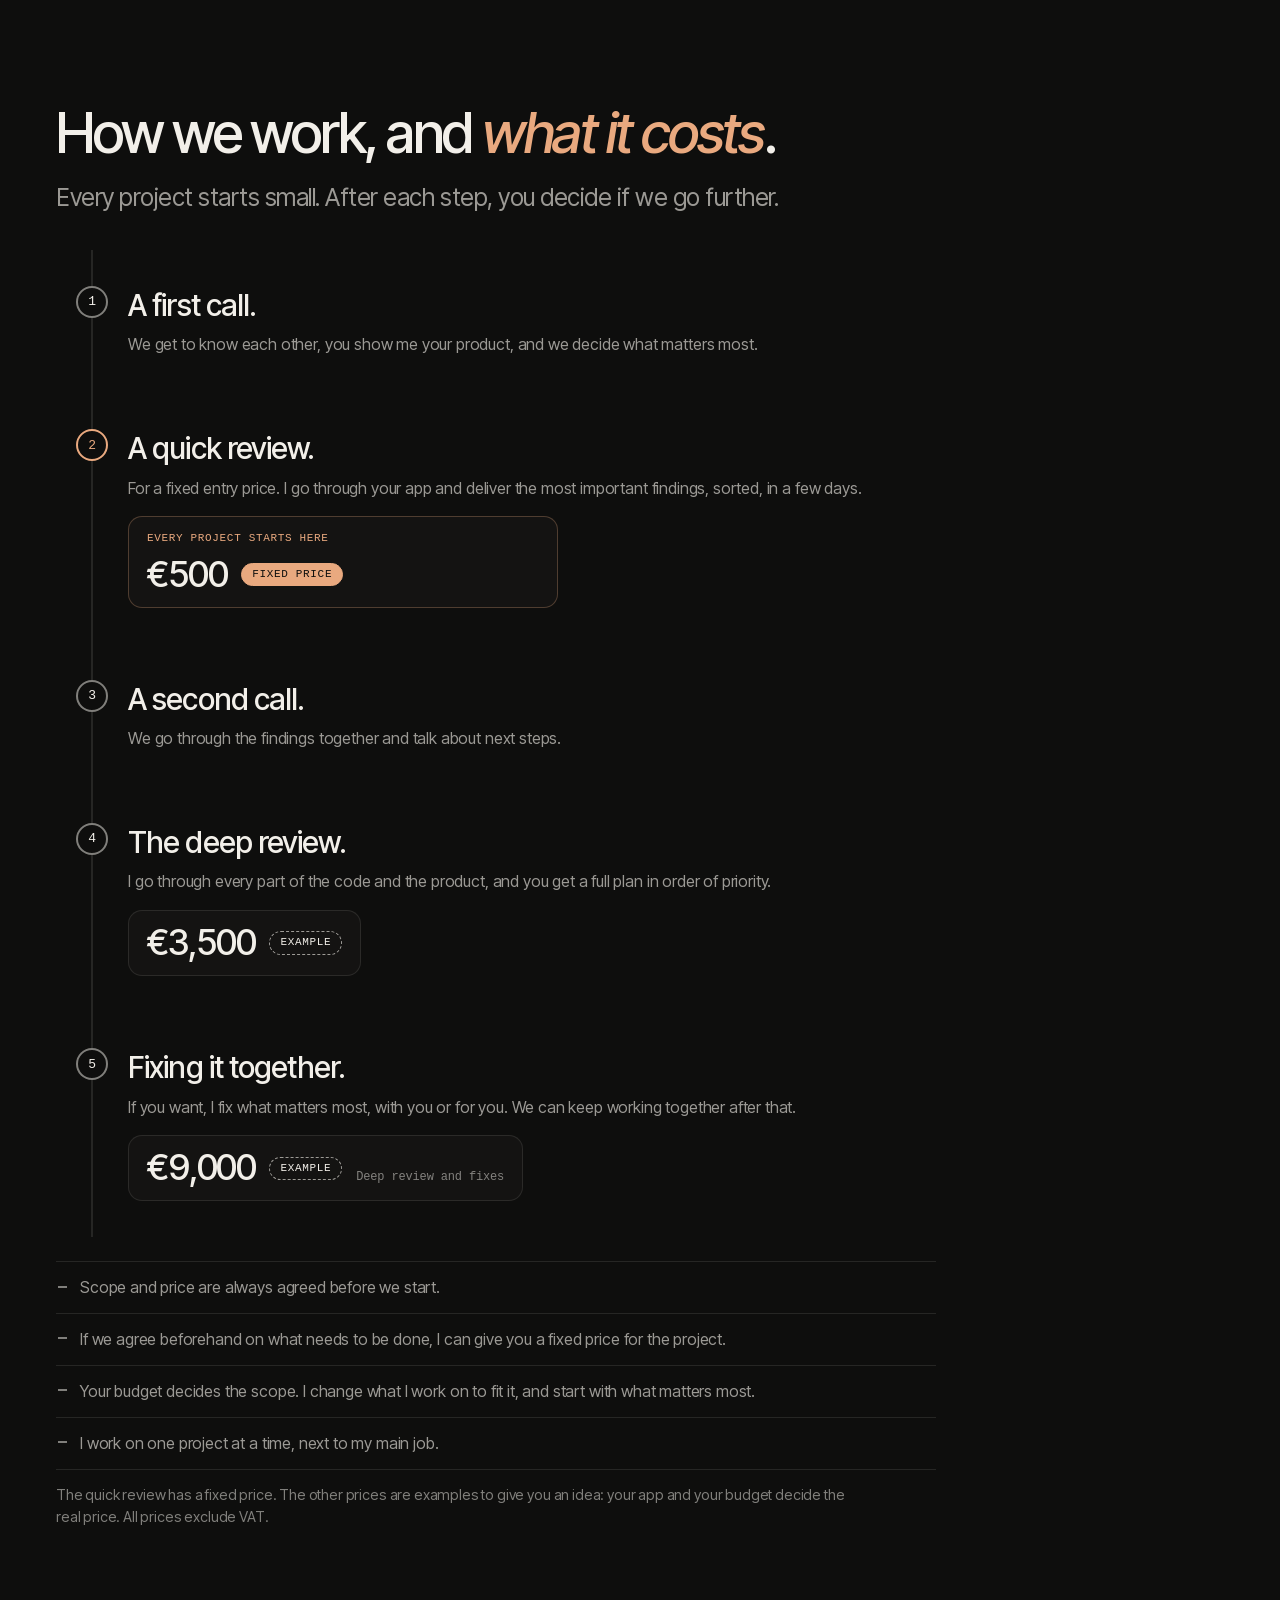
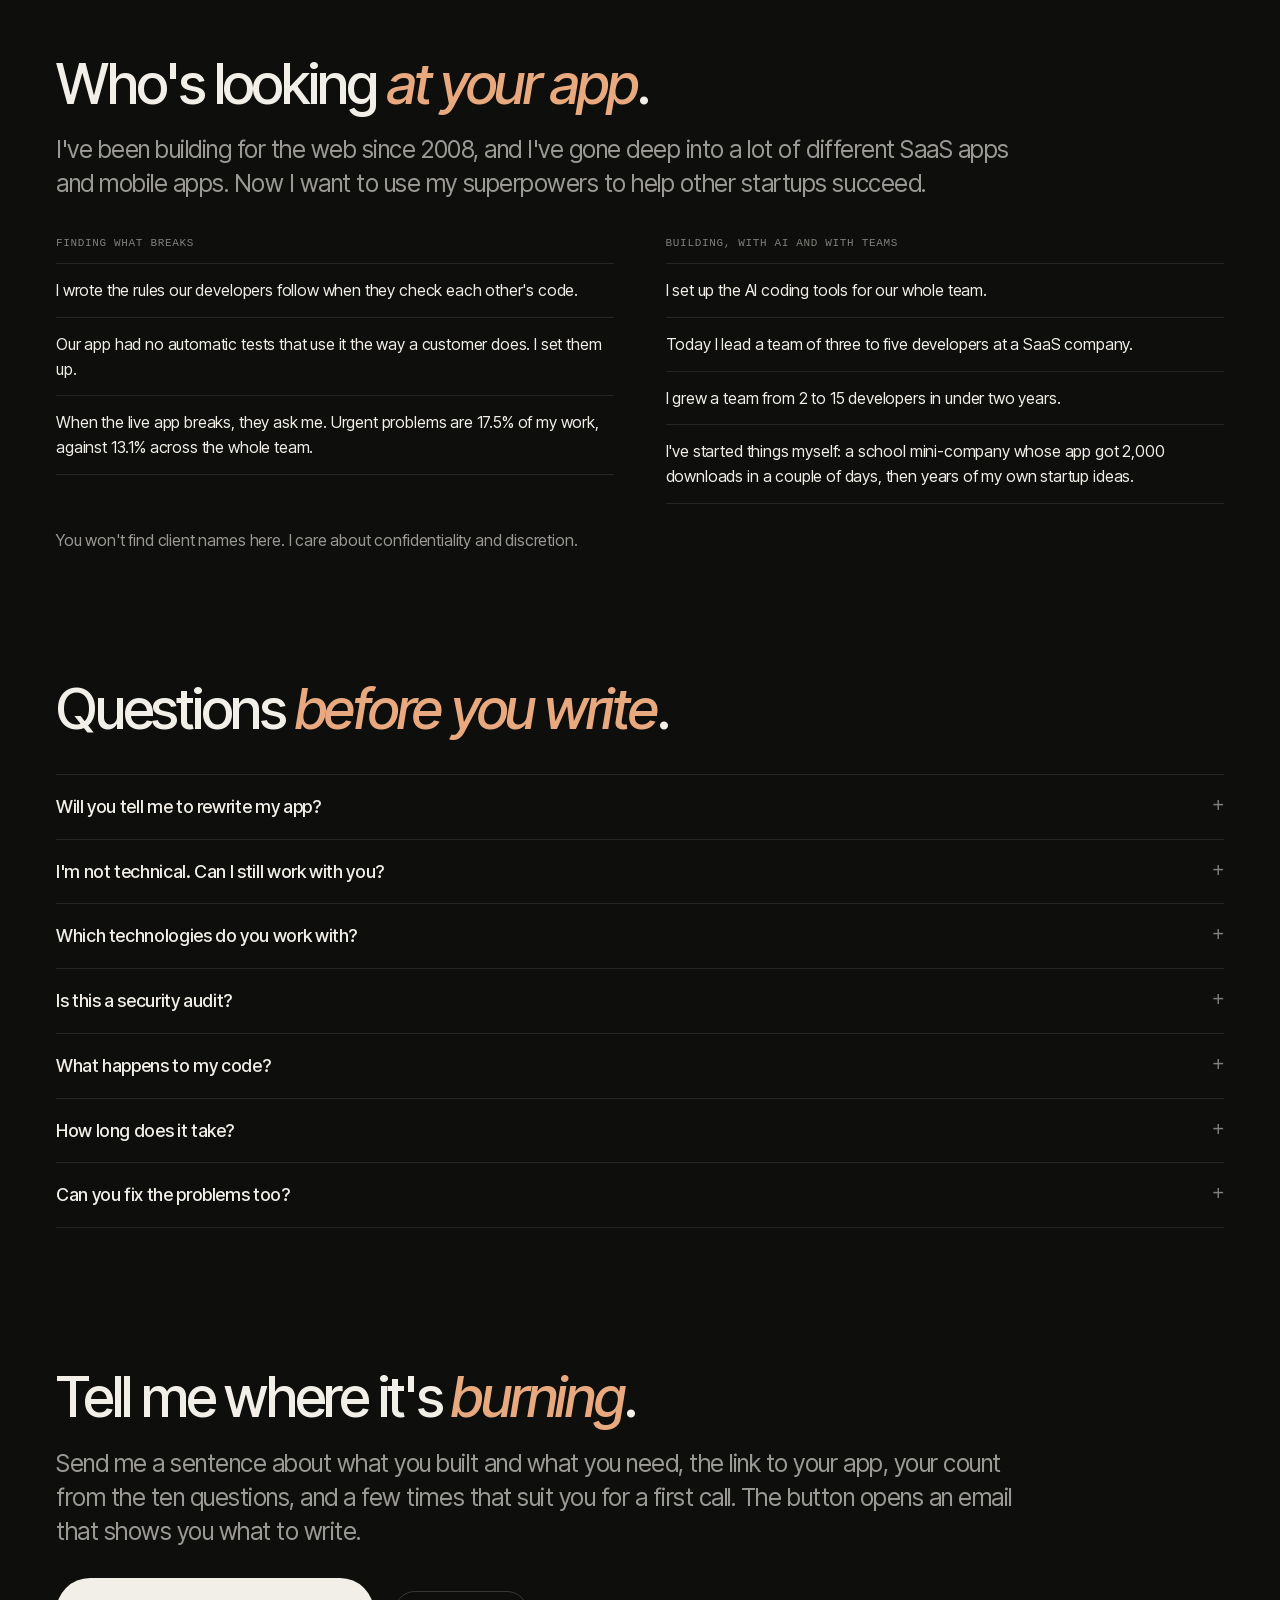
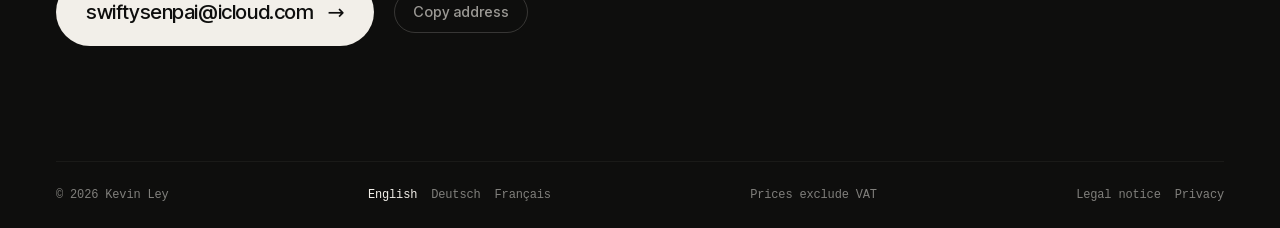
==== commit c18f7c18: "Drop timeframes from prices and badge the fixed price The price boxes no longer show how long each s" ====
--- a/index.html
+++ b/index.html
@@ -41,7 +41,7 @@
 
 <link rel="preload" href="fonts/inter-tight.woff2" as="font" type="font/woff2" crossorigin>
 <link rel="preload" href="fonts/inter-tight-italic.woff2" as="font" type="font/woff2" crossorigin>
-<link rel="stylesheet" href="styles.css?v=10">
+<link rel="stylesheet" href="styles.css?v=11">
 
 <script type="application/ld+json">
 {
@@ -371,7 +371,7 @@
         <div class="step__main" data-reveal>
           <h3 class="step__title">A quick review.</h3>
           <p class="step__body">For a fixed entry price. I go through your app and deliver the most important findings, sorted, in a few days.</p>
-          <p class="price"><span class="price__tag">Every project starts here</span><span class="price__sum">€500</span><span class="price__meta">Fixed price · a few days</span></p>
+          <p class="price"><span class="price__tag">Every project starts here</span><span class="price__sum">€500</span><span class="price__badge price__badge--fixed">Fixed price</span></p>
         </div>
       </li>
       <li class="step">
@@ -386,7 +386,7 @@
         <div class="step__main" data-reveal>
           <h3 class="step__title">The deep review.</h3>
           <p class="step__body">I go through every part of the code and the product, and you get a full plan in order of priority.</p>
-          <p class="price"><span class="price__sum">€3,500</span><span class="price__badge">Example</span><span class="price__meta">Days to weeks</span></p>
+          <p class="price"><span class="price__sum">€3,500</span><span class="price__badge">Example</span></p>
         </div>
       </li>
       <li class="step">
@@ -394,7 +394,7 @@
         <div class="step__main" data-reveal>
           <h3 class="step__title">Fixing it together.</h3>
           <p class="step__body">If you want, I fix what matters most, with you or for you. We can keep working together after that.</p>
-          <p class="price"><span class="price__sum">€9,000</span><span class="price__badge">Example</span><span class="price__meta">Deep review and fixes · weeks to months</span></p>
+          <p class="price"><span class="price__sum">€9,000</span><span class="price__badge">Example</span><span class="price__meta">Deep review and fixes</span></p>
         </div>
       </li>
     </ol>
--- a/styles.css
+++ b/styles.css
@@ -913,7 +913,9 @@
 .price__tag { flex-basis: 100%; margin-bottom: 4px; font: 500 11px/1.4 var(--mono); letter-spacing: .06em; text-transform: uppercase; color: var(--accent); }
 .price__sum { font: 500 clamp(28px, 2.8vw, 38px)/1 var(--sans); letter-spacing: -.04em; font-variant-numeric: tabular-nums; }
 .price__meta { font: 400 12px/1.5 var(--mono); color: var(--ink-3); }
-.price__badge { align-self: center; padding: 3px 10px; border: 1px solid var(--accent-line); border-radius: var(--r-pill); background: var(--accent-soft); font: 500 11px/1.4 var(--mono); letter-spacing: .06em; text-transform: uppercase; color: var(--accent); }
+/* Example: a dashed outline, like a sketch. Fixed: solid, the one firm number. */
+.price__badge { align-self: center; padding: 3px 10px; border: 1px dashed var(--ink-2); border-radius: var(--r-pill); font: 500 11px/1.4 var(--mono); letter-spacing: .06em; text-transform: uppercase; color: var(--ink); }
+.price__badge--fixed { border: 1px solid var(--accent); background: var(--accent); color: var(--bg); }
 .step--start .step__node { border-color: var(--accent); color: var(--accent); }
 .step--start .price { border-color: var(--accent-line); }
 
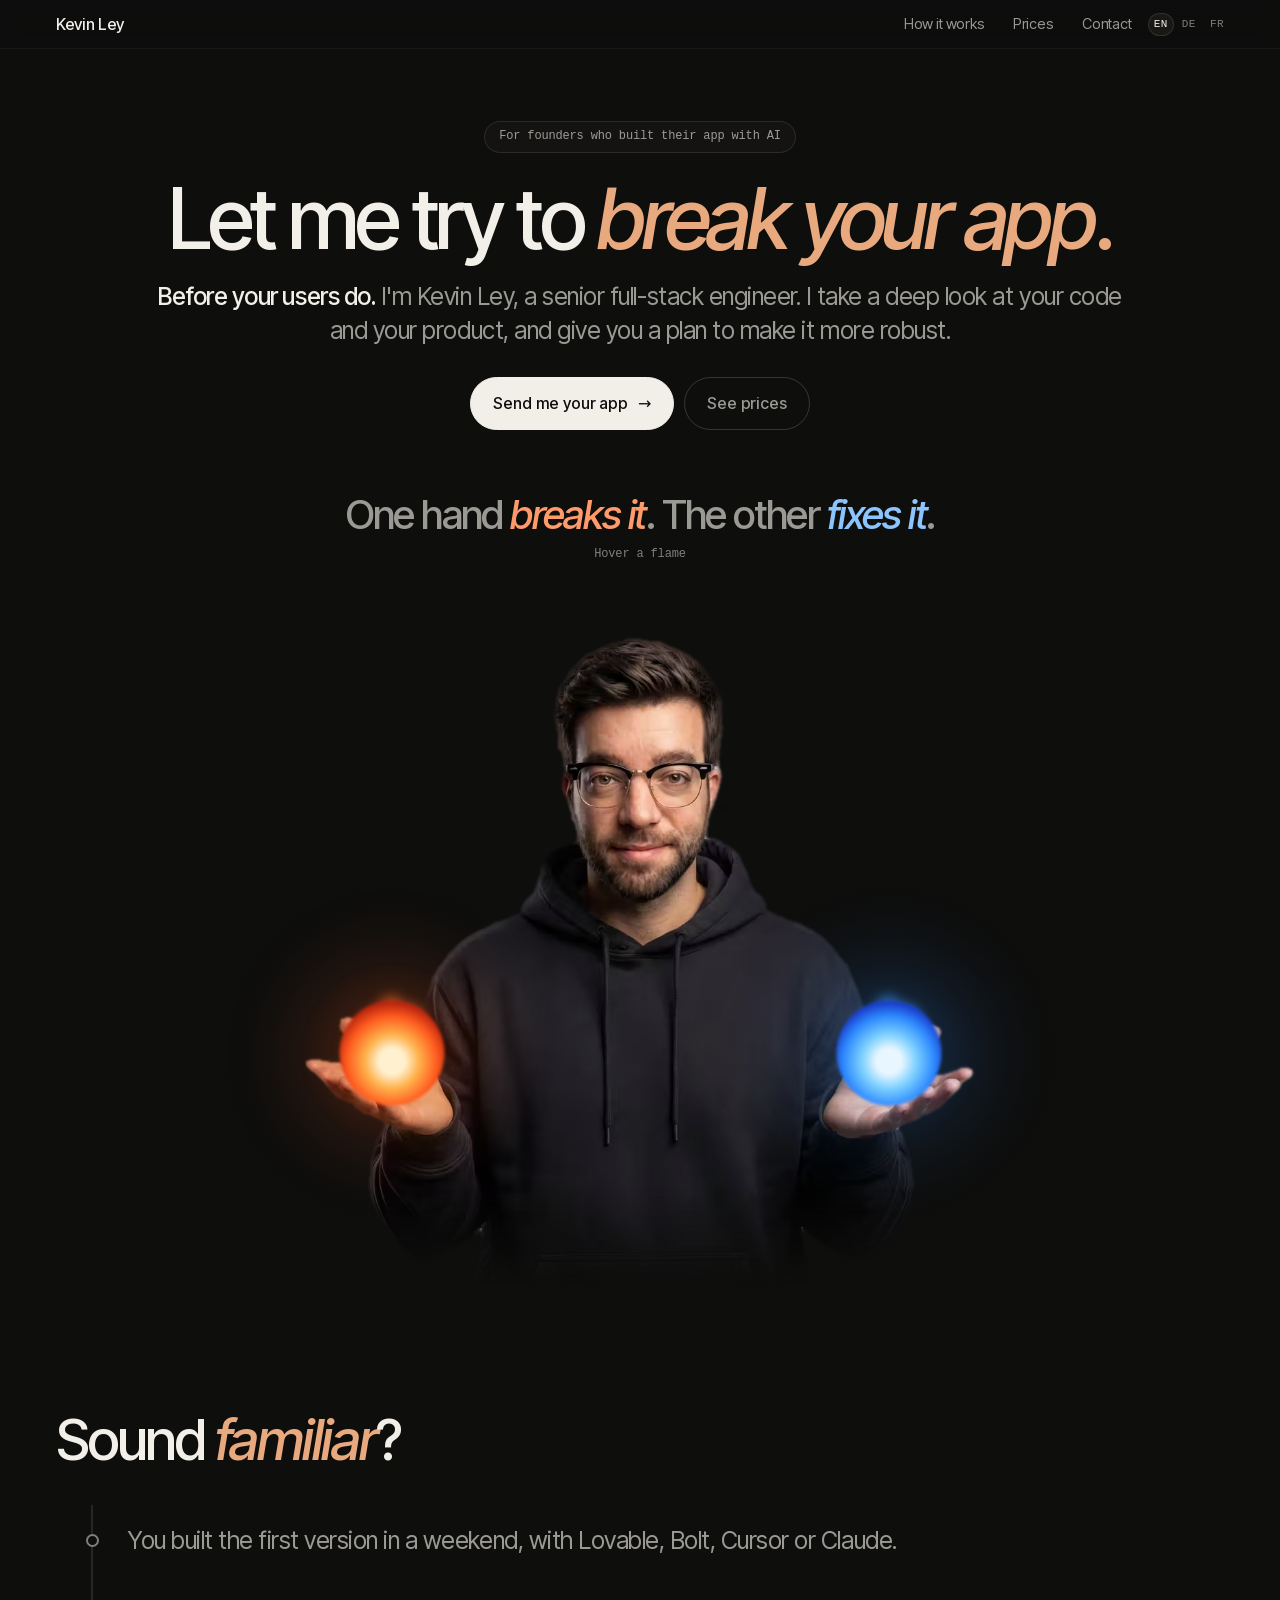
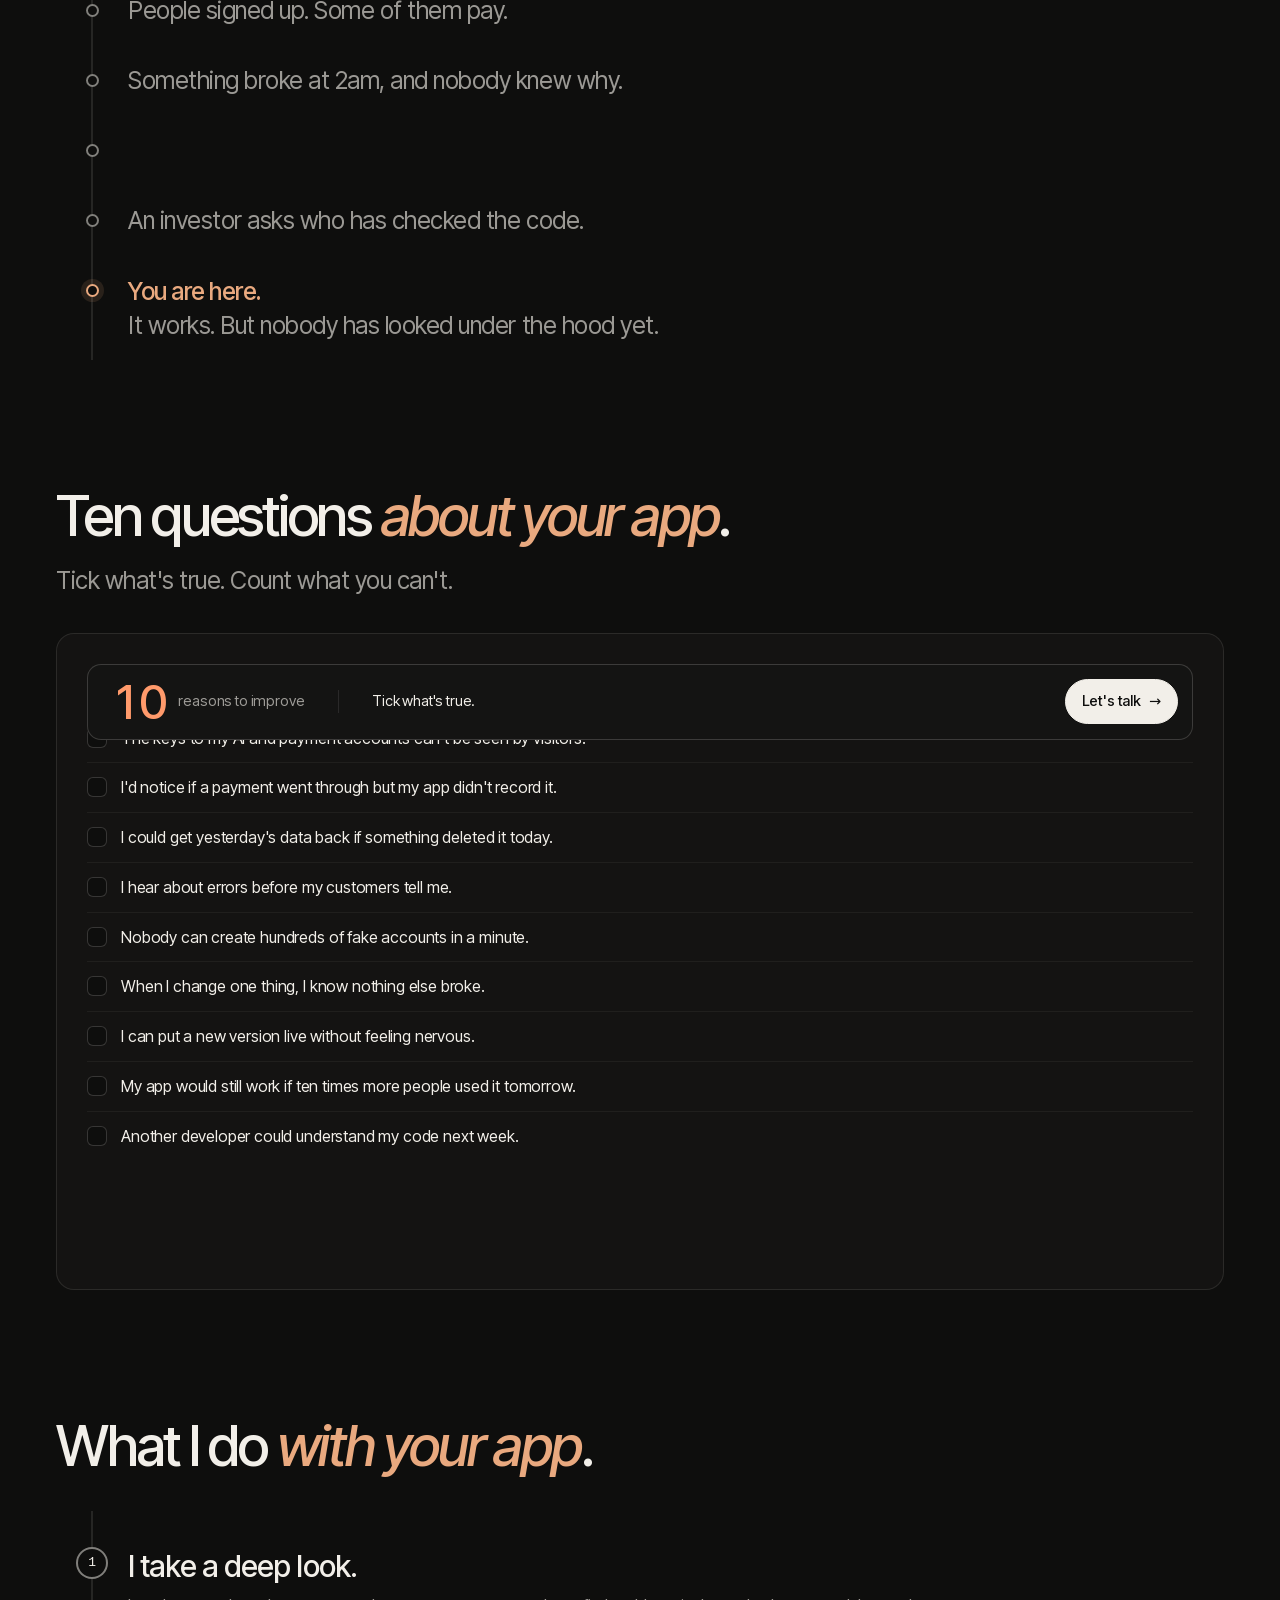
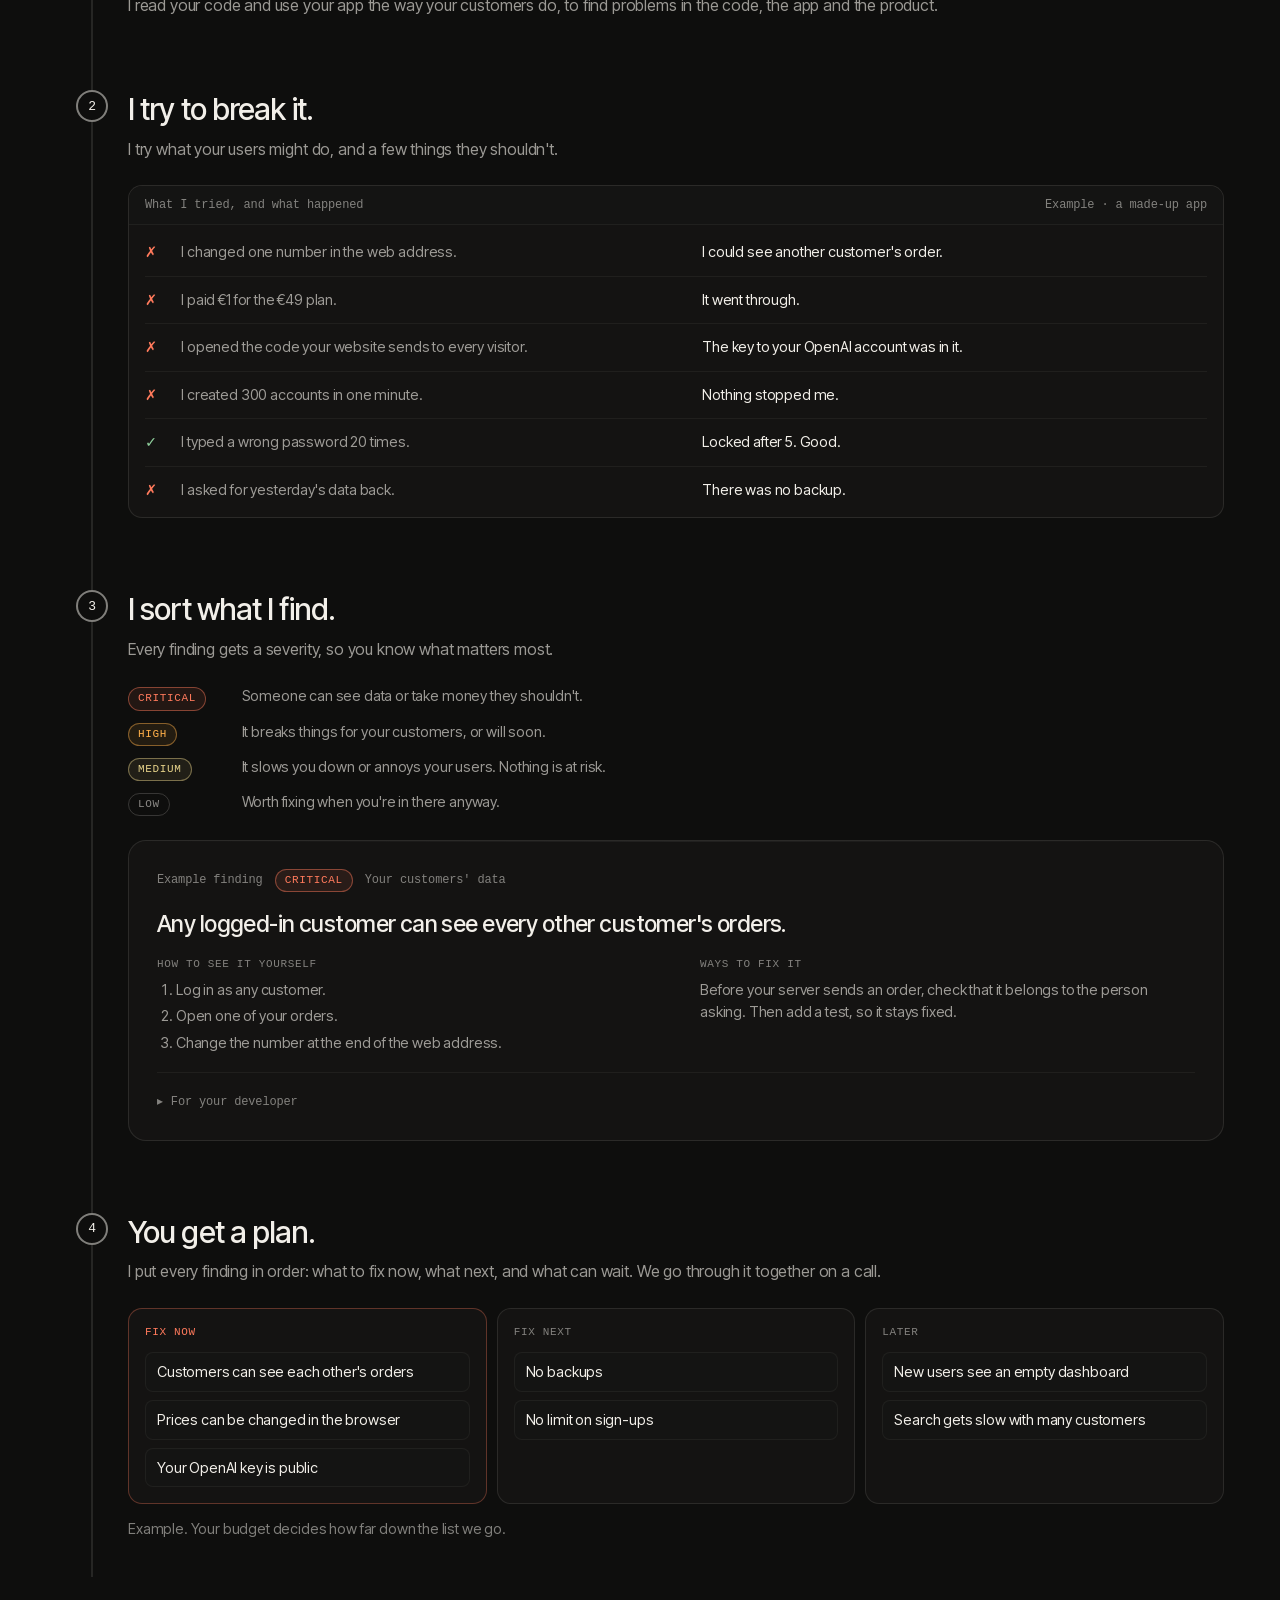
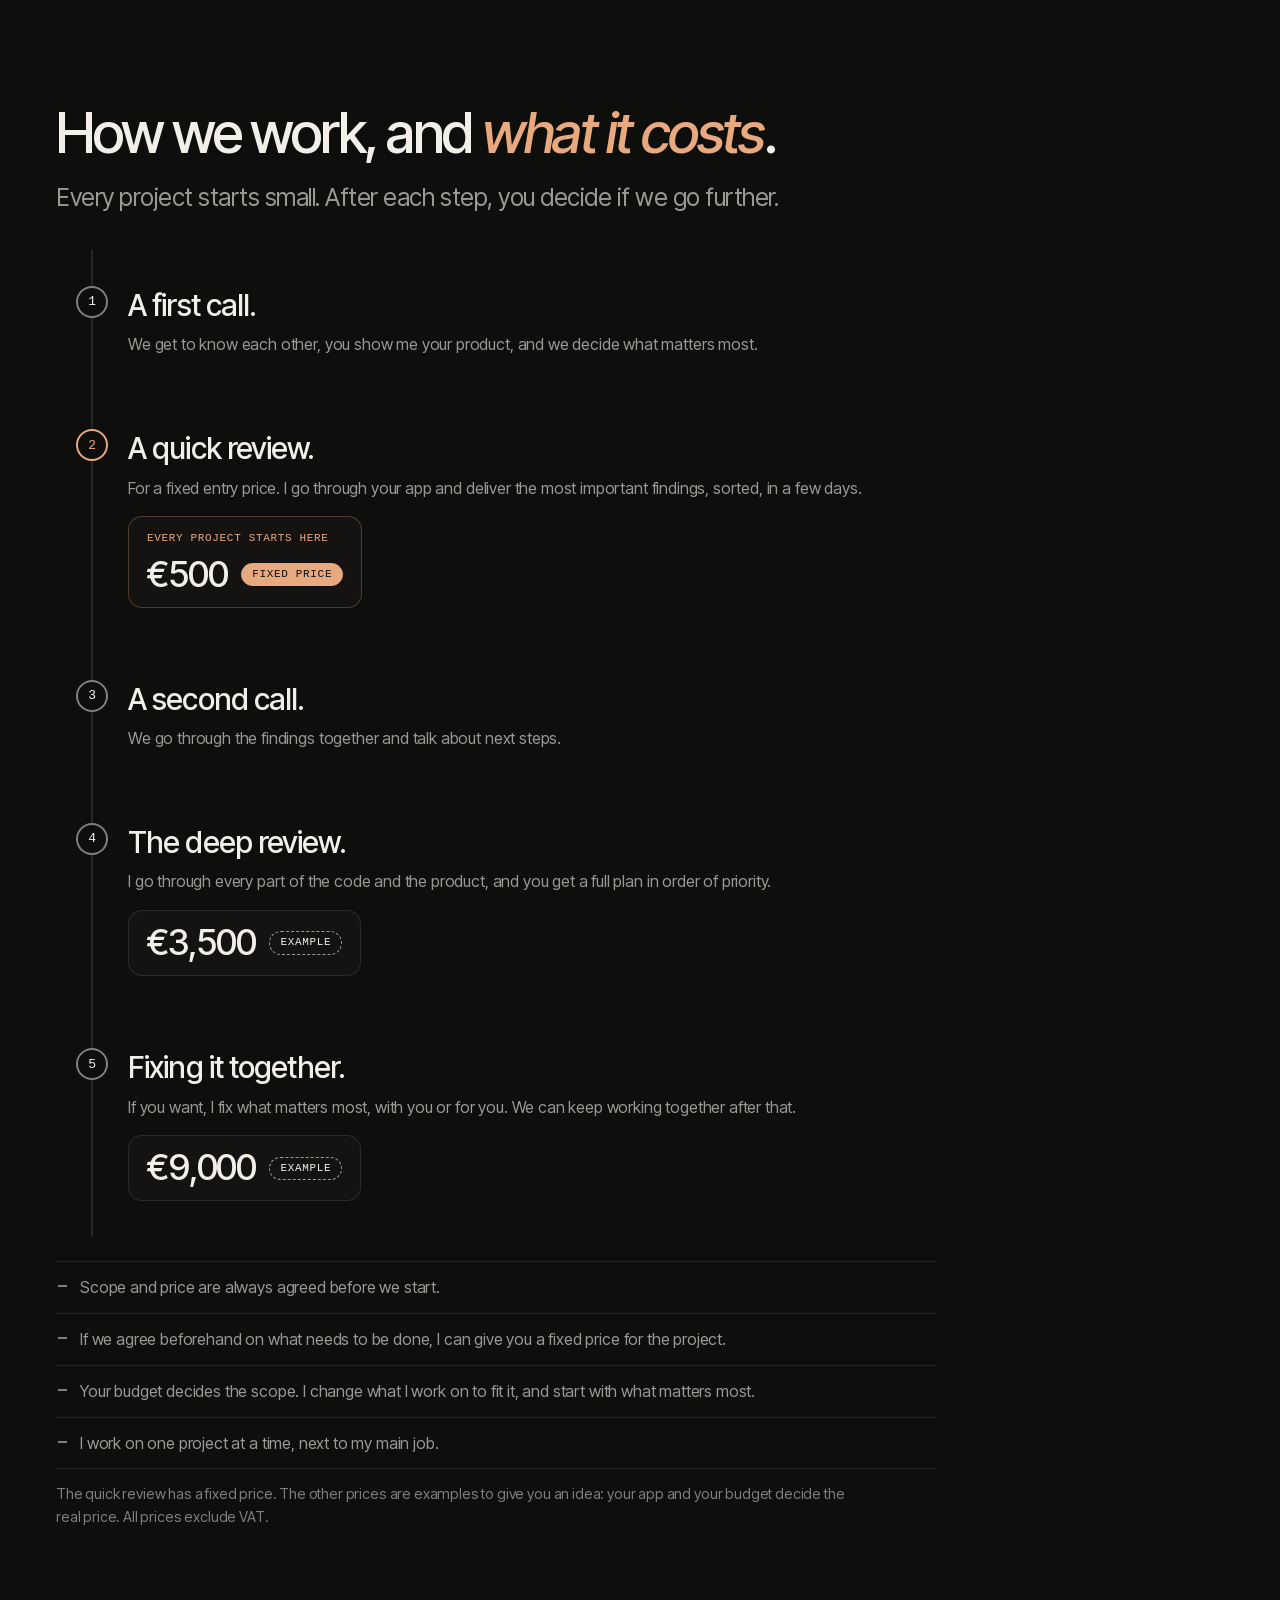
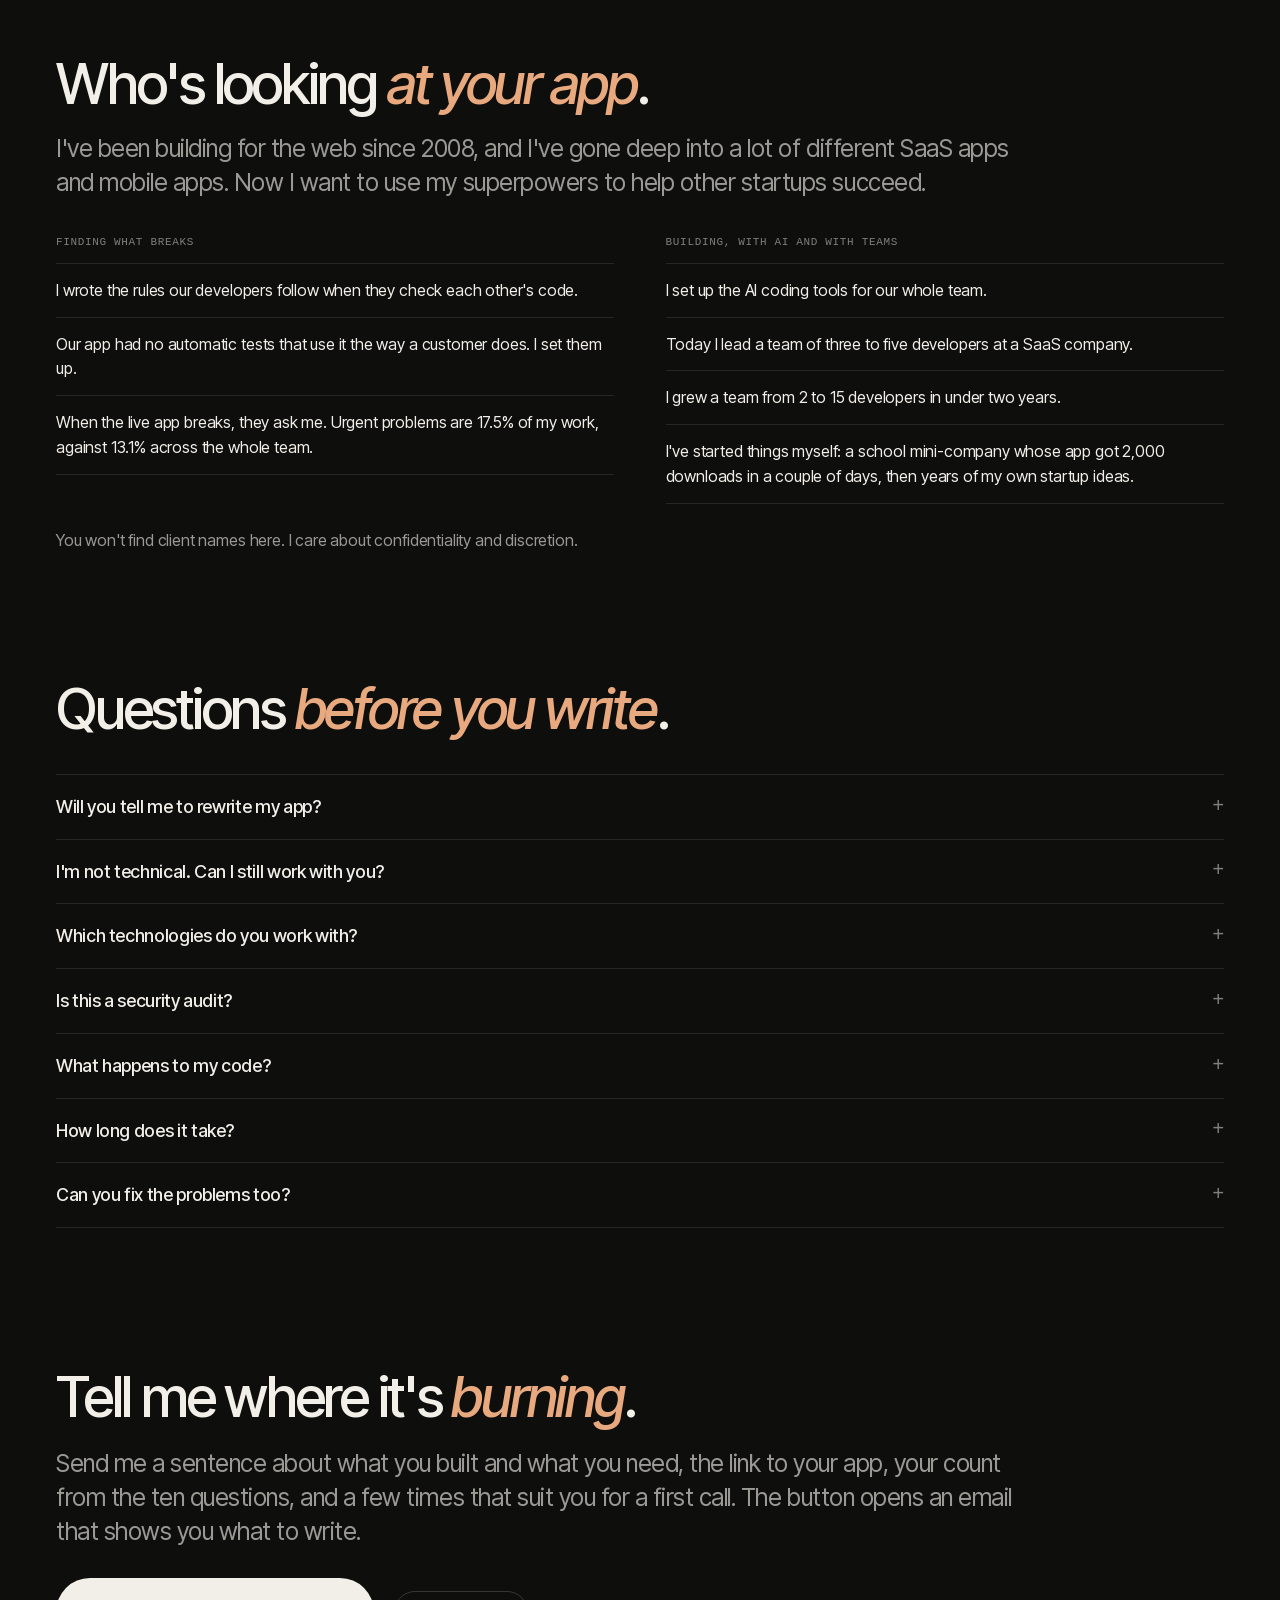
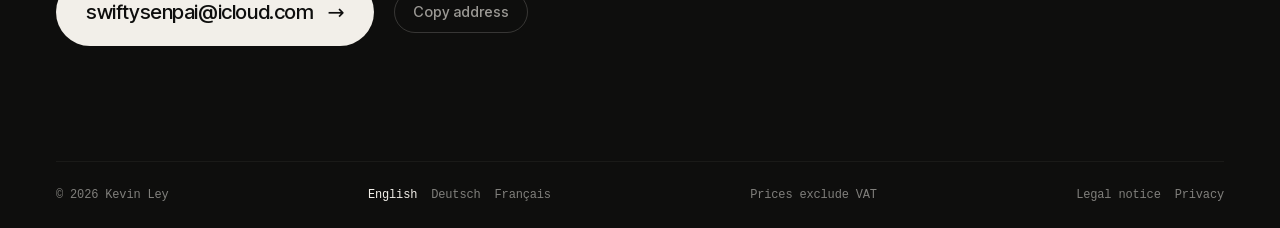
==== commit 32361bf9: "Fit the price boxes to their contents Remove the leftover "Deep review and fixes" label under €9,000" ====
--- a/index.html
+++ b/index.html
@@ -41,7 +41,7 @@
 
 <link rel="preload" href="fonts/inter-tight.woff2" as="font" type="font/woff2" crossorigin>
 <link rel="preload" href="fonts/inter-tight-italic.woff2" as="font" type="font/woff2" crossorigin>
-<link rel="stylesheet" href="styles.css?v=11">
+<link rel="stylesheet" href="styles.css?v=12">
 
 <script type="application/ld+json">
 {
@@ -394,7 +394,7 @@
         <div class="step__main" data-reveal>
           <h3 class="step__title">Fixing it together.</h3>
           <p class="step__body">If you want, I fix what matters most, with you or for you. We can keep working together after that.</p>
-          <p class="price"><span class="price__sum">€9,000</span><span class="price__badge">Example</span><span class="price__meta">Deep review and fixes</span></p>
+          <p class="price"><span class="price__sum">€9,000</span><span class="price__badge">Example</span></p>
         </div>
       </li>
     </ol>
--- a/styles.css
+++ b/styles.css
@@ -901,8 +901,10 @@
 /* =========================================================
    How we work, and what it costs — prices sit on the steps they belong to
    ========================================================= */
+/* A grid, not a wrapping flex row: a wrapping row is as wide as all its items
+   side by side, so the tag line made the box far wider than its contents. */
 .price {
-  display: inline-flex; flex-wrap: wrap; align-items: baseline;
+  display: inline-grid; grid-template-columns: auto auto; justify-items: start; align-items: baseline;
   gap: 6px 14px;
   margin-top: 16px;
   padding: 14px 18px;
@@ -910,9 +912,8 @@
   border: 1px solid var(--divider);
   border-radius: var(--r-well);
 }
-.price__tag { flex-basis: 100%; margin-bottom: 4px; font: 500 11px/1.4 var(--mono); letter-spacing: .06em; text-transform: uppercase; color: var(--accent); }
+.price__tag { grid-column: 1 / -1; margin-bottom: 4px; font: 500 11px/1.4 var(--mono); letter-spacing: .06em; text-transform: uppercase; color: var(--accent); }
 .price__sum { font: 500 clamp(28px, 2.8vw, 38px)/1 var(--sans); letter-spacing: -.04em; font-variant-numeric: tabular-nums; }
-.price__meta { font: 400 12px/1.5 var(--mono); color: var(--ink-3); }
 /* Example: a dashed outline, like a sketch. Fixed: solid, the one firm number. */
 .price__badge { align-self: center; padding: 3px 10px; border: 1px dashed var(--ink-2); border-radius: var(--r-pill); font: 500 11px/1.4 var(--mono); letter-spacing: .06em; text-transform: uppercase; color: var(--ink); }
 .price__badge--fixed { border: 1px solid var(--accent); background: var(--accent); color: var(--bg); }
